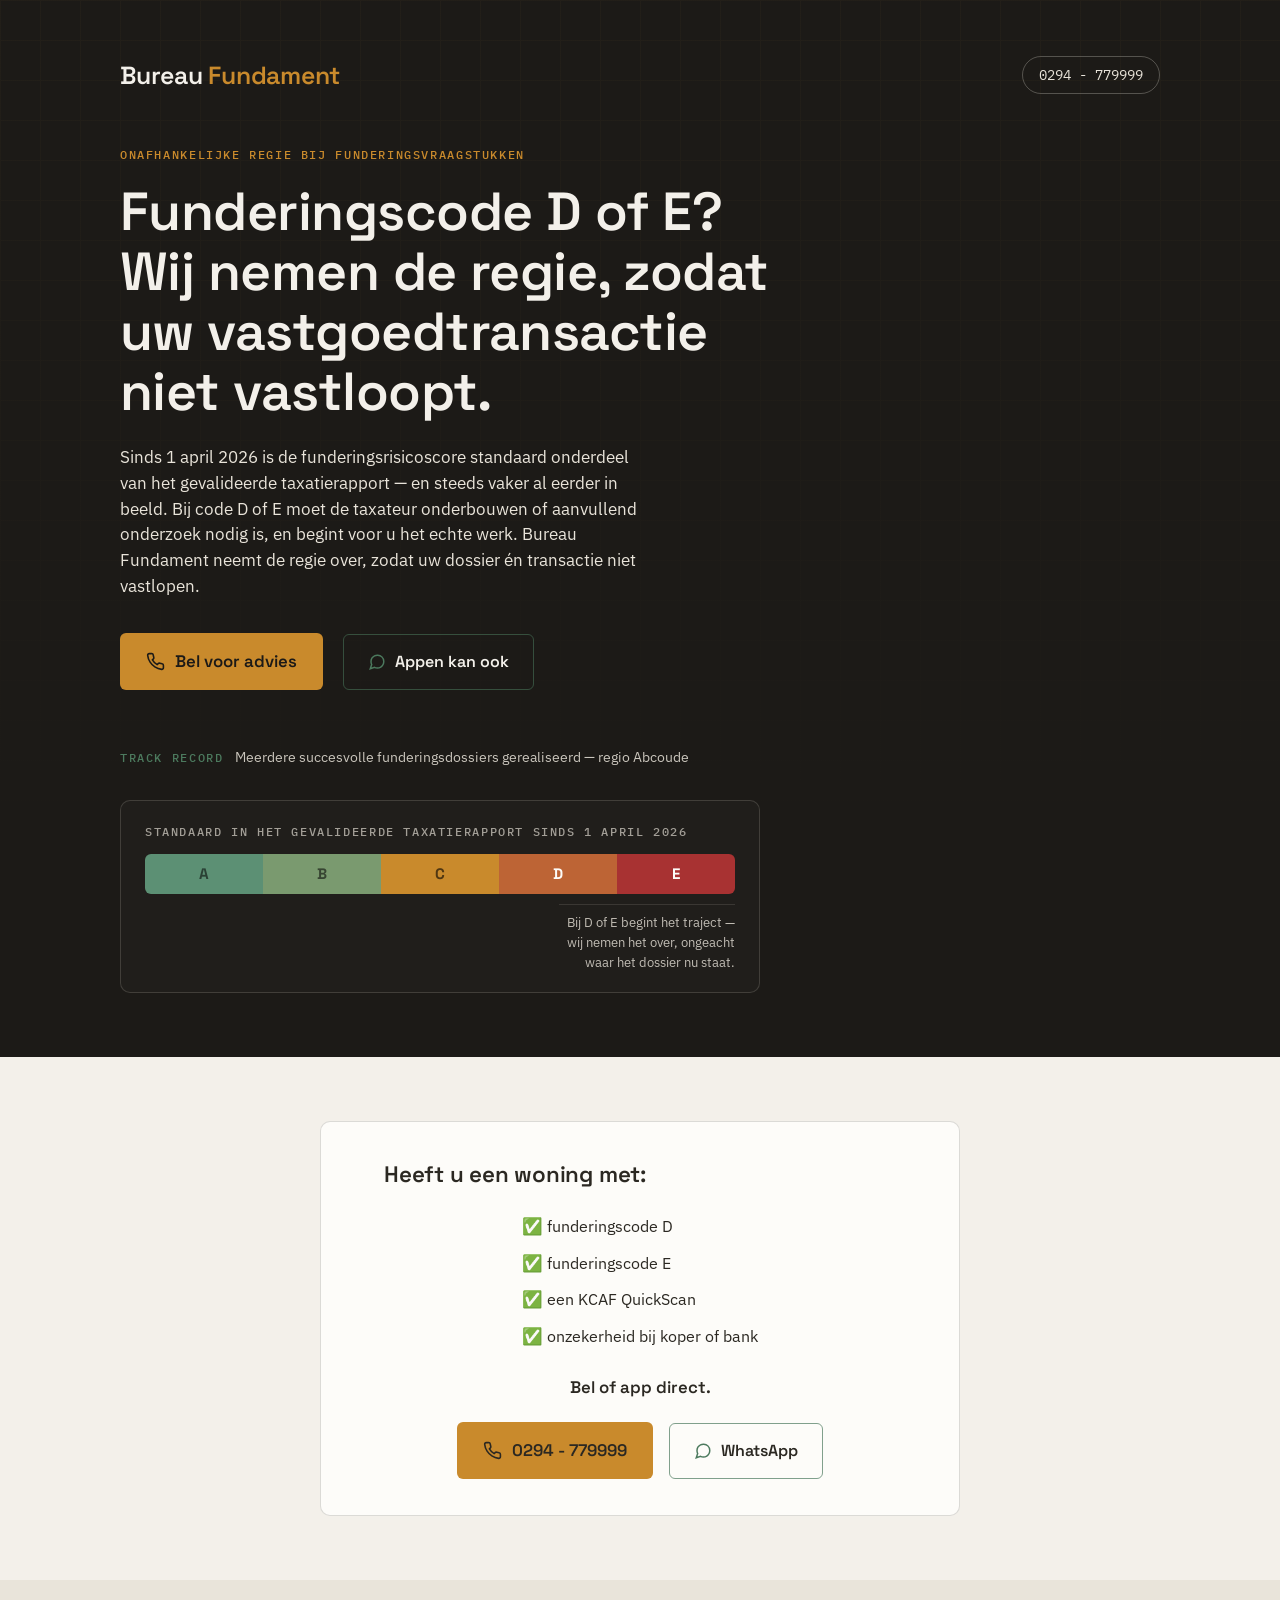
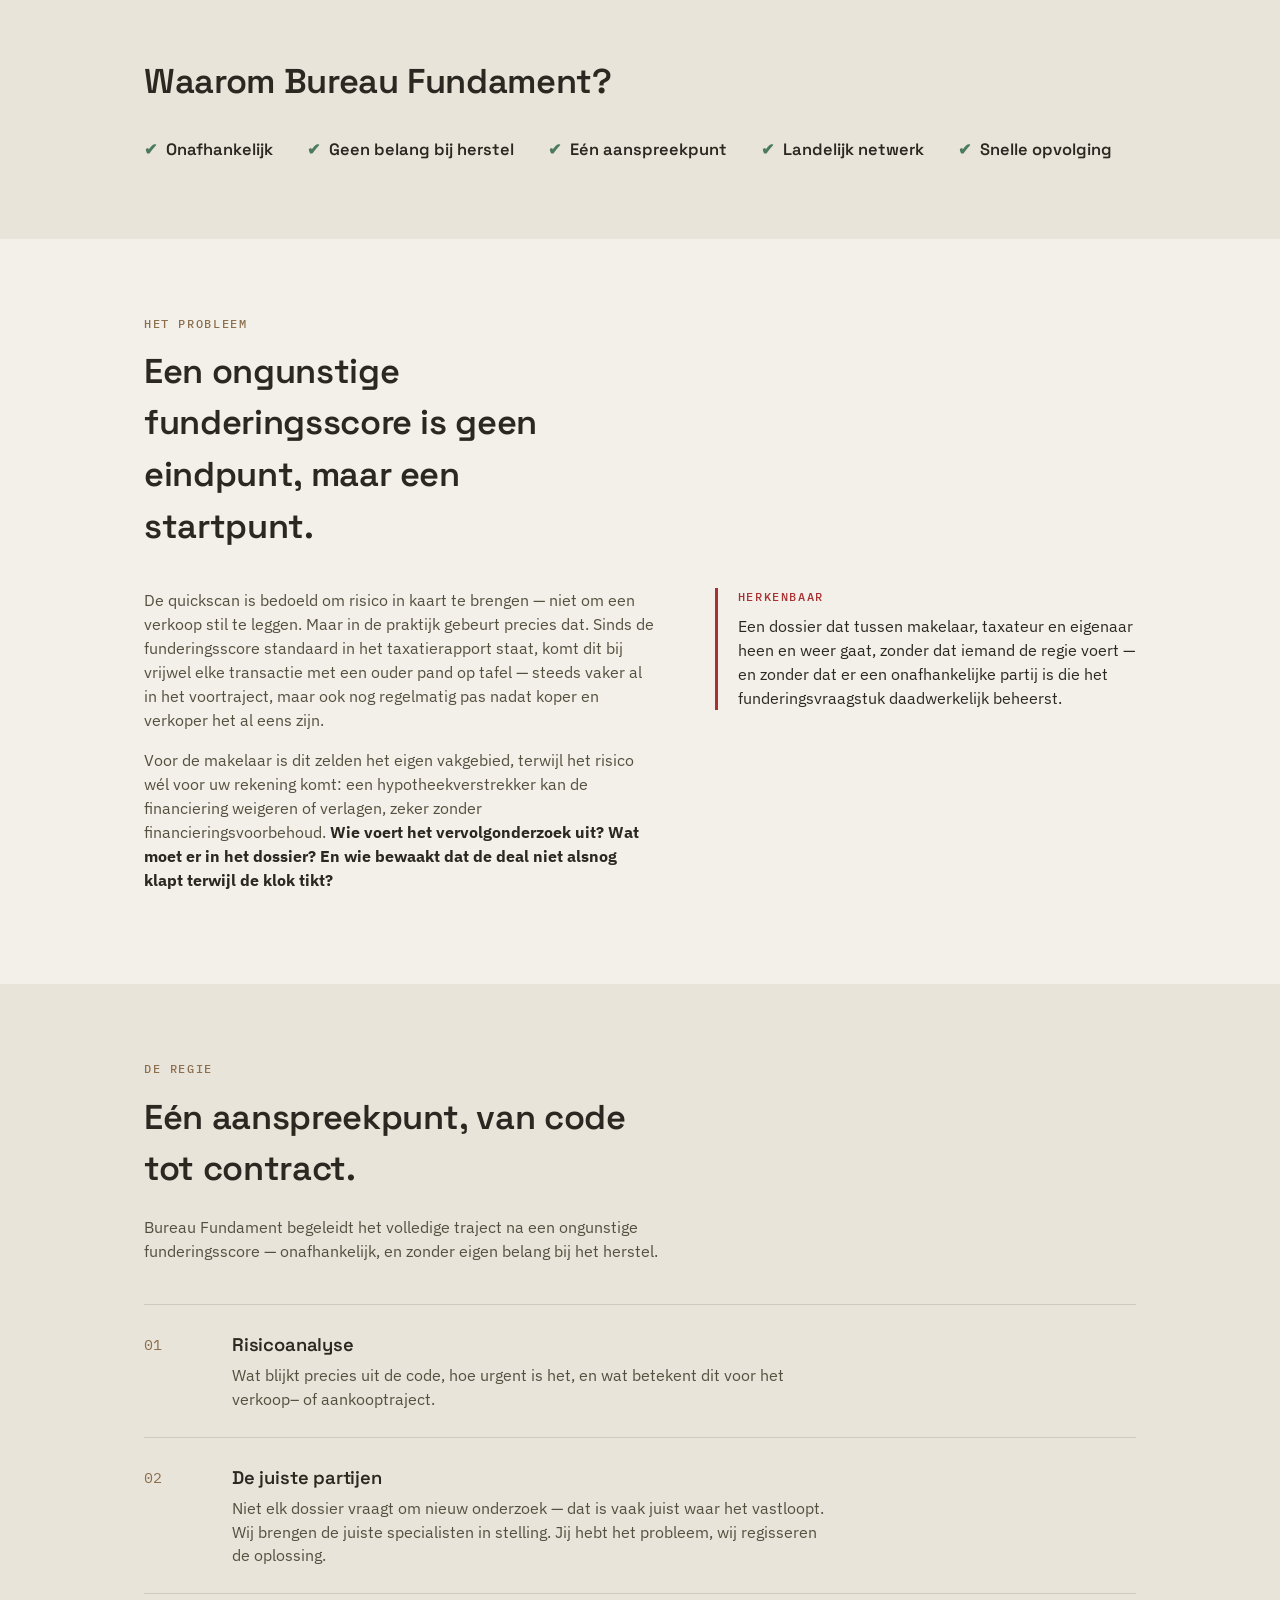
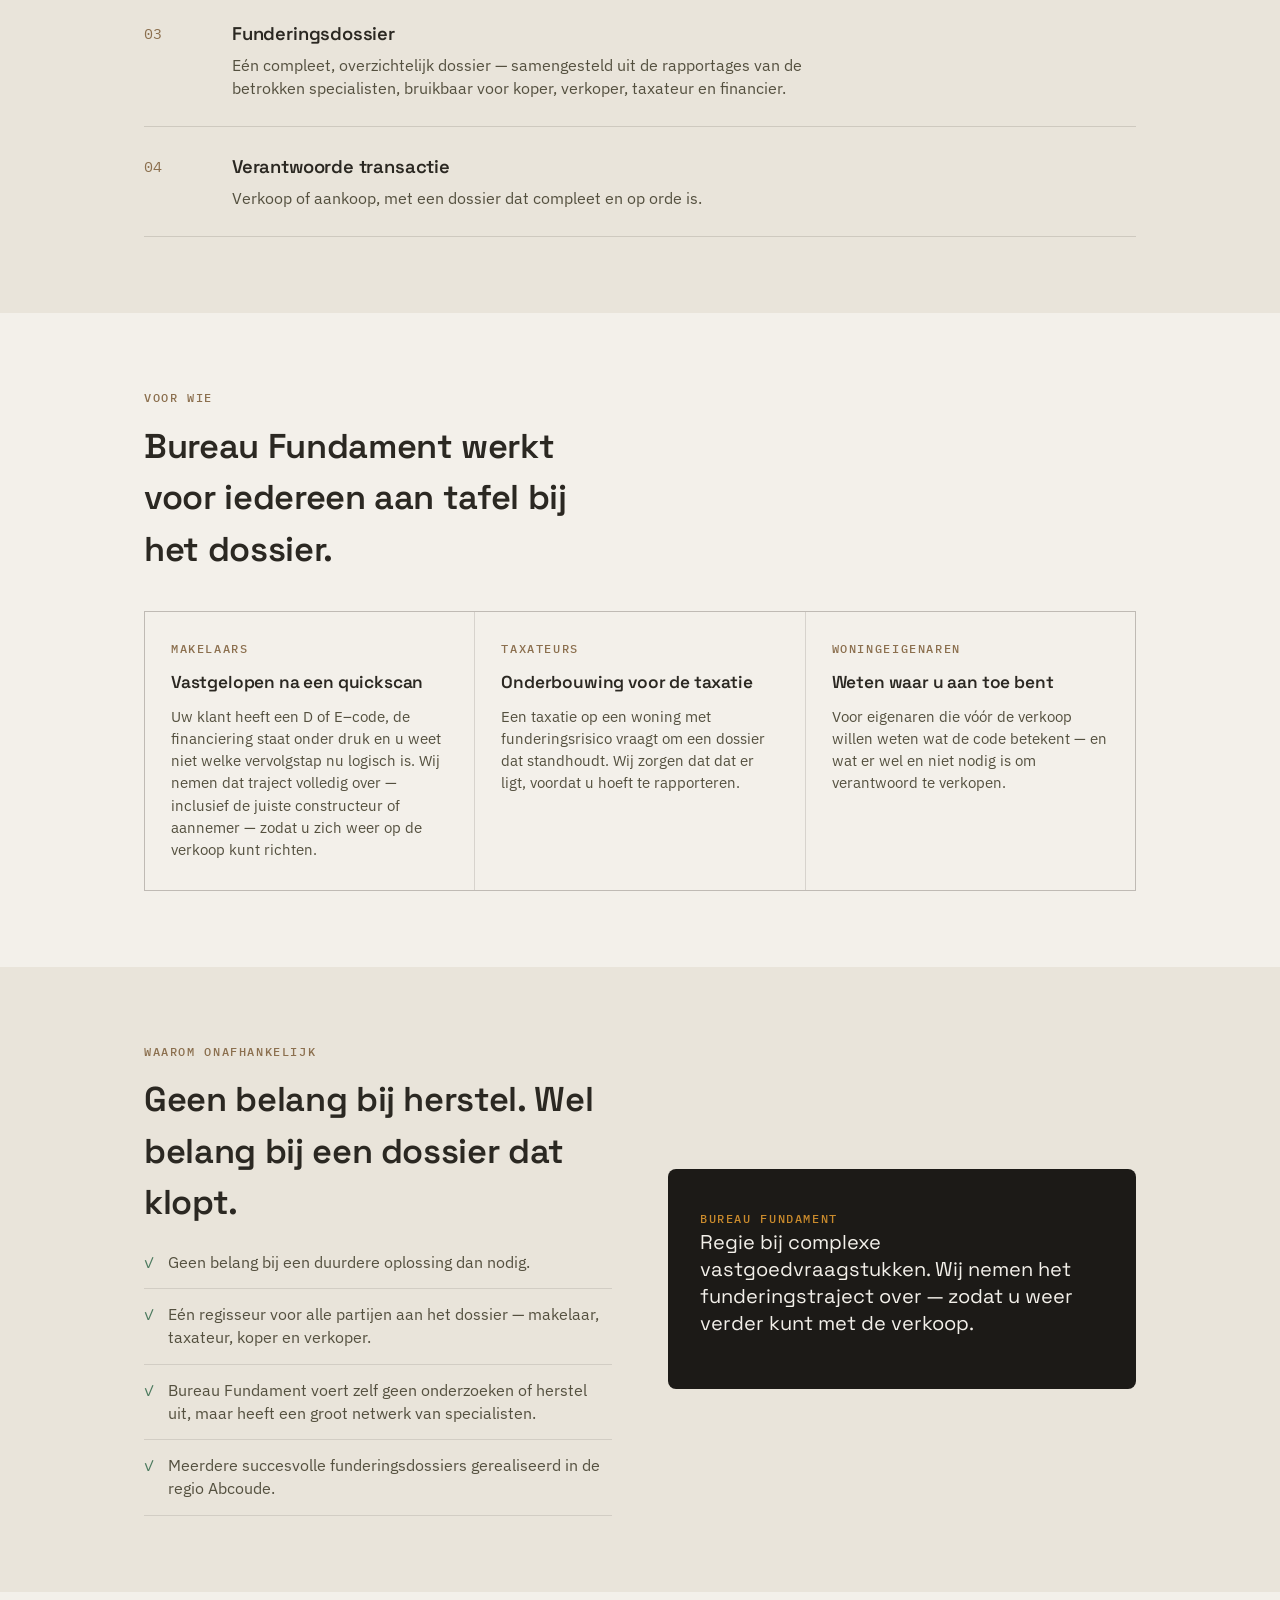
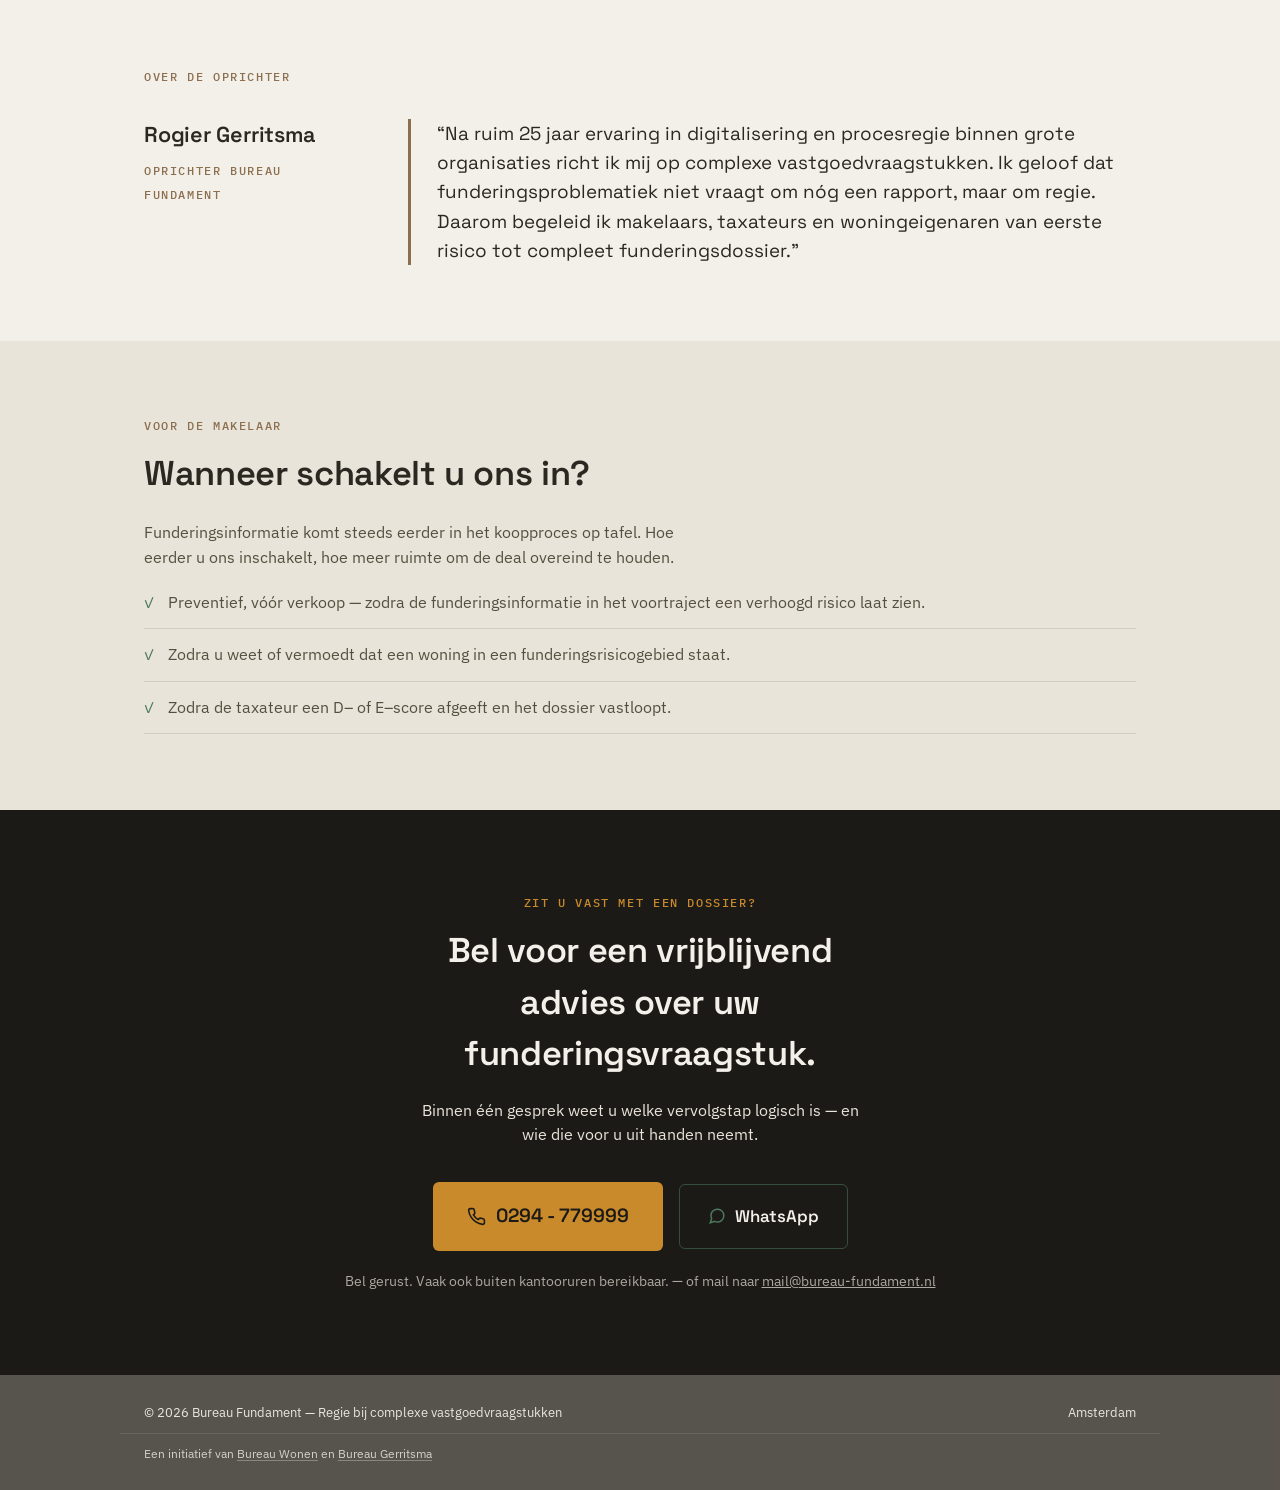
==== index.html @ a4606a80 "Add files via upload Aanpassingen in tekst en titel" ====
<!DOCTYPE html>
<html lang="nl">
<head>
<meta charset="UTF-8">
<meta name="viewport" content="width=device-width, initial-scale=1.0">
<title>Bureau Fundament — Regie bij funderingsvraagstukken</title>
<link rel="preconnect" href="https://fonts.googleapis.com">
<link rel="preconnect" href="https://fonts.gstatic.com" crossorigin>
<link href="https://fonts.googleapis.com/css2?family=Space+Grotesk:wght@400;500;600;700&family=IBM+Plex+Sans:wght@400;500;600&family=IBM+Plex+Mono:wght@500&display=swap" rel="stylesheet">
<style>
  :root{
    --grond-donker:#1c1a17;
    --grond-donker-2:#242019;
    --beton:#e9e4da;
    --beton-licht:#f3f0ea;
    --klei:#8b6f4e;
    --code-groen:#4c7a5e;
    --code-amber:#c98a2c;
    --code-rood:#a83232;
    --inkt:#2b2822;
    --inkt-zacht:#54503f;
    --wit:#fdfcf9;
  }

  *{box-sizing:border-box;margin:0;padding:0;}

  html{scroll-behavior:smooth;}

  body{
    font-family:'IBM Plex Sans', sans-serif;
    color:var(--inkt);
    background:var(--beton-licht);
    line-height:1.5;
    -webkit-font-smoothing:antialiased;
  }

  h1,h2,h3{
    font-family:'Space Grotesk', sans-serif;
    font-weight:600;
    letter-spacing:-0.01em;
    color:inherit;
  }

  .label{
    font-family:'IBM Plex Mono', monospace;
    font-size:0.72rem;
    letter-spacing:0.14em;
    text-transform:uppercase;
    font-weight:500;
  }

  a{color:inherit;text-decoration:none;}

  img,svg{display:block;max-width:100%;}

  .wrap{
    max-width:1040px;
    margin:0 auto;
    padding-left:24px;
    padding-right:24px;
  }

  /* ---------- HERO ---------- */

  .hero{
    background:var(--grond-donker);
    color:var(--beton-licht);
    background-image:
      linear-gradient(var(--grond-donker-2) 1px, transparent 1px),
      linear-gradient(90deg, var(--grond-donker-2) 1px, transparent 1px);
    background-size:40px 40px;
    position:relative;
    overflow:hidden;
  }

  .hero::before{
    content:"";
    position:absolute;
    inset:0;
    background:linear-gradient(180deg, rgba(28,26,23,0.2) 0%, var(--grond-donker) 78%);
    pointer-events:none;
  }

  .hero-inner{
    position:relative;
    padding:56px 0 64px;
  }

  .brandbar{
    display:flex;
    align-items:center;
    justify-content:space-between;
    padding-bottom:52px;
  }

  .brand{
    font-family:'Space Grotesk', sans-serif;
    font-weight:600;
    font-size:1.55rem;
    letter-spacing:-0.01em;
  }

  .brand span{color:var(--code-amber);}

  .brandbar .tel-mini{
    font-family:'IBM Plex Mono', monospace;
    font-size:0.85rem;
    color:var(--beton);
    border:1px solid rgba(233,228,218,0.28);
    border-radius:100px;
    padding:8px 16px;
    white-space:nowrap;
  }

  .eyebrow{
    color:var(--code-amber);
    margin-bottom:18px;
  }

  h1{
    font-size:clamp(2.1rem, 5vw, 3.35rem);
    line-height:1.12;
    max-width:19ch;
    margin-bottom:22px;
  }

  .hero p.lede{
    font-size:1.08rem;
    max-width:52ch;
    color:var(--beton);
    margin-bottom:34px;
  }

  .cta-row{
    display:flex;
    align-items:center;
    gap:20px;
    flex-wrap:wrap;
    margin-bottom:56px;
  }

  .btn-call{
    display:inline-flex;
    align-items:center;
    gap:10px;
    background:var(--code-amber);
    color:var(--grond-donker);
    font-family:'Space Grotesk', sans-serif;
    font-weight:600;
    font-size:1.05rem;
    padding:16px 26px;
    border-radius:6px;
    transition:transform 0.15s ease, background 0.15s ease;
  }

  .btn-call:hover{background:#dd9a36; transform:translateY(-1px);}

  .btn-call svg{width:19px;height:19px;flex-shrink:0;}

  .btn-whatsapp{
    display:inline-flex;
    align-items:center;
    gap:9px;
    border:1px solid rgba(76,122,94,0.55);
    color:var(--beton-licht);
    font-family:'Space Grotesk', sans-serif;
    font-weight:600;
    font-size:1rem;
    padding:15px 24px;
    border-radius:6px;
    transition:background 0.15s ease, border-color 0.15s ease;
  }

  .btn-whatsapp:hover{background:rgba(76,122,94,0.14); border-color:var(--code-groen);}

  .btn-whatsapp svg{width:18px;height:18px;flex-shrink:0;color:var(--code-groen);}

  .cta-sub{
    font-size:0.88rem;
    color:var(--beton);
    opacity:0.75;
  }

  .proof-strip{
    display:flex;
    align-items:baseline;
    gap:12px;
    margin-bottom:32px;
    flex-wrap:wrap;
  }

  .proof-strip .label{color:var(--code-groen); flex-shrink:0;}

  .proof-strip span.tekst{
    font-size:0.9rem;
    color:var(--beton);
    opacity:0.85;
  }

  /* ---------- SCHAAL (signature element) ---------- */

  .schaal{
    border:1px solid rgba(233,228,218,0.16);
    border-radius:10px;
    padding:22px 24px 20px;
    background:rgba(255,255,255,0.02);
    max-width:640px;
  }

  .schaal-top{
    display:flex;
    justify-content:space-between;
    align-items:baseline;
    margin-bottom:14px;
  }

  .schaal-top .label{color:var(--beton);opacity:0.65;}

  .schaal-bar{
    display:flex;
    height:40px;
    border-radius:6px;
    overflow:hidden;
    margin-bottom:10px;
  }

  .schaal-seg{
    flex:1;
    display:flex;
    align-items:center;
    justify-content:center;
    font-family:'Space Grotesk', sans-serif;
    font-weight:700;
    font-size:0.95rem;
    color:rgba(0,0,0,0.55);
  }

  .seg-a{background:#5c9074;}
  .seg-b{background:#7a9a6f;}
  .seg-c{background:var(--code-amber); color:rgba(0,0,0,0.6);}
  .seg-d{background:#bd6435; color:var(--wit);}
  .seg-e{background:var(--code-rood); color:var(--wit);}

  .schaal-note{
    display:flex;
    justify-content:flex-end;
  }

  .schaal-note span{
    font-size:0.82rem;
    color:var(--beton);
    opacity:0.8;
    max-width:22ch;
    text-align:right;
    border-top:1px solid rgba(233,228,218,0.16);
    padding-top:8px;
  }

  /* ---------- SECTIES ---------- */

  section{padding:76px 0;}

  .sectie-licht{background:var(--beton-licht);}
  .sectie-beton{background:var(--beton);}

  .kop-eyebrow{
    color:var(--klei);
    margin-bottom:14px;
  }

  h2{
    font-size:clamp(1.55rem, 3.2vw, 2.15rem);
    max-width:22ch;
    margin-bottom:20px;
  }

  .intro-tekst{
    font-size:1.02rem;
    color:var(--inkt-zacht);
    max-width:58ch;
    margin-bottom:8px;
  }

  /* probleem */

  .probleem-grid{
    display:grid;
    grid-template-columns:1.1fr 0.9fr;
    gap:56px;
    align-items:start;
    margin-top:36px;
  }

  .probleem-tekst p{
    color:var(--inkt-zacht);
    margin-bottom:16px;
    font-size:1rem;
  }

  .probleem-tekst strong{color:var(--inkt);}

  .vastgelopen{
    border-left:3px solid var(--code-rood);
    padding-left:20px;
  }

  .vastgelopen .label{color:var(--code-rood); margin-bottom:8px; display:block;}

  .vastgelopen p{font-size:1rem; color:var(--inkt);}

  /* proces */

  .proces-lijst{
    margin-top:40px;
    border-top:1px solid rgba(43,40,34,0.14);
  }

  .stap{
    display:grid;
    grid-template-columns:64px 1fr;
    gap:24px;
    padding:26px 0;
    border-bottom:1px solid rgba(43,40,34,0.14);
  }

  .stap-nr{
    font-family:'IBM Plex Mono', monospace;
    font-size:0.95rem;
    color:var(--klei);
    padding-top:2px;
  }

  .stap h3{
    font-size:1.15rem;
    margin-bottom:6px;
  }

  .stap p{
    color:var(--inkt-zacht);
    font-size:0.97rem;
    max-width:60ch;
  }

  /* voor wie */

  .doelgroep-grid{
    display:grid;
    grid-template-columns:repeat(3, 1fr);
    gap:1px;
    background:rgba(43,40,34,0.14);
    border:1px solid rgba(43,40,34,0.14);
    margin-top:36px;
  }

  .doelgroep-card{
    background:var(--beton-licht);
    padding:28px 26px;
  }

  .doelgroep-card .label{color:var(--klei); margin-bottom:12px; display:block;}

  .doelgroep-card h3{font-size:1.08rem; margin-bottom:10px;}

  .doelgroep-card p{color:var(--inkt-zacht); font-size:0.93rem;}

  /* onafhankelijk */

  .onafhankelijk{
    display:grid;
    grid-template-columns:1fr 1fr;
    gap:56px;
    align-items:center;
  }

  .puntenlijst{list-style:none;margin-top:22px;}

  .puntenlijst li{
    display:flex;
    gap:14px;
    padding:14px 0;
    border-bottom:1px solid rgba(43,40,34,0.12);
    font-size:0.97rem;
    color:var(--inkt-zacht);
  }

  .puntenlijst li:first-child{padding-top:0;}

  .puntenlijst .vinkje{
    color:var(--code-groen);
    font-family:'IBM Plex Mono', monospace;
    flex-shrink:0;
  }

  .citaatblok{
    background:var(--grond-donker);
    color:var(--beton-licht);
    padding:36px 32px;
    border-radius:8px;
  }

  .citaatblok p{
    font-family:'Space Grotesk', sans-serif;
    font-size:1.25rem;
    line-height:1.35;
    margin-bottom:16px;
  }

  .citaatblok .label{color:var(--code-amber);}

  /* checklist (kwalificatie) */

  .sectie-check{padding-top:64px; padding-bottom:64px;}

  .check-kaart{
    border:1px solid rgba(43,40,34,0.16);
    border-radius:10px;
    padding:36px 40px;
    max-width:640px;
    margin:0 auto;
    text-align:center;
    background:var(--wit);
  }

  .check-kop{
    font-size:1.4rem;
    margin-bottom:22px;
  }

  .check-lijst{
    list-style:none;
    display:inline-flex;
    flex-direction:column;
    align-items:flex-start;
    gap:12px;
    margin-bottom:26px;
    text-align:left;
  }

  .check-lijst li{
    font-size:1.03rem;
    display:flex;
    align-items:center;
    gap:10px;
  }

  .check-actie{
    font-family:'Space Grotesk', sans-serif;
    font-weight:600;
    font-size:1.05rem;
    margin-bottom:22px;
    color:var(--inkt);
  }

  .check-kaart .cta-knoppen a{color:var(--inkt);}
  .check-kaart .btn-call{color:var(--grond-donker);}
  .check-kaart .btn-whatsapp{color:var(--inkt); border-color:rgba(76,122,94,0.7);}

  /* korte waarom-rij */

  .kort-lijst{
    display:flex;
    flex-wrap:wrap;
    gap:16px 34px;
    margin-top:30px;
  }

  .kort-item{
    display:flex;
    align-items:center;
    gap:9px;
    font-family:'Space Grotesk', sans-serif;
    font-weight:600;
    font-size:1.03rem;
  }

  .kort-item .vink{color:var(--code-groen); flex-shrink:0;}

  /* bio */

  .bio-blok{
    display:grid;
    grid-template-columns:220px 1fr;
    gap:44px;
    align-items:start;
    margin-top:34px;
  }

  .bio-naam h3{
    font-size:1.35rem;
    margin-bottom:6px;
  }

  .bio-naam .label{color:var(--klei);}

  .bio-quote{
    font-family:'Space Grotesk', sans-serif;
    font-size:1.18rem;
    line-height:1.55;
    color:var(--inkt);
    border-left:3px solid var(--klei);
    padding-left:26px;
  }

  @media (max-width: 780px){
    .bio-blok{grid-template-columns:1fr; gap:18px;}
    .check-kaart{padding:30px 24px;}
  }

  /* cta finaal */

  .cta-finaal{
    background:var(--grond-donker);
    color:var(--beton-licht);
    text-align:center;
    padding:84px 0;
  }

  .cta-finaal .kop-eyebrow{color:var(--code-amber);}

  .cta-finaal h2{
    max-width:20ch;
    margin:0 auto 18px;
    color:var(--beton-licht);
  }

  .cta-finaal p.lede{
    color:var(--beton);
    max-width:46ch;
    margin:0 auto 36px;
  }

  .cta-finaal .btn-call{
    font-size:1.2rem;
    padding:20px 34px;
  }

  .cta-finaal .btn-whatsapp{
    font-size:1.05rem;
    padding:19px 28px;
  }

  .cta-knoppen{
    display:flex;
    align-items:center;
    justify-content:center;
    gap:16px;
    flex-wrap:wrap;
  }

  .bereikbaar{
    margin-top:20px;
    font-size:0.85rem;
    color:var(--beton);
    opacity:0.7;
  }

  /* footer */

  footer{
    background:var(--grond-donker-2);
    color:var(--beton);
    padding:28px 0;
    font-size:0.82rem;
    opacity:0.75;
  }

  footer .wrap{
    display:flex;
    justify-content:space-between;
    flex-wrap:wrap;
    gap:8px;
  }

  footer .wrap + .wrap{
    margin-top:10px;
    padding-top:10px;
    border-top:1px solid rgba(233,228,218,0.12);
  }

  .footer-initiatief{
    font-size:0.78rem;
    opacity:0.85;
  }

  .footer-initiatief a{
    color:inherit;
    text-decoration:underline;
    text-decoration-color:rgba(233,228,218,0.4);
    text-underline-offset:2px;
  }

  .footer-initiatief a:hover{
    text-decoration-color:var(--code-amber);
  }

  /* sticky mobiele call bar */

  .sticky-call{
    position:fixed;
    left:0;right:0;bottom:0;
    background:var(--grond-donker);
    padding:10px 14px;
    display:none;
    align-items:stretch;
    gap:8px;
    font-family:'Space Grotesk', sans-serif;
    font-weight:600;
    z-index:50;
    transform:translateY(100%);
    transition:transform 0.25s ease;
  }

  .sticky-call.tonen{transform:translateY(0);}

  .sticky-call a{
    flex:1;
    display:flex;
    align-items:center;
    justify-content:center;
    gap:8px;
    padding:12px 10px;
    border-radius:6px;
    font-size:0.92rem;
  }

  .sticky-call .sticky-bel{background:var(--code-amber); color:var(--grond-donker);}

  .sticky-call .sticky-wa{border:1px solid rgba(76,122,94,0.6); color:var(--beton-licht);}

  .sticky-call svg{width:17px;height:17px;flex-shrink:0;}

  @media (max-width: 780px){
    .probleem-grid{grid-template-columns:1fr; gap:32px;}
    .doelgroep-grid{grid-template-columns:1fr;}
    .onafhankelijk{grid-template-columns:1fr; gap:32px;}
    .schaal-seg{font-size:0.8rem;}
    section{padding:56px 0;}
    .sticky-call{display:flex;}
    body{padding-bottom:64px;}
  }
</style>
</head>
<body>

<header class="hero">
  <div class="wrap hero-inner">
    <div class="brandbar">
      <div class="brand">Bureau <span>Fundament</span></div>
      <a class="tel-mini" href="tel:+31294779999">0294 - 779999</a>
    </div>

    <div class="eyebrow label">Onafhankelijke regie bij funderingsvraagstukken</div>
    <h1>Funderingscode D of E?<br>Wij nemen de regie, zodat uw vastgoedtransactie niet vastloopt.</h1>
    <p class="lede">Sinds 1 april 2026 is de funderingsrisicoscore standaard onderdeel van het gevalideerde taxatierapport &#8212; en steeds vaker al eerder in beeld. Bij code D of E moet de taxateur onderbouwen of aanvullend onderzoek nodig is, en begint voor u het echte werk. Bureau Fundament neemt de regie over, zodat uw dossier én transactie niet vastlopen.</p>

    <div class="cta-row">
      <a class="btn-call" href="tel:+31294779999">
        <svg viewBox="0 0 24 24" fill="none" stroke="currentColor" stroke-width="2"><path d="M22 16.92v3a2 2 0 0 1-2.18 2 19.79 19.79 0 0 1-8.63-3.07 19.5 19.5 0 0 1-6-6 19.79 19.79 0 0 1-3.07-8.67A2 2 0 0 1 4.11 2h3a2 2 0 0 1 2 1.72c.127.96.361 1.903.7 2.81a2 2 0 0 1-.45 2.11L8.09 9.91a16 16 0 0 0 6 6l1.27-1.27a2 2 0 0 1 2.11-.45c.907.339 1.85.573 2.81.7A2 2 0 0 1 22 16.92z"/></svg>
        Bel voor advies
      </a>
      <a class="btn-whatsapp" href="https://wa.me/31611668880?text=Hallo%2C%20ik%20heb%20een%20vraag%20over%20een%20funderingsdossier" target="_blank" rel="noopener">
        <svg viewBox="0 0 24 24" fill="none" stroke="currentColor" stroke-width="2"><path d="M21 11.5a8.38 8.38 0 0 1-.9 3.8 8.5 8.5 0 0 1-7.6 4.7 8.38 8.38 0 0 1-3.8-.9L3 21l1.9-5.7a8.38 8.38 0 0 1-.9-3.8 8.5 8.5 0 0 1 4.7-7.6 8.38 8.38 0 0 1 3.8-.9h.5a8.48 8.48 0 0 1 8 8v.5z"/></svg>
        Appen kan ook
      </a>
    </div>

    <div class="proof-strip">
      <span class="label">Track record</span>
      <span class="tekst">Meerdere succesvolle funderingsdossiers gerealiseerd &#8212; regio Abcoude</span>
    </div>

    <div class="schaal">
      <div class="schaal-top">
        <span class="label">Standaard in het gevalideerde taxatierapport sinds 1 april 2026</span>
      </div>
      <div class="schaal-bar">
        <div class="schaal-seg seg-a">A</div>
        <div class="schaal-seg seg-b">B</div>
        <div class="schaal-seg seg-c">C</div>
        <div class="schaal-seg seg-d">D</div>
        <div class="schaal-seg seg-e">E</div>
      </div>
      <div class="schaal-note">
        <span>Bij D of E begint het traject &#8212; wij nemen het over, ongeacht waar het dossier nu staat.</span>
      </div>
    </div>
  </div>
</header>

<section class="sectie-check sectie-licht">
  <div class="wrap">
    <div class="check-kaart">
      <h2 class="check-kop">Heeft u een woning met:</h2>
      <ul class="check-lijst">
        <li>&#9989; funderingscode D</li>
        <li>&#9989; funderingscode E</li>
        <li>&#9989; een KCAF QuickScan</li>
        <li>&#9989; onzekerheid bij koper of bank</li>
      </ul>
      <p class="check-actie">Bel of app direct.</p>
      <div class="cta-knoppen">
        <a class="btn-call" href="tel:+31294779999">
          <svg viewBox="0 0 24 24" fill="none" stroke="currentColor" stroke-width="2"><path d="M22 16.92v3a2 2 0 0 1-2.18 2 19.79 19.79 0 0 1-8.63-3.07 19.5 19.5 0 0 1-6-6 19.79 19.79 0 0 1-3.07-8.67A2 2 0 0 1 4.11 2h3a2 2 0 0 1 2 1.72c.127.96.361 1.903.7 2.81a2 2 0 0 1-.45 2.11L8.09 9.91a16 16 0 0 0 6 6l1.27-1.27a2 2 0 0 1 2.11-.45c.907.339 1.85.573 2.81.7A2 2 0 0 1 22 16.92z"/></svg>
          0294 - 779999
        </a>
        <a class="btn-whatsapp" href="https://wa.me/31611668880?text=Hallo%2C%20ik%20heb%20een%20vraag%20over%20een%20funderingsdossier" target="_blank" rel="noopener">
          <svg viewBox="0 0 24 24" fill="none" stroke="currentColor" stroke-width="2"><path d="M21 11.5a8.38 8.38 0 0 1-.9 3.8 8.5 8.5 0 0 1-7.6 4.7 8.38 8.38 0 0 1-3.8-.9L3 21l1.9-5.7a8.38 8.38 0 0 1-.9-3.8 8.5 8.5 0 0 1 4.7-7.6 8.38 8.38 0 0 1 3.8-.9h.5a8.48 8.48 0 0 1 8 8v.5z"/></svg>
          WhatsApp
        </a>
      </div>
    </div>
  </div>
</section>

<section class="sectie-beton">
  <div class="wrap">
    <h2>Waarom Bureau Fundament?</h2>
    <div class="kort-lijst">
      <div class="kort-item"><span class="vink">&#10004;</span> Onafhankelijk</div>
      <div class="kort-item"><span class="vink">&#10004;</span> Geen belang bij herstel</div>
      <div class="kort-item"><span class="vink">&#10004;</span> Eén aanspreekpunt</div>
      <div class="kort-item"><span class="vink">&#10004;</span> Landelijk netwerk</div>
      <div class="kort-item"><span class="vink">&#10004;</span> Snelle opvolging</div>
    </div>
  </div>
</section>

<section class="sectie-licht">
  <div class="wrap">
    <div class="kop-eyebrow label">Het probleem</div>
    <h2>Een ongunstige funderingsscore is geen eindpunt, maar een startpunt.</h2>

    <div class="probleem-grid">
      <div class="probleem-tekst">
        <p>De quickscan is bedoeld om risico in kaart te brengen &#8212; niet om een verkoop stil te leggen. Maar in de praktijk gebeurt precies dat. Sinds de funderingsscore standaard in het taxatierapport staat, komt dit bij vrijwel elke transactie met een ouder pand op tafel &#8212; steeds vaker al in het voortraject, maar ook nog regelmatig pas nadat koper en verkoper het al eens zijn.</p>
        <p>Voor de makelaar is dit zelden het eigen vakgebied, terwijl het risico wél voor uw rekening komt: een hypotheekverstrekker kan de financiering weigeren of verlagen, zeker zonder financieringsvoorbehoud. <strong>Wie voert het vervolgonderzoek uit? Wat moet er in het dossier? En wie bewaakt dat de deal niet alsnog klapt terwijl de klok tikt?</strong></p>
      </div>
      <div class="vastgelopen">
        <span class="label">Herkenbaar</span>
        <p>Een dossier dat tussen makelaar, taxateur en eigenaar heen en weer gaat, zonder dat iemand de regie voert &#8212; en zonder dat er een onafhankelijke partij is die het funderingsvraagstuk daadwerkelijk beheerst.</p>
      </div>
    </div>
  </div>
</section>

<section class="sectie-beton">
  <div class="wrap">
    <div class="kop-eyebrow label">De regie</div>
    <h2>Eén aanspreekpunt, van code tot contract.</h2>
    <p class="intro-tekst">Bureau Fundament begeleidt het volledige traject na een ongunstige funderingsscore &#8212; onafhankelijk, en zonder eigen belang bij het herstel.</p>

    <div class="proces-lijst">
      <div class="stap">
        <div class="stap-nr">01</div>
        <div>
          <h3>Risicoanalyse</h3>
          <p>Wat blijkt precies uit de code, hoe urgent is het, en wat betekent dit voor het verkoop&#8211; of aankooptraject.</p>
        </div>
      </div>
      <div class="stap">
        <div class="stap-nr">02</div>
        <div>
          <h3>De juiste partijen</h3>
          <p>Niet elk dossier vraagt om nieuw onderzoek &#8212; dat is vaak juist waar het vastloopt. Wij brengen de juiste specialisten in stelling. Jij hebt het probleem, wij regisseren de oplossing.</p>
        </div>
      </div>
      <div class="stap">
        <div class="stap-nr">03</div>
        <div>
          <h3>Funderingsdossier</h3>
          <p>Eén compleet, overzichtelijk dossier &#8212; samengesteld uit de rapportages van de betrokken specialisten, bruikbaar voor koper, verkoper, taxateur en financier.</p>
        </div>
      </div>
      <div class="stap">
        <div class="stap-nr">04</div>
        <div>
          <h3>Verantwoorde transactie</h3>
          <p>Verkoop of aankoop, met een dossier dat compleet en op orde is.</p>
        </div>
      </div>
    </div>
  </div>
</section>

<section class="sectie-licht">
  <div class="wrap">
    <div class="kop-eyebrow label">Voor wie</div>
    <h2>Bureau Fundament werkt voor iedereen aan tafel bij het dossier.</h2>

    <div class="doelgroep-grid">
      <div class="doelgroep-card">
        <span class="label">Makelaars</span>
        <h3>Vastgelopen na een quickscan</h3>
        <p>Uw klant heeft een D of E&#8211;code, de financiering staat onder druk en u weet niet welke vervolgstap nu logisch is. Wij nemen dat traject volledig over &#8212; inclusief de juiste constructeur of aannemer &#8212; zodat u zich weer op de verkoop kunt richten.</p>
      </div>
      <div class="doelgroep-card">
        <span class="label">Taxateurs</span>
        <h3>Onderbouwing voor de taxatie</h3>
        <p>Een taxatie op een woning met funderingsrisico vraagt om een dossier dat standhoudt. Wij zorgen dat dat er ligt, voordat u hoeft te rapporteren.</p>
      </div>
      <div class="doelgroep-card">
        <span class="label">Woningeigenaren</span>
        <h3>Weten waar u aan toe bent</h3>
        <p>Voor eigenaren die vóór de verkoop willen weten wat de code betekent &#8212; en wat er wel en niet nodig is om verantwoord te verkopen.</p>
      </div>
    </div>
  </div>
</section>

<section class="sectie-beton">
  <div class="wrap">
    <div class="onafhankelijk">
      <div>
        <div class="kop-eyebrow label">Waarom onafhankelijk</div>
        <h2>Geen belang bij herstel. Wel belang bij een dossier dat klopt.</h2>
        <ul class="puntenlijst">
          <li><span class="vinkje">&#10003;</span> Geen belang bij een duurdere oplossing dan nodig.</li>
          <li><span class="vinkje">&#10003;</span> Eén regisseur voor alle partijen aan het dossier &#8212; makelaar, taxateur, koper en verkoper.</li>
          <li><span class="vinkje">&#10003;</span> Bureau Fundament voert zelf geen onderzoeken of herstel uit, maar heeft een groot netwerk van specialisten.</li>
          <li><span class="vinkje">&#10003;</span> Meerdere succesvolle funderingsdossiers gerealiseerd in de regio Abcoude.</li>
        </ul>
      </div>
      <div class="citaatblok">
        <span class="label">Bureau Fundament</span>
        <p>Regie bij complexe vastgoedvraagstukken. Wij nemen het funderingstraject over &#8212; zodat u weer verder kunt met de verkoop.</p>
      </div>
    </div>
  </div>
</section>

<section class="sectie-licht">
  <div class="wrap">
    <div class="kop-eyebrow label">Over de oprichter</div>
    <div class="bio-blok">
      <div class="bio-naam">
        <h3>Rogier Gerritsma</h3>
        <span class="label">Oprichter Bureau Fundament</span>
      </div>
      <blockquote class="bio-quote">
        &#8220;Na ruim 25 jaar ervaring in digitalisering en procesregie binnen grote organisaties richt ik mij op complexe vastgoedvraagstukken. Ik geloof dat funderingsproblematiek niet vraagt om nóg een rapport, maar om regie. Daarom begeleid ik makelaars, taxateurs en woningeigenaren van eerste risico tot compleet funderingsdossier.&#8221;
      </blockquote>
    </div>
  </div>
</section>

<section class="sectie-beton">
  <div class="wrap">
    <div class="kop-eyebrow label">Voor de makelaar</div>
    <h2>Wanneer schakelt u ons in?</h2>
    <p class="intro-tekst">Funderingsinformatie komt steeds eerder in het koopproces op tafel. Hoe eerder u ons inschakelt, hoe meer ruimte om de deal overeind te houden.</p>
    <ul class="puntenlijst">
      <li><span class="vinkje">&#10003;</span> Preventief, vóór verkoop &#8212; zodra de funderingsinformatie in het voortraject een verhoogd risico laat zien.</li>
      <li><span class="vinkje">&#10003;</span> Zodra u weet of vermoedt dat een woning in een funderingsrisicogebied staat.</li>
      <li><span class="vinkje">&#10003;</span> Zodra de taxateur een D&#8211; of E&#8211;score afgeeft en het dossier vastloopt.</li>
    </ul>
  </div>
</section>

<section class="cta-finaal">
  <div class="wrap">
    <div class="kop-eyebrow label">Zit u vast met een dossier?</div>
    <h2>Bel voor een vrijblijvend advies over uw funderingsvraagstuk.</h2>
    <p class="lede">Binnen één gesprek weet u welke vervolgstap logisch is &#8212; en wie die voor u uit handen neemt.</p>
    <div class="cta-knoppen">
      <a class="btn-call" href="tel:+31294779999">
        <svg viewBox="0 0 24 24" fill="none" stroke="currentColor" stroke-width="2"><path d="M22 16.92v3a2 2 0 0 1-2.18 2 19.79 19.79 0 0 1-8.63-3.07 19.5 19.5 0 0 1-6-6 19.79 19.79 0 0 1-3.07-8.67A2 2 0 0 1 4.11 2h3a2 2 0 0 1 2 1.72c.127.96.361 1.903.7 2.81a2 2 0 0 1-.45 2.11L8.09 9.91a16 16 0 0 0 6 6l1.27-1.27a2 2 0 0 1 2.11-.45c.907.339 1.85.573 2.81.7A2 2 0 0 1 22 16.92z"/></svg>
        0294 - 779999
      </a>
      <a class="btn-whatsapp" href="https://wa.me/31611668880?text=Hallo%2C%20ik%20heb%20een%20vraag%20over%20een%20funderingsdossier" target="_blank" rel="noopener">
        <svg viewBox="0 0 24 24" fill="none" stroke="currentColor" stroke-width="2"><path d="M21 11.5a8.38 8.38 0 0 1-.9 3.8 8.5 8.5 0 0 1-7.6 4.7 8.38 8.38 0 0 1-3.8-.9L3 21l1.9-5.7a8.38 8.38 0 0 1-.9-3.8 8.5 8.5 0 0 1 4.7-7.6 8.38 8.38 0 0 1 3.8-.9h.5a8.48 8.48 0 0 1 8 8v.5z"/></svg>
        WhatsApp
      </a>
    </div>
    <div class="bereikbaar">Bel gerust. Vaak ook buiten kantooruren bereikbaar. &#8212; of mail naar <a href="mailto:mail@bureau-fundament.nl" style="text-decoration:underline;">mail@bureau-fundament.nl</a></div>
  </div>
</section>

<footer>
  <div class="wrap">
    <span>&copy; 2026 Bureau Fundament &#8212; Regie bij complexe vastgoedvraagstukken</span>
    <span>Amsterdam</span>
  </div>
  <div class="wrap">
    <span class="footer-initiatief">Een initiatief van <a href="https://bureau-wonen.nl" target="_blank" rel="noopener">Bureau Wonen</a> en <a href="https://bureaugerritsma.nl" target="_blank" rel="noopener">Bureau Gerritsma</a></span>
  </div>
</footer>

<div class="sticky-call" id="stickyCall">
  <a class="sticky-bel" href="tel:+31294779999">
    <svg viewBox="0 0 24 24" fill="none" stroke="currentColor" stroke-width="2"><path d="M22 16.92v3a2 2 0 0 1-2.18 2 19.79 19.79 0 0 1-8.63-3.07 19.5 19.5 0 0 1-6-6 19.79 19.79 0 0 1-3.07-8.67A2 2 0 0 1 4.11 2h3a2 2 0 0 1 2 1.72c.127.96.361 1.903.7 2.81a2 2 0 0 1-.45 2.11L8.09 9.91a16 16 0 0 0 6 6l1.27-1.27a2 2 0 0 1 2.11-.45c.907.339 1.85.573 2.81.7A2 2 0 0 1 22 16.92z"/></svg>
    Bel nu
  </a>
  <a class="sticky-wa" href="https://wa.me/31611668880?text=Hallo%2C%20ik%20heb%20een%20vraag%20over%20een%20funderingsdossier" target="_blank" rel="noopener">
    <svg viewBox="0 0 24 24" fill="none" stroke="currentColor" stroke-width="2"><path d="M21 11.5a8.38 8.38 0 0 1-.9 3.8 8.5 8.5 0 0 1-7.6 4.7 8.38 8.38 0 0 1-3.8-.9L3 21l1.9-5.7a8.38 8.38 0 0 1-.9-3.8 8.5 8.5 0 0 1 4.7-7.6 8.38 8.38 0 0 1 3.8-.9h.5a8.48 8.48 0 0 1 8 8v.5z"/></svg>
    WhatsApp
  </a>
</div>

<script>
  var hero = document.querySelector('.hero');
  var sticky = document.getElementById('stickyCall');
  window.addEventListener('scroll', function(){
    var heroBottom = hero.getBoundingClientRect().bottom;
    if (heroBottom < 0) {
      sticky.classList.add('tonen');
    } else {
      sticky.classList.remove('tonen');
    }
  }, { passive: true });
</script>

</body>
</html>
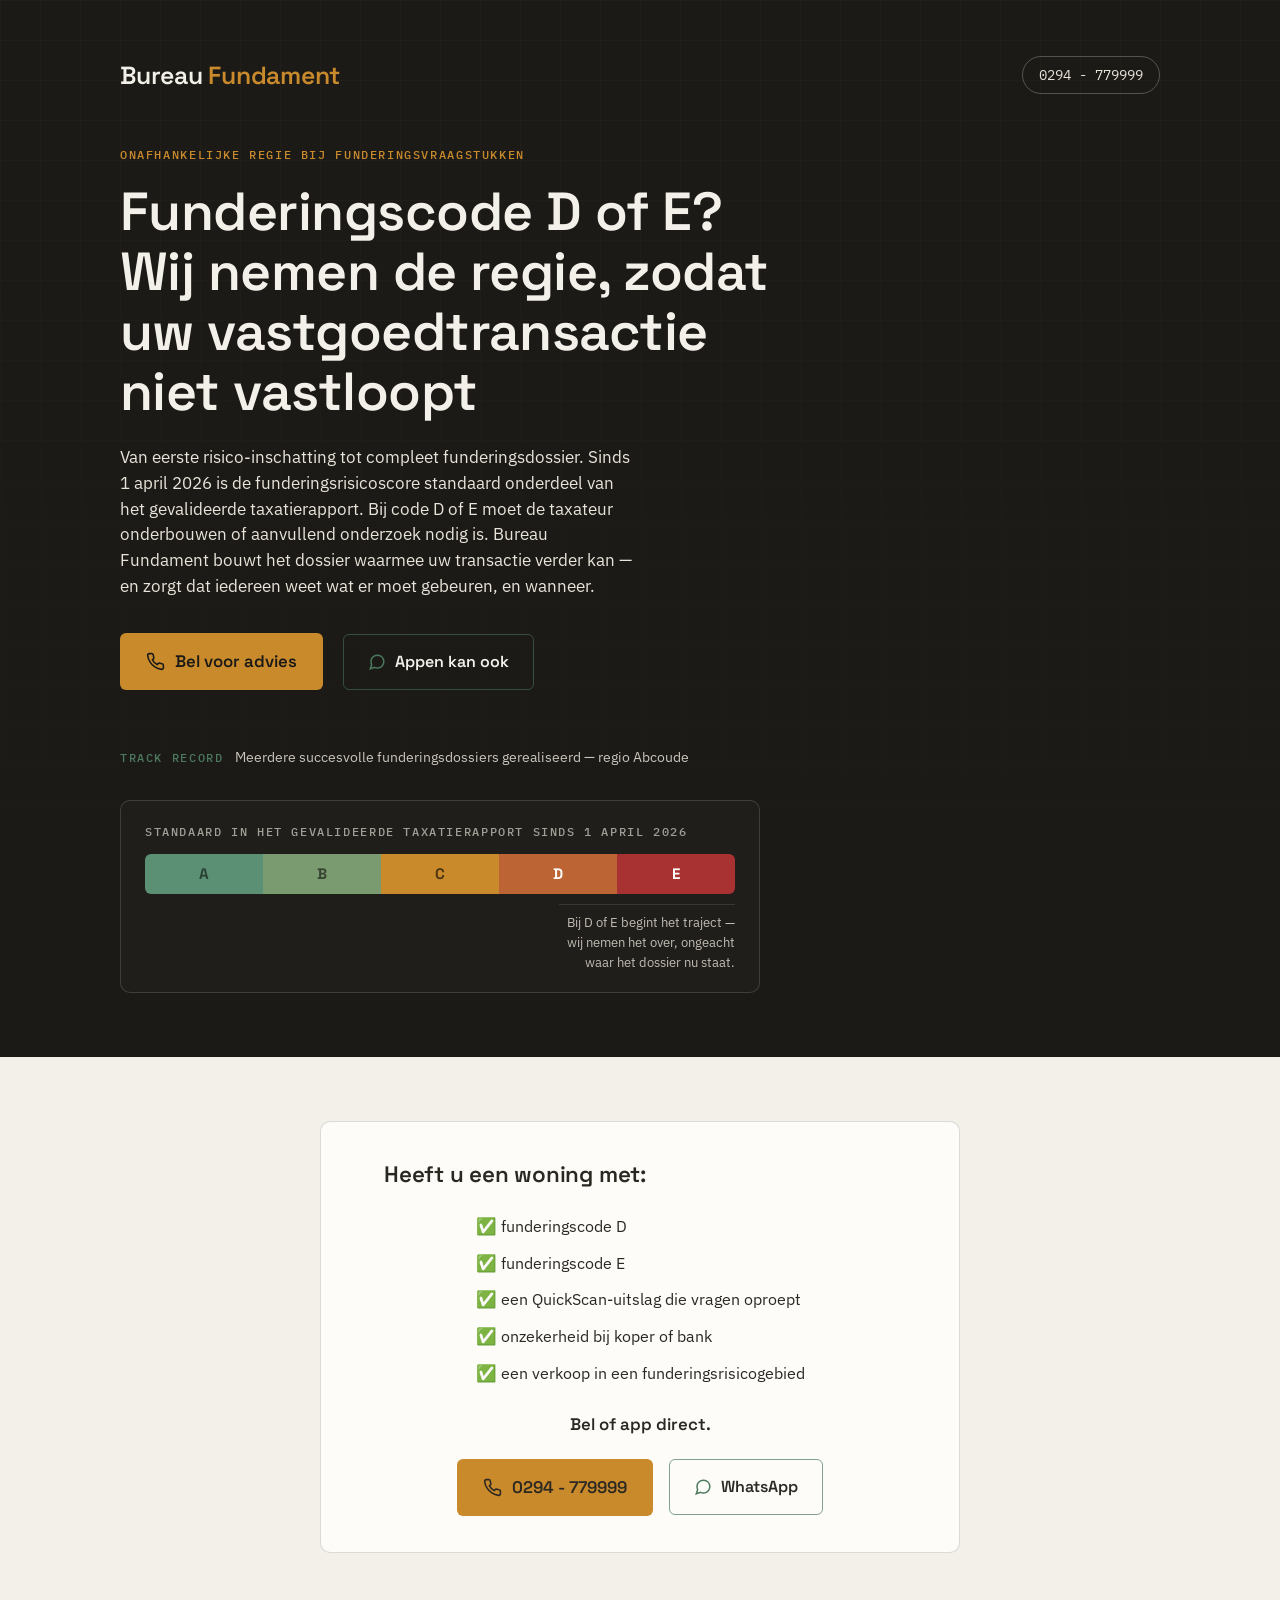
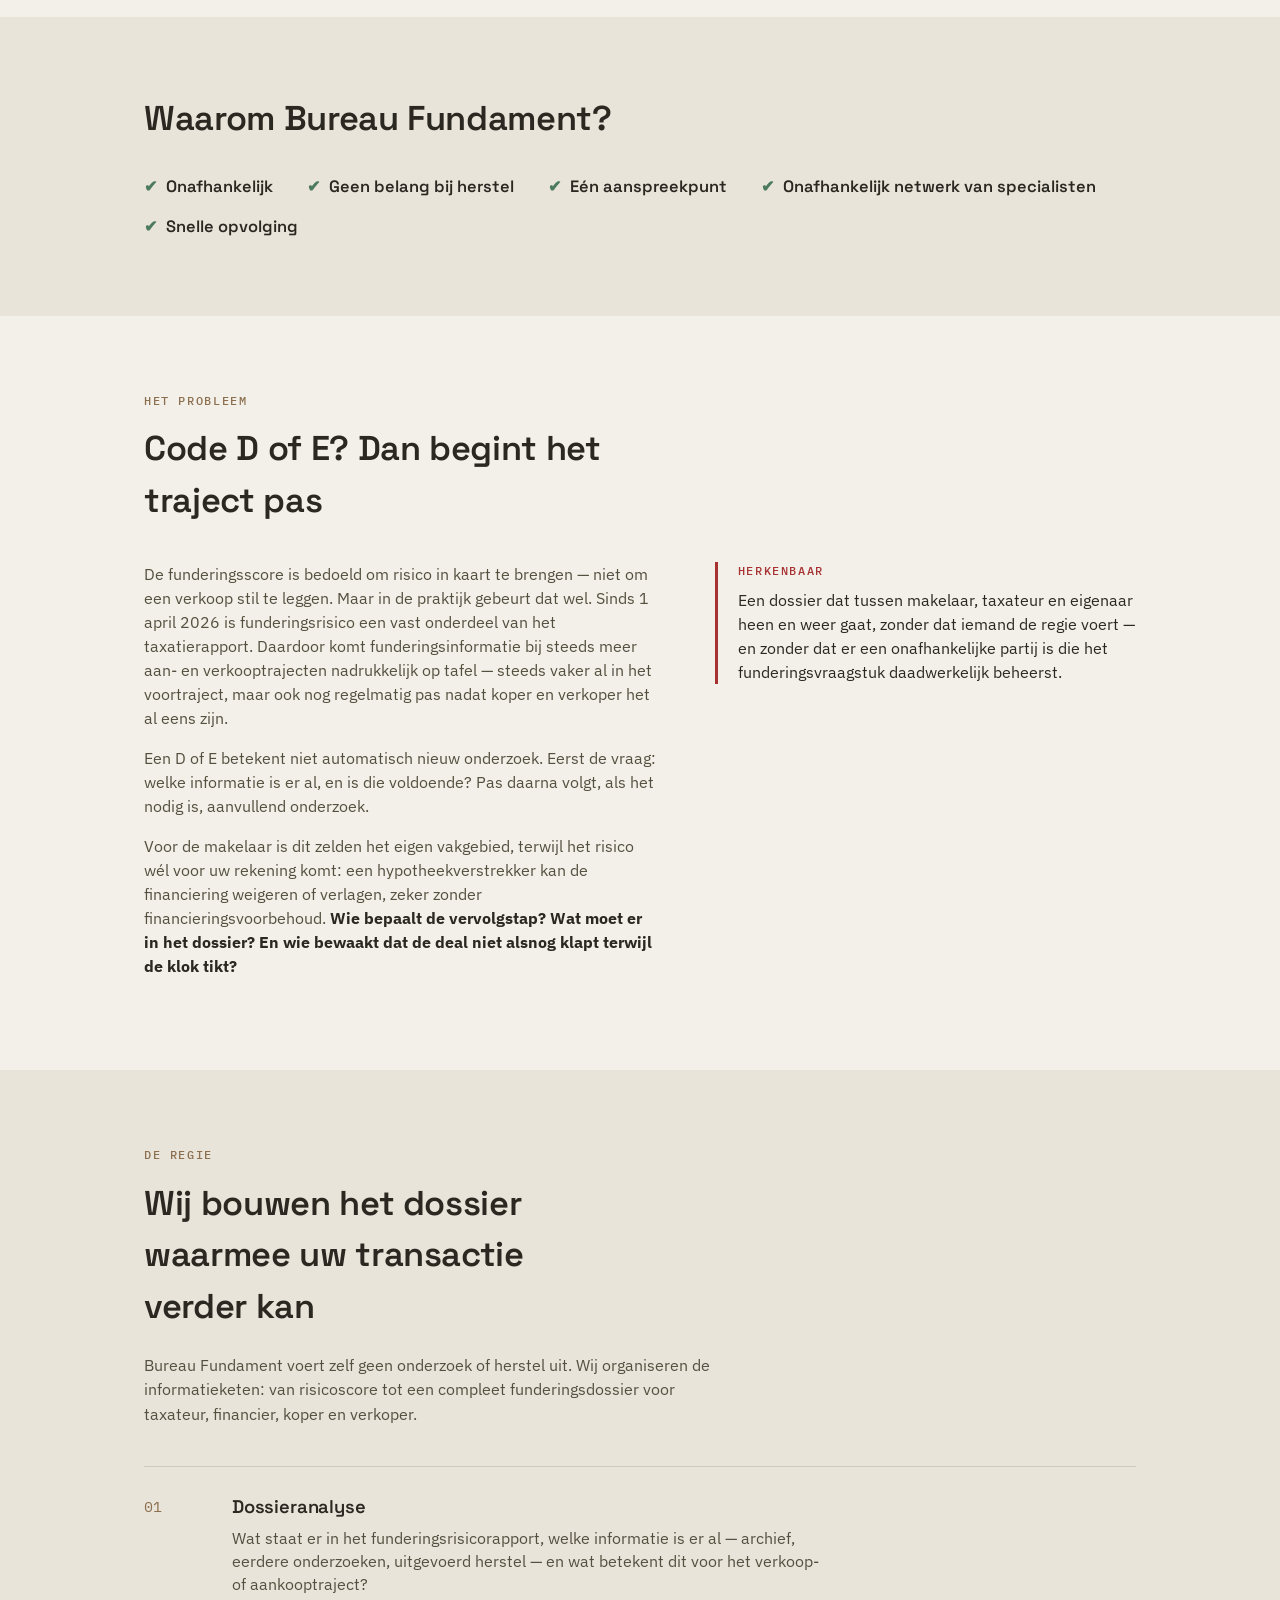
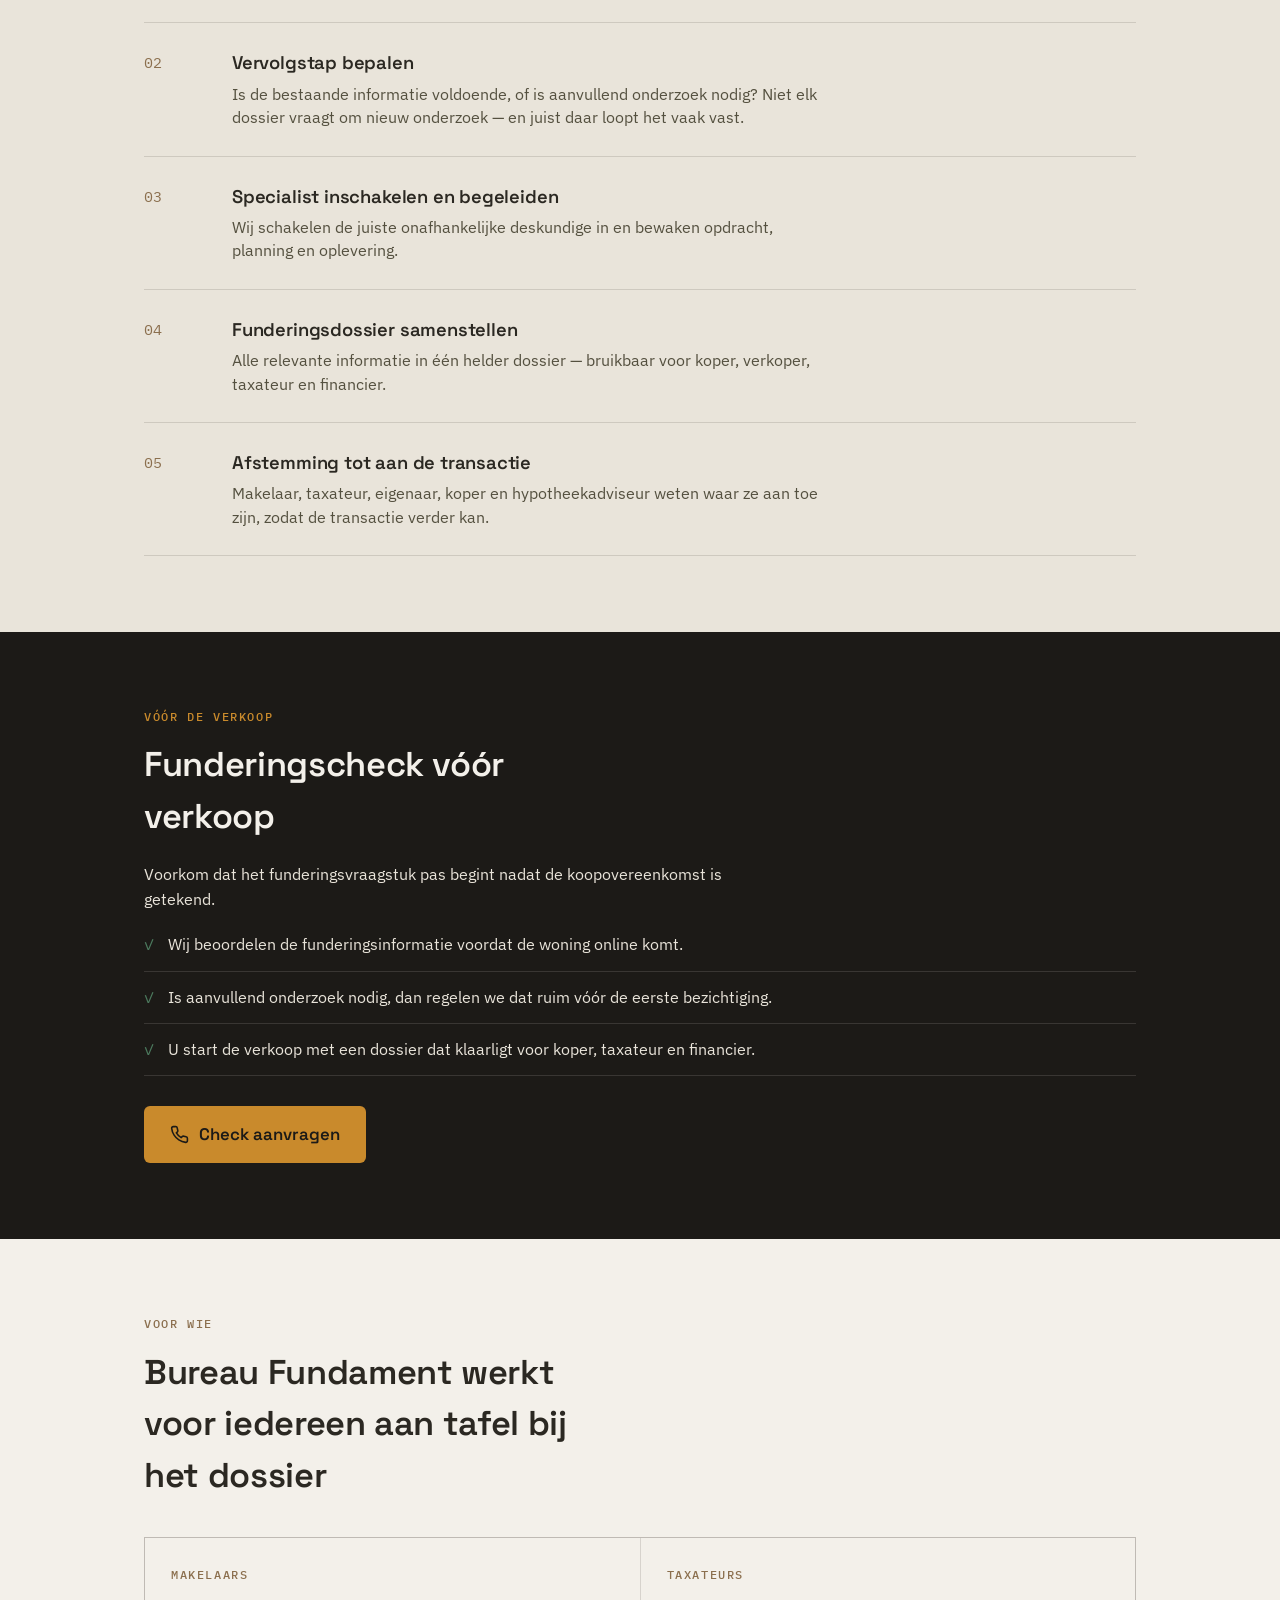
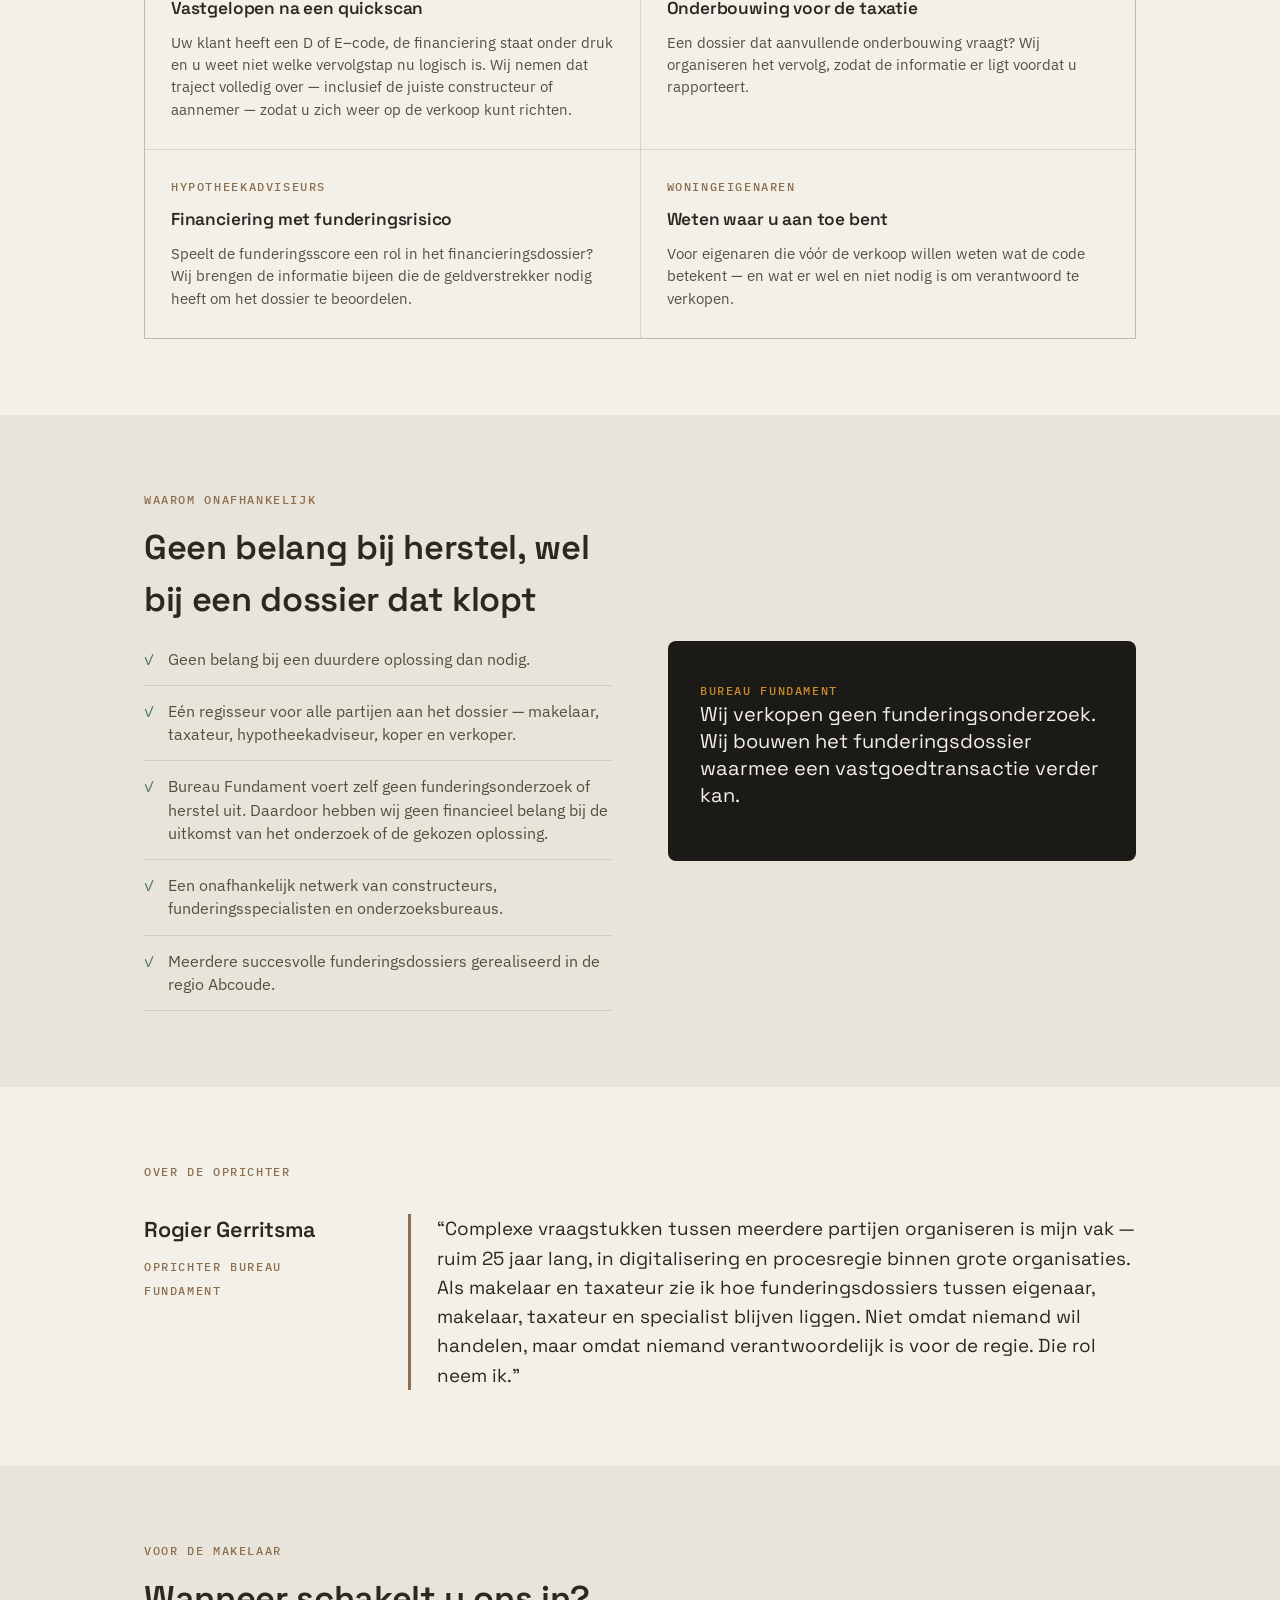
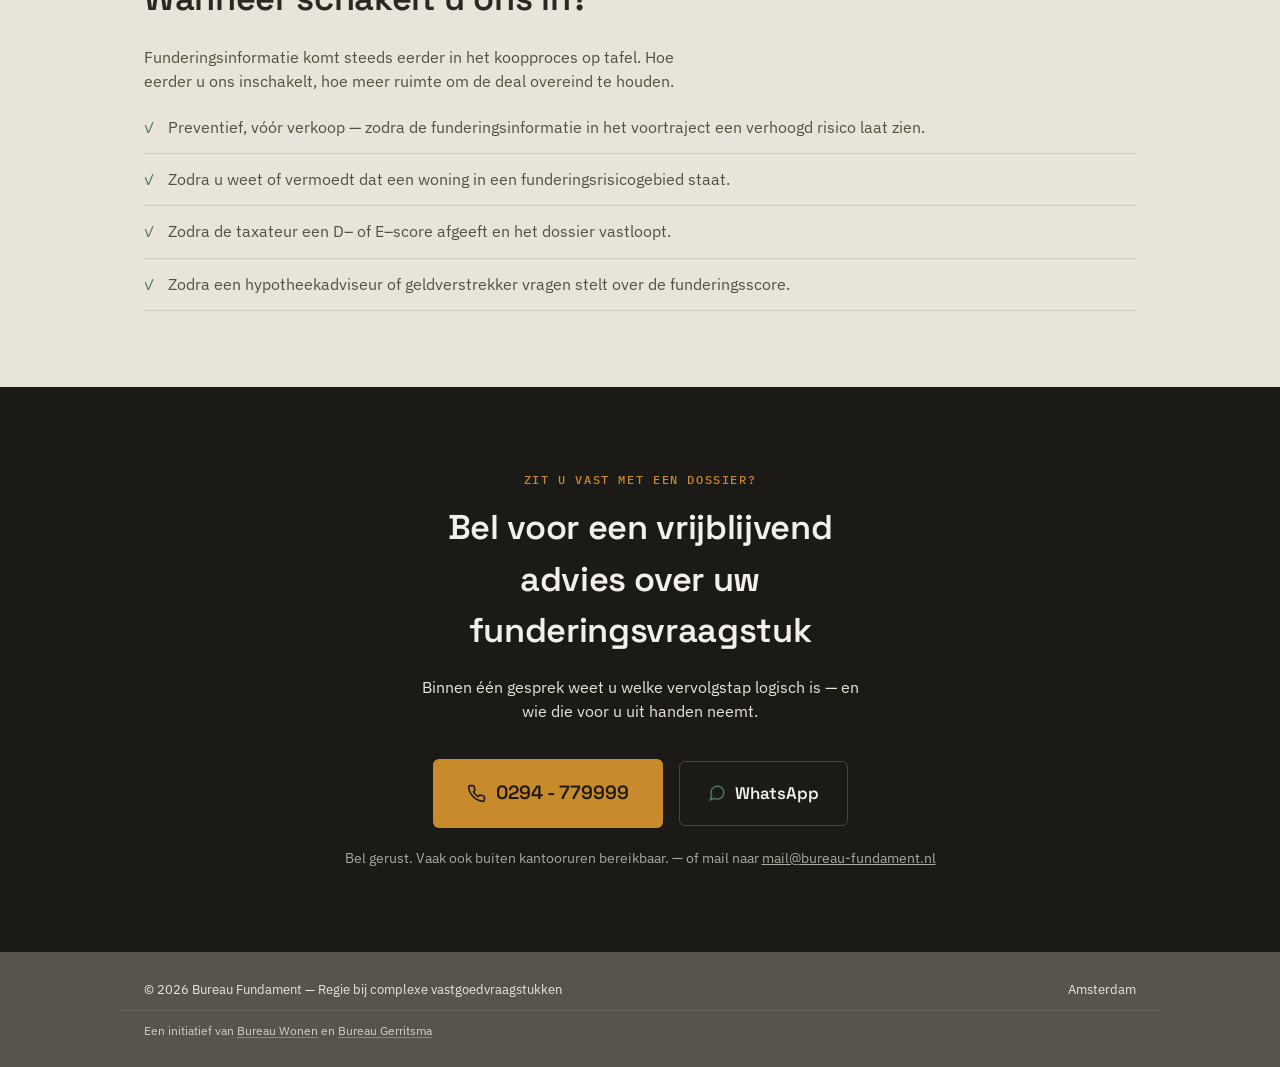
==== commit ecff6557: "Add files via upload Wat aanpassingen" ====
--- a/index.html
+++ b/index.html
@@ -345,7 +345,7 @@
 
   .doelgroep-grid{
     display:grid;
-    grid-template-columns:repeat(3, 1fr);
+    grid-template-columns:repeat(2, 1fr);
     gap:1px;
     background:rgba(43,40,34,0.14);
     border:1px solid rgba(43,40,34,0.14);
@@ -362,6 +362,14 @@
   .doelgroep-card h3{font-size:1.08rem; margin-bottom:10px;}
 
   .doelgroep-card p{color:var(--inkt-zacht); font-size:0.93rem;}
+
+  /* preventief */
+
+  .sectie-preventief{background:var(--grond-donker); color:var(--beton-licht);}
+  .sectie-preventief .kop-eyebrow{color:var(--code-amber);}
+  .sectie-preventief .intro-tekst{color:var(--beton);}
+  .sectie-preventief .puntenlijst li{color:var(--beton); border-bottom-color:rgba(233,228,218,0.14);}
+  .sectie-preventief .cta-knoppen{justify-content:flex-start; margin-top:30px;}
 
   /* onafhankelijk */
 
@@ -650,8 +658,8 @@
     </div>
 
     <div class="eyebrow label">Onafhankelijke regie bij funderingsvraagstukken</div>
-    <h1>Funderingscode D of E?<br>Wij nemen de regie, zodat uw vastgoedtransactie niet vastloopt.</h1>
-    <p class="lede">Sinds 1 april 2026 is de funderingsrisicoscore standaard onderdeel van het gevalideerde taxatierapport &#8212; en steeds vaker al eerder in beeld. Bij code D of E moet de taxateur onderbouwen of aanvullend onderzoek nodig is, en begint voor u het echte werk. Bureau Fundament neemt de regie over, zodat uw dossier én transactie niet vastlopen.</p>
+    <h1>Funderingscode D of E?<br>Wij nemen de regie, zodat uw vastgoedtransactie niet vastloopt</h1>
+    <p class="lede">Van eerste risico-inschatting tot compleet funderingsdossier. Sinds 1 april 2026 is de funderingsrisicoscore standaard onderdeel van het gevalideerde taxatierapport. Bij code D of E moet de taxateur onderbouwen of aanvullend onderzoek nodig is. Bureau Fundament bouwt het dossier waarmee uw transactie verder kan &#8212; en zorgt dat iedereen weet wat er moet gebeuren, en wanneer.</p>
 
     <div class="cta-row">
       <a class="btn-call" href="tel:+31294779999">
@@ -694,8 +702,9 @@
       <ul class="check-lijst">
         <li>&#9989; funderingscode D</li>
         <li>&#9989; funderingscode E</li>
-        <li>&#9989; een KCAF QuickScan</li>
+        <li>&#9989; een QuickScan-uitslag die vragen oproept</li>
         <li>&#9989; onzekerheid bij koper of bank</li>
+        <li>&#9989; een verkoop in een funderingsrisicogebied</li>
       </ul>
       <p class="check-actie">Bel of app direct.</p>
       <div class="cta-knoppen">
@@ -719,7 +728,7 @@
       <div class="kort-item"><span class="vink">&#10004;</span> Onafhankelijk</div>
       <div class="kort-item"><span class="vink">&#10004;</span> Geen belang bij herstel</div>
       <div class="kort-item"><span class="vink">&#10004;</span> Eén aanspreekpunt</div>
-      <div class="kort-item"><span class="vink">&#10004;</span> Landelijk netwerk</div>
+      <div class="kort-item"><span class="vink">&#10004;</span> Onafhankelijk netwerk van specialisten</div>
       <div class="kort-item"><span class="vink">&#10004;</span> Snelle opvolging</div>
     </div>
   </div>
@@ -728,12 +737,13 @@
 <section class="sectie-licht">
   <div class="wrap">
     <div class="kop-eyebrow label">Het probleem</div>
-    <h2>Een ongunstige funderingsscore is geen eindpunt, maar een startpunt.</h2>
+    <h2>Code D of E? Dan begint het traject pas</h2>
 
     <div class="probleem-grid">
       <div class="probleem-tekst">
-        <p>De quickscan is bedoeld om risico in kaart te brengen &#8212; niet om een verkoop stil te leggen. Maar in de praktijk gebeurt precies dat. Sinds de funderingsscore standaard in het taxatierapport staat, komt dit bij vrijwel elke transactie met een ouder pand op tafel &#8212; steeds vaker al in het voortraject, maar ook nog regelmatig pas nadat koper en verkoper het al eens zijn.</p>
-        <p>Voor de makelaar is dit zelden het eigen vakgebied, terwijl het risico wél voor uw rekening komt: een hypotheekverstrekker kan de financiering weigeren of verlagen, zeker zonder financieringsvoorbehoud. <strong>Wie voert het vervolgonderzoek uit? Wat moet er in het dossier? En wie bewaakt dat de deal niet alsnog klapt terwijl de klok tikt?</strong></p>
+        <p>De funderingsscore is bedoeld om risico in kaart te brengen &#8212; niet om een verkoop stil te leggen. Maar in de praktijk gebeurt dat wel. Sinds 1 april 2026 is funderingsrisico een vast onderdeel van het taxatierapport. Daardoor komt funderingsinformatie bij steeds meer aan- en verkooptrajecten nadrukkelijk op tafel &#8212; steeds vaker al in het voortraject, maar ook nog regelmatig pas nadat koper en verkoper het al eens zijn.</p>
+        <p>Een D of E betekent niet automatisch nieuw onderzoek. Eerst de vraag: welke informatie is er al, en is die voldoende? Pas daarna volgt, als het nodig is, aanvullend onderzoek.</p>
+        <p>Voor de makelaar is dit zelden het eigen vakgebied, terwijl het risico wél voor uw rekening komt: een hypotheekverstrekker kan de financiering weigeren of verlagen, zeker zonder financieringsvoorbehoud. <strong>Wie bepaalt de vervolgstap? Wat moet er in het dossier? En wie bewaakt dat de deal niet alsnog klapt terwijl de klok tikt?</strong></p>
       </div>
       <div class="vastgelopen">
         <span class="label">Herkenbaar</span>
@@ -746,46 +756,72 @@
 <section class="sectie-beton">
   <div class="wrap">
     <div class="kop-eyebrow label">De regie</div>
-    <h2>Eén aanspreekpunt, van code tot contract.</h2>
-    <p class="intro-tekst">Bureau Fundament begeleidt het volledige traject na een ongunstige funderingsscore &#8212; onafhankelijk, en zonder eigen belang bij het herstel.</p>
+    <h2>Wij bouwen het dossier waarmee uw transactie verder kan</h2>
+    <p class="intro-tekst">Bureau Fundament voert zelf geen onderzoek of herstel uit. Wij organiseren de informatieketen: van risicoscore tot een compleet funderingsdossier voor taxateur, financier, koper en verkoper.</p>
 
     <div class="proces-lijst">
       <div class="stap">
         <div class="stap-nr">01</div>
         <div>
-          <h3>Risicoanalyse</h3>
-          <p>Wat blijkt precies uit de code, hoe urgent is het, en wat betekent dit voor het verkoop&#8211; of aankooptraject.</p>
+          <h3>Dossieranalyse</h3>
+          <p>Wat staat er in het funderingsrisicorapport, welke informatie is er al &#8212; archief, eerdere onderzoeken, uitgevoerd herstel &#8212; en wat betekent dit voor het verkoop- of aankooptraject?</p>
         </div>
       </div>
       <div class="stap">
         <div class="stap-nr">02</div>
         <div>
-          <h3>De juiste partijen</h3>
-          <p>Niet elk dossier vraagt om nieuw onderzoek &#8212; dat is vaak juist waar het vastloopt. Wij brengen de juiste specialisten in stelling. Jij hebt het probleem, wij regisseren de oplossing.</p>
+          <h3>Vervolgstap bepalen</h3>
+          <p>Is de bestaande informatie voldoende, of is aanvullend onderzoek nodig? Niet elk dossier vraagt om nieuw onderzoek &#8212; en juist daar loopt het vaak vast.</p>
         </div>
       </div>
       <div class="stap">
         <div class="stap-nr">03</div>
         <div>
-          <h3>Funderingsdossier</h3>
-          <p>Eén compleet, overzichtelijk dossier &#8212; samengesteld uit de rapportages van de betrokken specialisten, bruikbaar voor koper, verkoper, taxateur en financier.</p>
+          <h3>Specialist inschakelen en begeleiden</h3>
+          <p>Wij schakelen de juiste onafhankelijke deskundige in en bewaken opdracht, planning en oplevering.</p>
         </div>
       </div>
       <div class="stap">
         <div class="stap-nr">04</div>
         <div>
-          <h3>Verantwoorde transactie</h3>
-          <p>Verkoop of aankoop, met een dossier dat compleet en op orde is.</p>
+          <h3>Funderingsdossier samenstellen</h3>
+          <p>Alle relevante informatie in één helder dossier &#8212; bruikbaar voor koper, verkoper, taxateur en financier.</p>
         </div>
       </div>
+      <div class="stap">
+        <div class="stap-nr">05</div>
+        <div>
+          <h3>Afstemming tot aan de transactie</h3>
+          <p>Makelaar, taxateur, eigenaar, koper en hypotheekadviseur weten waar ze aan toe zijn, zodat de transactie verder kan.</p>
+        </div>
+      </div>
     </div>
   </div>
 </section>
 
+<section class="sectie-preventief">
+  <div class="wrap">
+    <div class="kop-eyebrow label">Vóór de verkoop</div>
+    <h2>Funderingscheck vóór verkoop</h2>
+    <p class="intro-tekst">Voorkom dat het funderingsvraagstuk pas begint nadat de koopovereenkomst is getekend.</p>
+    <ul class="puntenlijst">
+      <li><span class="vinkje">&#10003;</span> Wij beoordelen de funderingsinformatie voordat de woning online komt.</li>
+      <li><span class="vinkje">&#10003;</span> Is aanvullend onderzoek nodig, dan regelen we dat ruim vóór de eerste bezichtiging.</li>
+      <li><span class="vinkje">&#10003;</span> U start de verkoop met een dossier dat klaarligt voor koper, taxateur en financier.</li>
+    </ul>
+    <div class="cta-knoppen">
+      <a class="btn-call" href="tel:+31294779999">
+        <svg viewBox="0 0 24 24" fill="none" stroke="currentColor" stroke-width="2"><path d="M22 16.92v3a2 2 0 0 1-2.18 2 19.79 19.79 0 0 1-8.63-3.07 19.5 19.5 0 0 1-6-6 19.79 19.79 0 0 1-3.07-8.67A2 2 0 0 1 4.11 2h3a2 2 0 0 1 2 1.72c.127.96.361 1.903.7 2.81a2 2 0 0 1-.45 2.11L8.09 9.91a16 16 0 0 0 6 6l1.27-1.27a2 2 0 0 1 2.11-.45c.907.339 1.85.573 2.81.7A2 2 0 0 1 22 16.92z"/></svg>
+        Check aanvragen
+      </a>
+    </div>
+  </div>
+</section>
+
 <section class="sectie-licht">
   <div class="wrap">
     <div class="kop-eyebrow label">Voor wie</div>
-    <h2>Bureau Fundament werkt voor iedereen aan tafel bij het dossier.</h2>
+    <h2>Bureau Fundament werkt voor iedereen aan tafel bij het dossier</h2>
 
     <div class="doelgroep-grid">
       <div class="doelgroep-card">
@@ -796,7 +832,12 @@
       <div class="doelgroep-card">
         <span class="label">Taxateurs</span>
         <h3>Onderbouwing voor de taxatie</h3>
-        <p>Een taxatie op een woning met funderingsrisico vraagt om een dossier dat standhoudt. Wij zorgen dat dat er ligt, voordat u hoeft te rapporteren.</p>
+        <p>Een dossier dat aanvullende onderbouwing vraagt? Wij organiseren het vervolg, zodat de informatie er ligt voordat u rapporteert.</p>
+      </div>
+      <div class="doelgroep-card">
+        <span class="label">Hypotheekadviseurs</span>
+        <h3>Financiering met funderingsrisico</h3>
+        <p>Speelt de funderingsscore een rol in het financieringsdossier? Wij brengen de informatie bijeen die de geldverstrekker nodig heeft om het dossier te beoordelen.</p>
       </div>
       <div class="doelgroep-card">
         <span class="label">Woningeigenaren</span>
@@ -812,17 +853,18 @@
     <div class="onafhankelijk">
       <div>
         <div class="kop-eyebrow label">Waarom onafhankelijk</div>
-        <h2>Geen belang bij herstel. Wel belang bij een dossier dat klopt.</h2>
+        <h2>Geen belang bij herstel, wel bij een dossier dat klopt</h2>
         <ul class="puntenlijst">
           <li><span class="vinkje">&#10003;</span> Geen belang bij een duurdere oplossing dan nodig.</li>
-          <li><span class="vinkje">&#10003;</span> Eén regisseur voor alle partijen aan het dossier &#8212; makelaar, taxateur, koper en verkoper.</li>
-          <li><span class="vinkje">&#10003;</span> Bureau Fundament voert zelf geen onderzoeken of herstel uit, maar heeft een groot netwerk van specialisten.</li>
+          <li><span class="vinkje">&#10003;</span> Eén regisseur voor alle partijen aan het dossier &#8212; makelaar, taxateur, hypotheekadviseur, koper en verkoper.</li>
+          <li><span class="vinkje">&#10003;</span> Bureau Fundament voert zelf geen funderingsonderzoek of herstel uit. Daardoor hebben wij geen financieel belang bij de uitkomst van het onderzoek of de gekozen oplossing.</li>
+          <li><span class="vinkje">&#10003;</span> Een onafhankelijk netwerk van constructeurs, funderingsspecialisten en onderzoeksbureaus.</li>
           <li><span class="vinkje">&#10003;</span> Meerdere succesvolle funderingsdossiers gerealiseerd in de regio Abcoude.</li>
         </ul>
       </div>
       <div class="citaatblok">
         <span class="label">Bureau Fundament</span>
-        <p>Regie bij complexe vastgoedvraagstukken. Wij nemen het funderingstraject over &#8212; zodat u weer verder kunt met de verkoop.</p>
+        <p>Wij verkopen geen funderingsonderzoek. Wij bouwen het funderingsdossier waarmee een vastgoedtransactie verder kan.</p>
       </div>
     </div>
   </div>
@@ -837,7 +879,7 @@
         <span class="label">Oprichter Bureau Fundament</span>
       </div>
       <blockquote class="bio-quote">
-        &#8220;Na ruim 25 jaar ervaring in digitalisering en procesregie binnen grote organisaties richt ik mij op complexe vastgoedvraagstukken. Ik geloof dat funderingsproblematiek niet vraagt om nóg een rapport, maar om regie. Daarom begeleid ik makelaars, taxateurs en woningeigenaren van eerste risico tot compleet funderingsdossier.&#8221;
+        &#8220;Complexe vraagstukken tussen meerdere partijen organiseren is mijn vak &#8212; ruim 25 jaar lang, in digitalisering en procesregie binnen grote organisaties. Als makelaar en taxateur zie ik hoe funderingsdossiers tussen eigenaar, makelaar, taxateur en specialist blijven liggen. Niet omdat niemand wil handelen, maar omdat niemand verantwoordelijk is voor de regie. Die rol neem ik.&#8221;
       </blockquote>
     </div>
   </div>
@@ -852,6 +894,7 @@
       <li><span class="vinkje">&#10003;</span> Preventief, vóór verkoop &#8212; zodra de funderingsinformatie in het voortraject een verhoogd risico laat zien.</li>
       <li><span class="vinkje">&#10003;</span> Zodra u weet of vermoedt dat een woning in een funderingsrisicogebied staat.</li>
       <li><span class="vinkje">&#10003;</span> Zodra de taxateur een D&#8211; of E&#8211;score afgeeft en het dossier vastloopt.</li>
+      <li><span class="vinkje">&#10003;</span> Zodra een hypotheekadviseur of geldverstrekker vragen stelt over de funderingsscore.</li>
     </ul>
   </div>
 </section>
@@ -859,7 +902,7 @@
 <section class="cta-finaal">
   <div class="wrap">
     <div class="kop-eyebrow label">Zit u vast met een dossier?</div>
-    <h2>Bel voor een vrijblijvend advies over uw funderingsvraagstuk.</h2>
+    <h2>Bel voor een vrijblijvend advies over uw funderingsvraagstuk</h2>
     <p class="lede">Binnen één gesprek weet u welke vervolgstap logisch is &#8212; en wie die voor u uit handen neemt.</p>
     <div class="cta-knoppen">
       <a class="btn-call" href="tel:+31294779999">
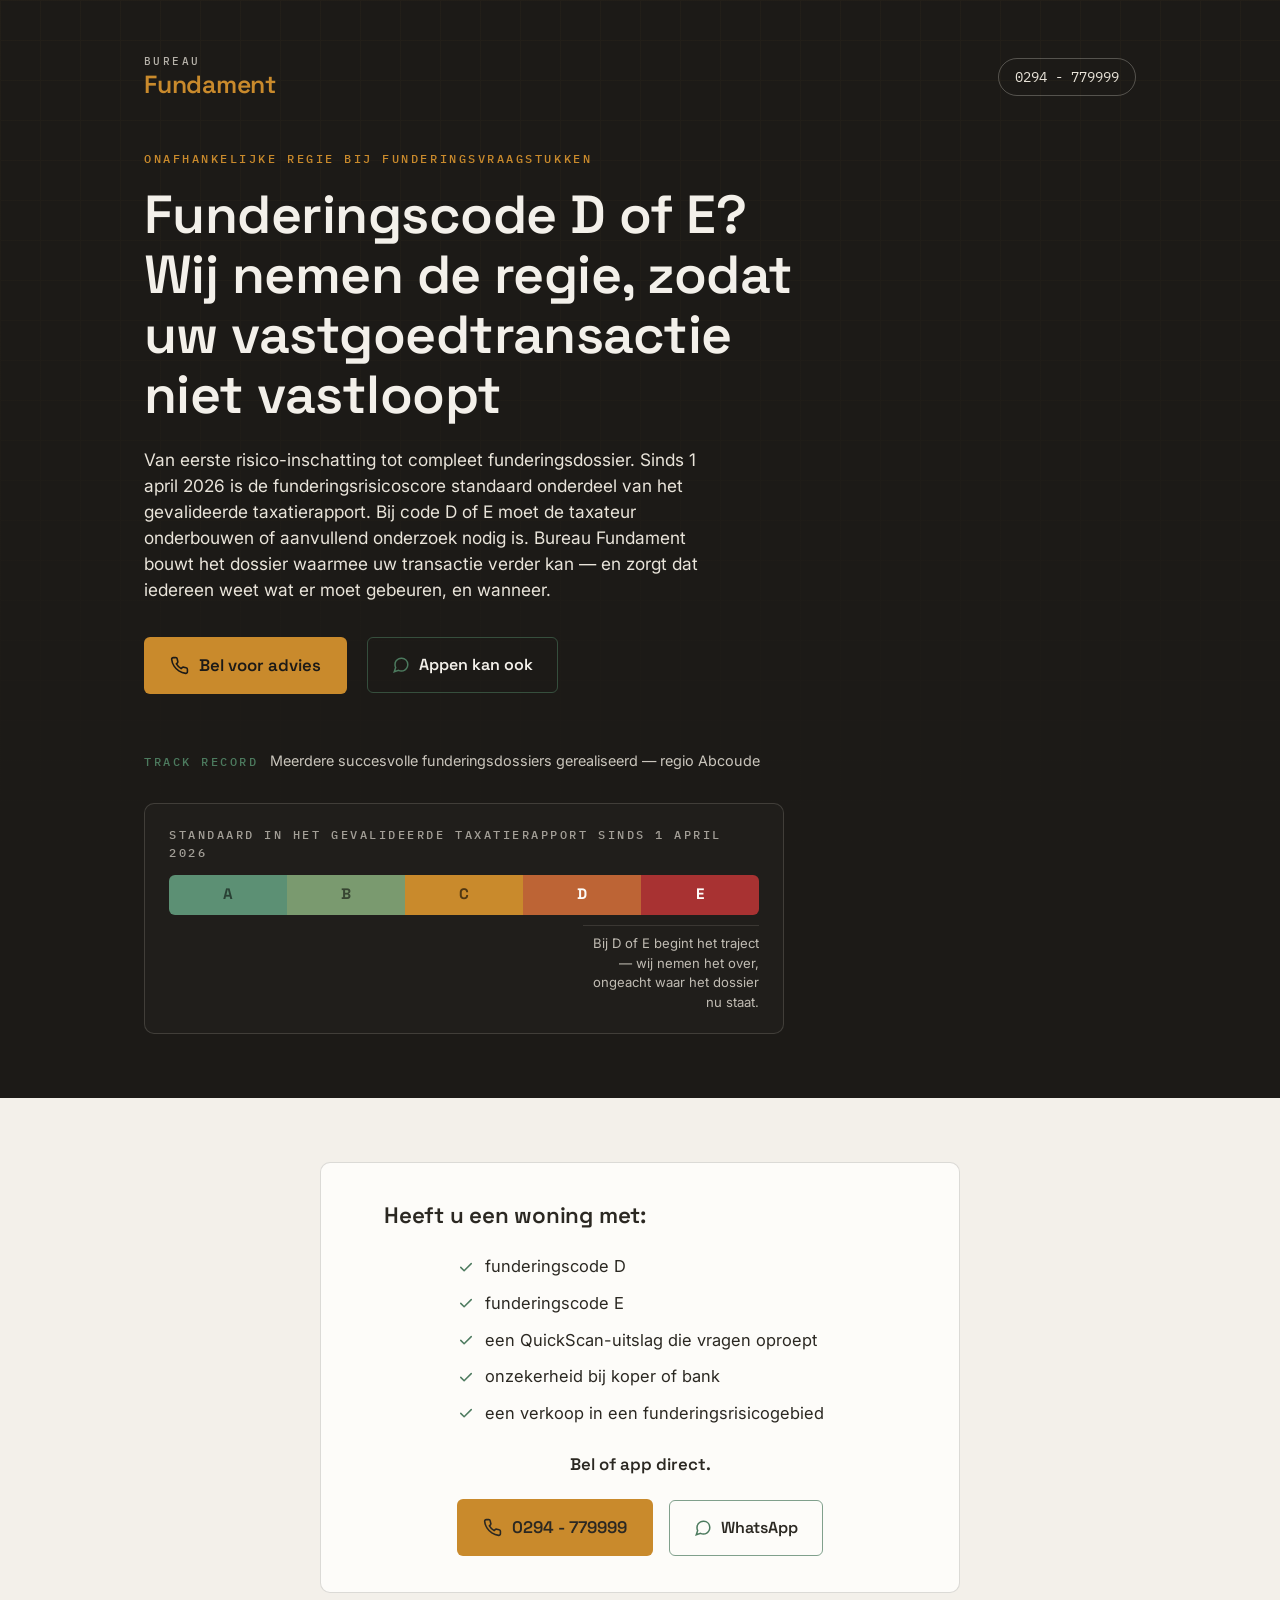
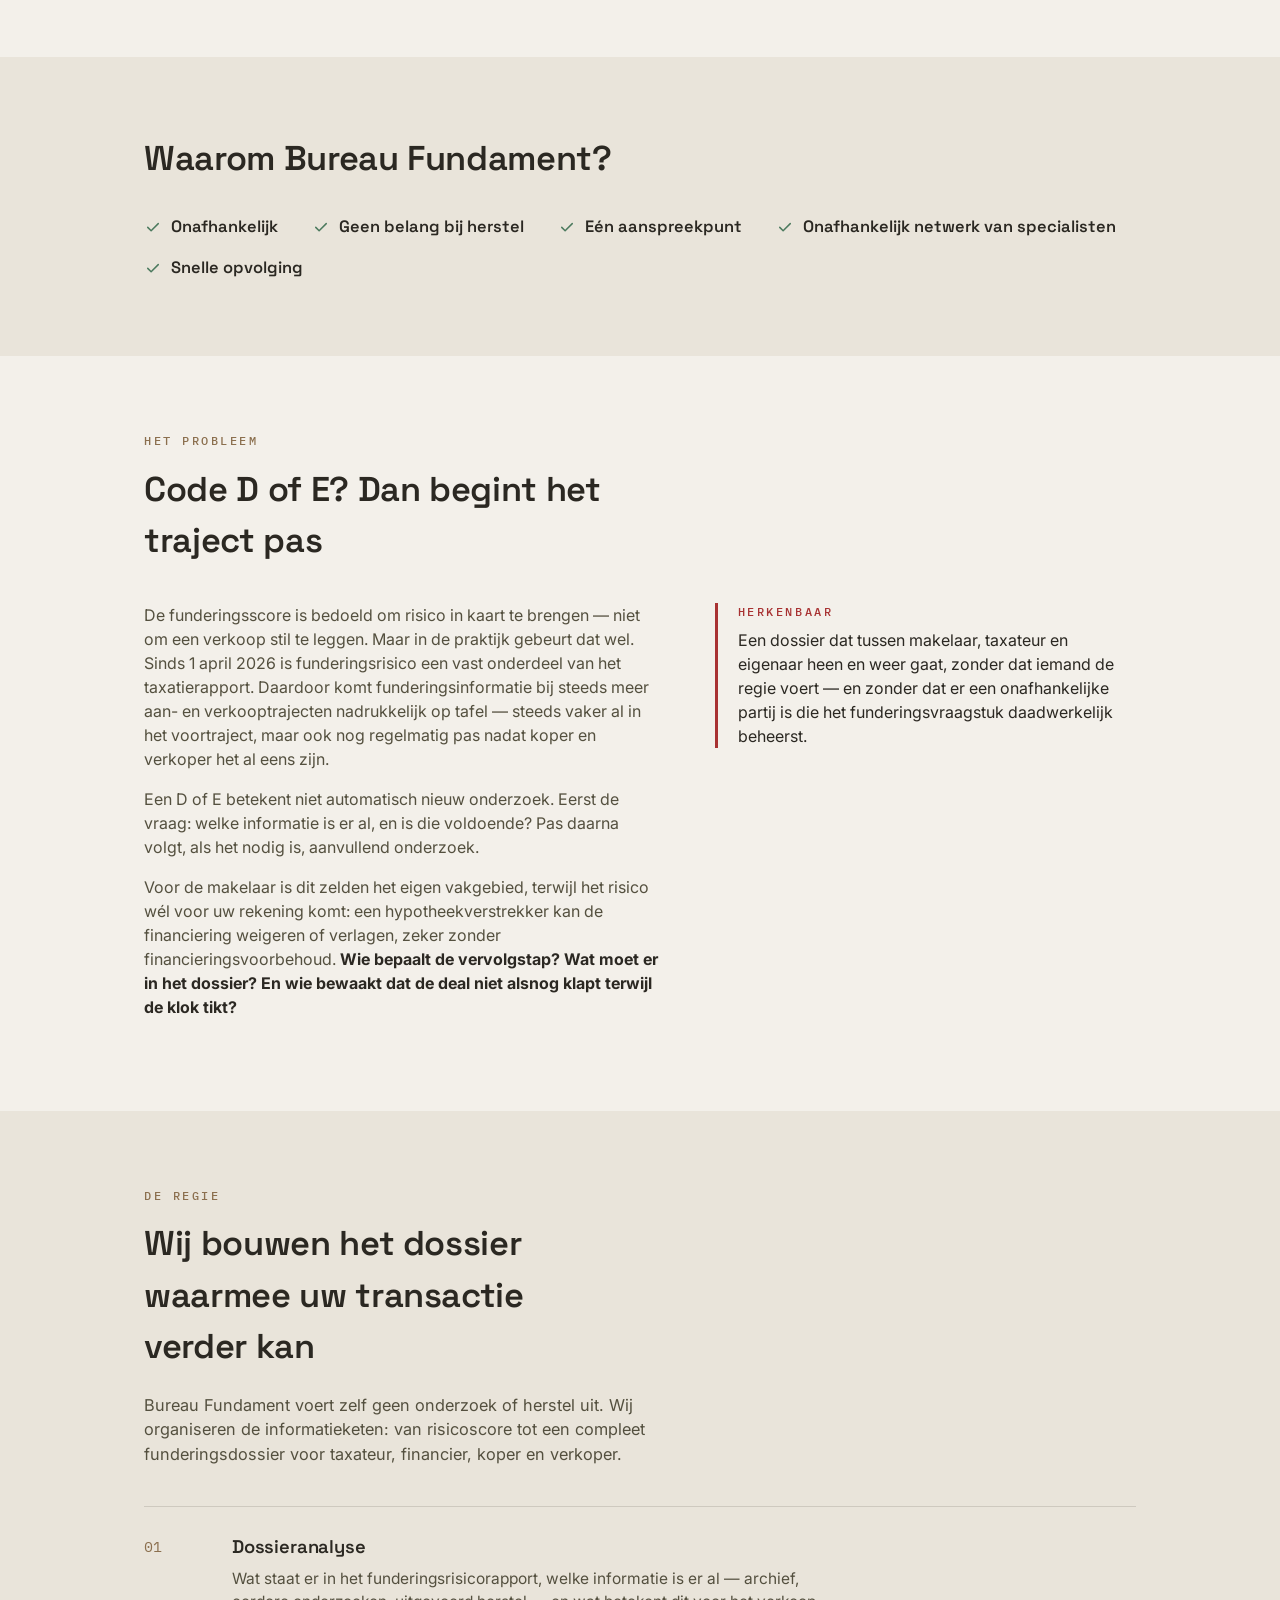
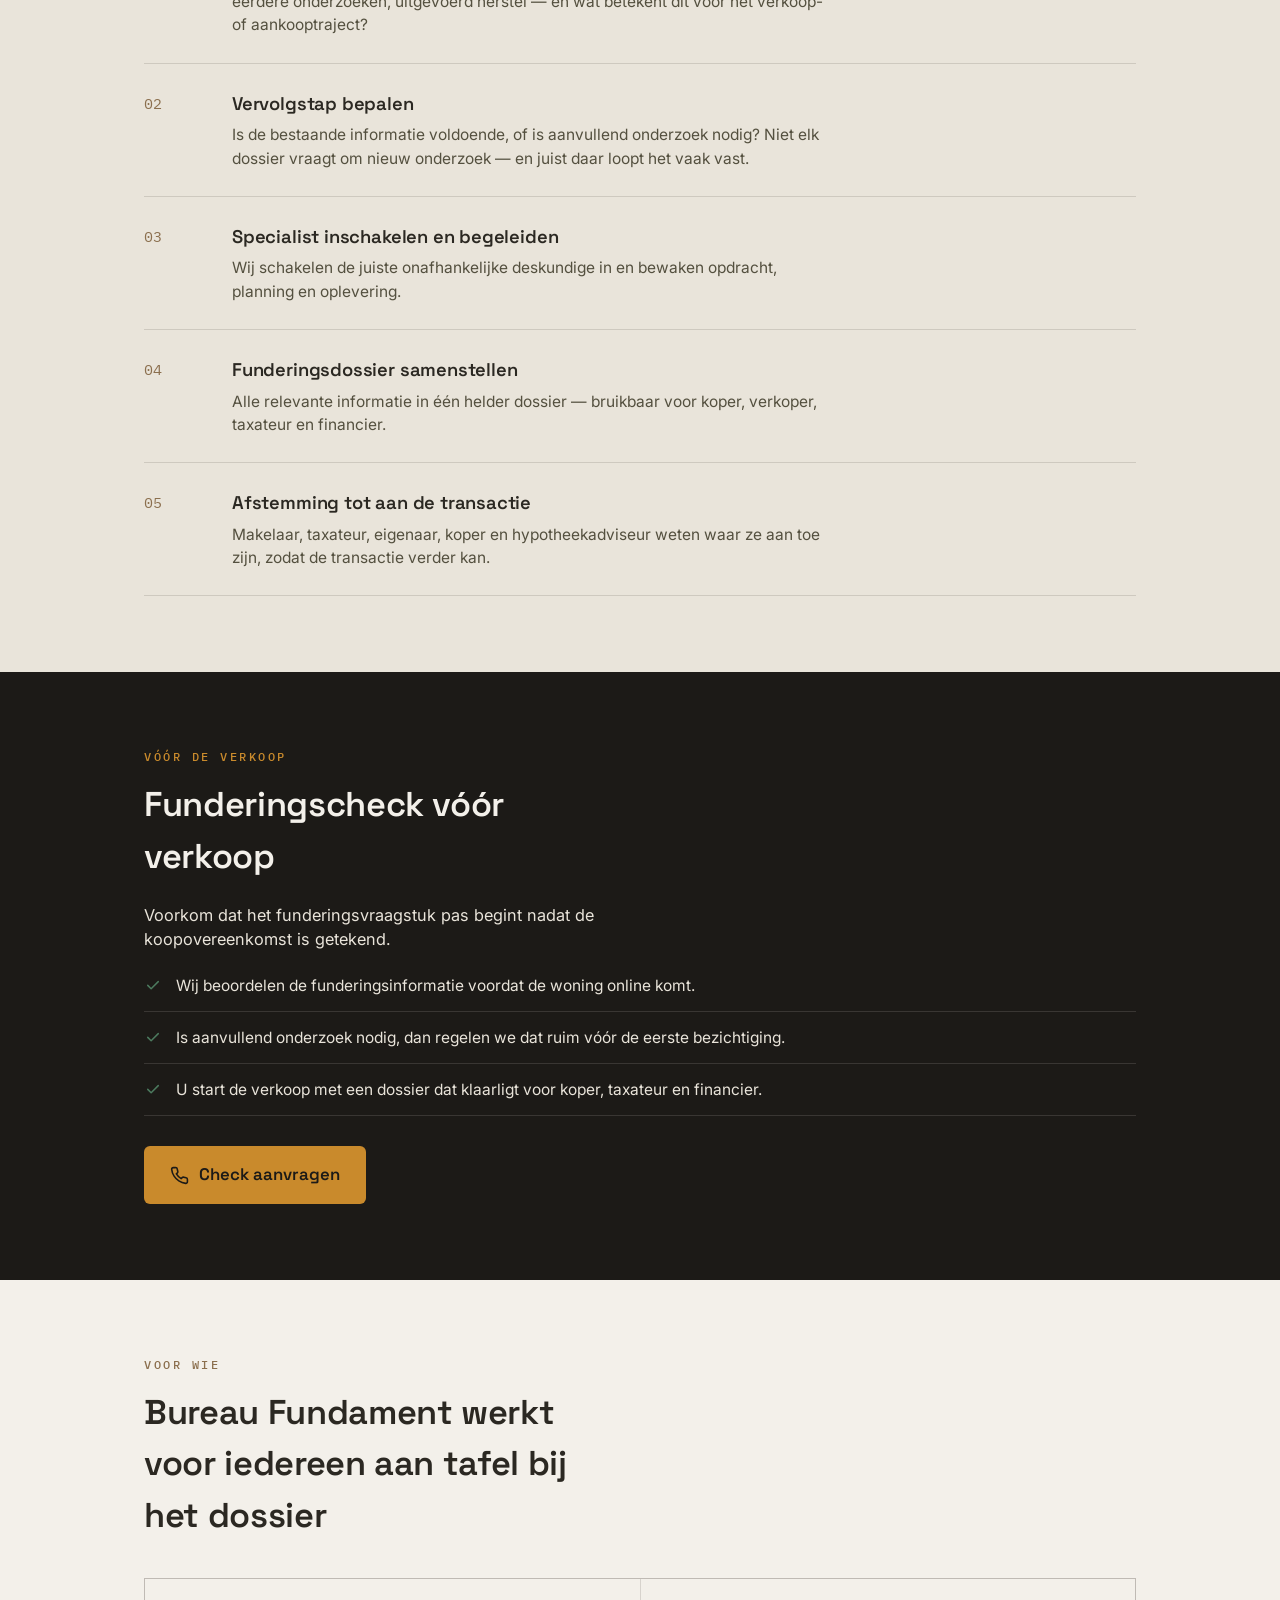
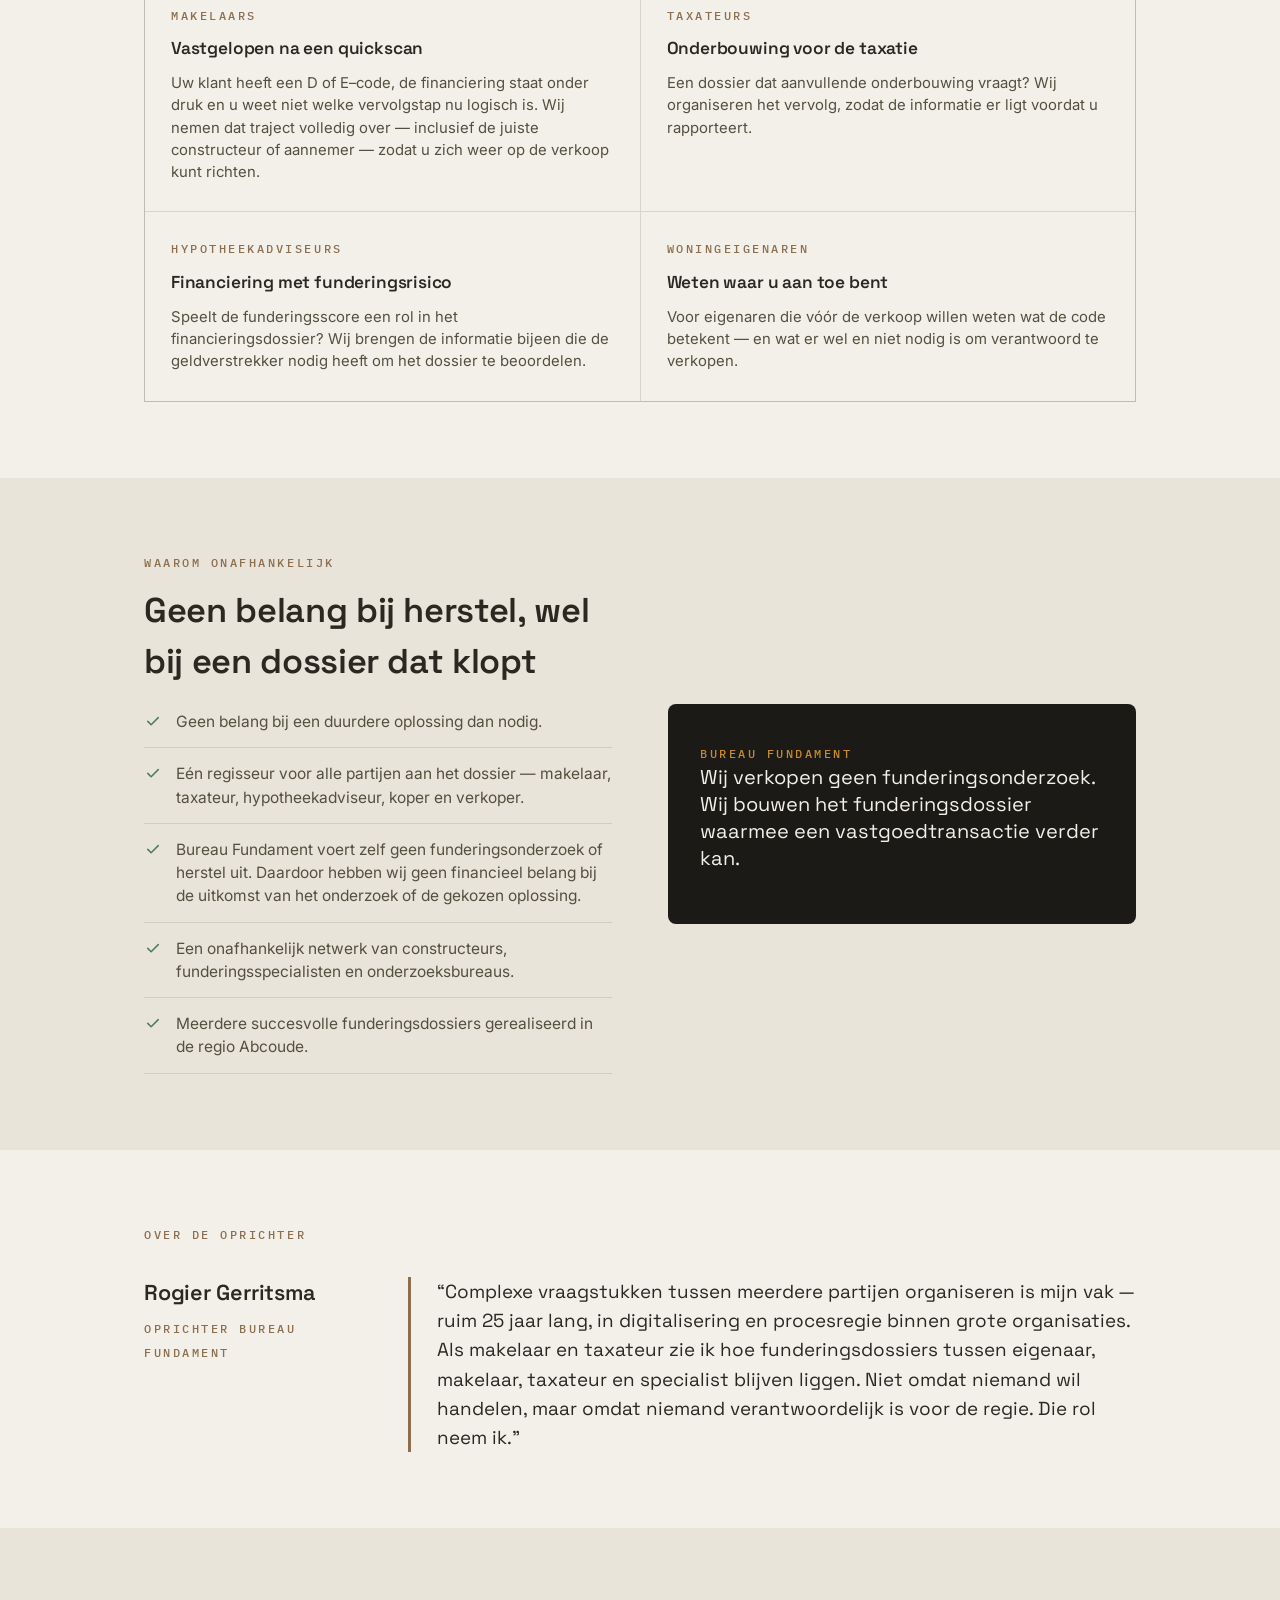
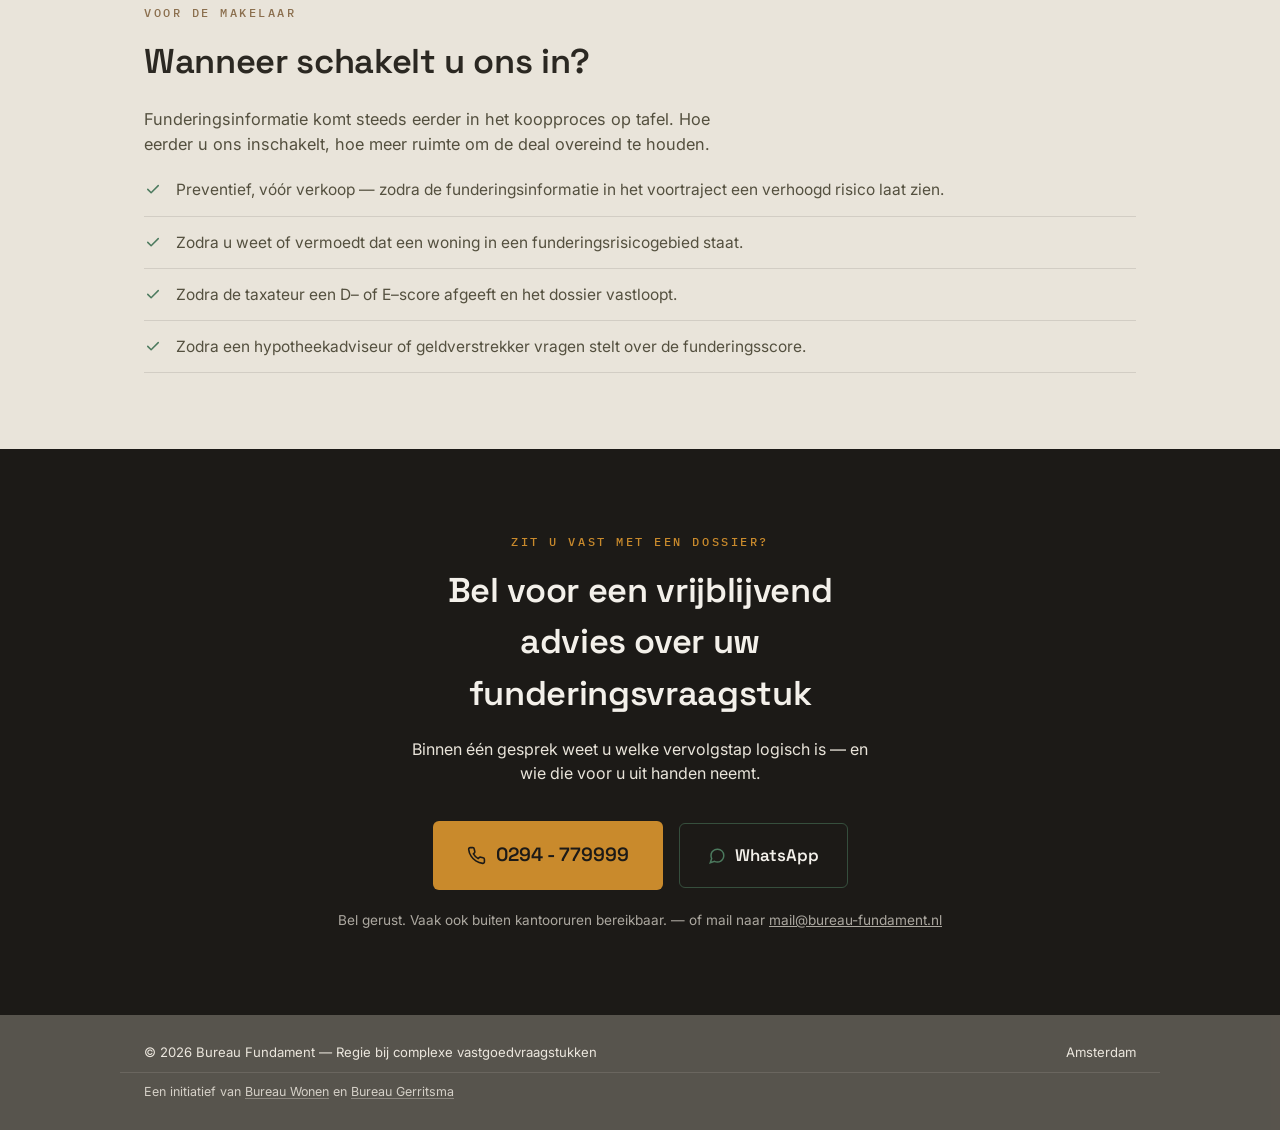
==== commit 36cdf36f: "Add files via upload Meer eenheid met huisstijl Gerritsma netwerk" ====
--- a/index.html
+++ b/index.html
@@ -6,7 +6,7 @@
 <title>Bureau Fundament — Regie bij funderingsvraagstukken</title>
 <link rel="preconnect" href="https://fonts.googleapis.com">
 <link rel="preconnect" href="https://fonts.gstatic.com" crossorigin>
-<link href="https://fonts.googleapis.com/css2?family=Space+Grotesk:wght@400;500;600;700&family=IBM+Plex+Sans:wght@400;500;600&family=IBM+Plex+Mono:wght@500&display=swap" rel="stylesheet">
+<link href="https://fonts.googleapis.com/css2?family=Space+Grotesk:wght@400;500;600;700&family=Inter:wght@400;500;600&family=IBM+Plex+Mono:wght@500&display=swap" rel="stylesheet">
 <style>
   :root{
     --grond-donker:#1c1a17;
@@ -27,7 +27,7 @@
   html{scroll-behavior:smooth;}
 
   body{
-    font-family:'IBM Plex Sans', sans-serif;
+    font-family:'Inter', sans-serif;
     color:var(--inkt);
     background:var(--beton-licht);
     line-height:1.5;
@@ -44,7 +44,7 @@
   .label{
     font-family:'IBM Plex Mono', monospace;
     font-size:0.72rem;
-    letter-spacing:0.14em;
+    letter-spacing:0.22em;
     text-transform:uppercase;
     font-weight:500;
   }
@@ -83,7 +83,8 @@
 
   .hero-inner{
     position:relative;
-    padding:56px 0 64px;
+    padding-top:56px;
+    padding-bottom:64px;
   }
 
   .brandbar{
@@ -100,7 +101,22 @@
     letter-spacing:-0.01em;
   }
 
-  .brand span{color:var(--code-amber);}
+  .brand{display:flex; flex-direction:column; line-height:1;}
+  .brand-bureau{
+    font-family:'IBM Plex Mono', monospace;
+    font-size:0.68rem;
+    font-weight:500;
+    letter-spacing:0.22em;
+    text-transform:uppercase;
+    color:var(--beton);
+    opacity:0.75;
+    margin-bottom:6px;
+  }
+  .brand-naam{color:var(--code-amber);}
+
+  .vinkje svg, .vink svg{width:18px; height:18px; display:block;}
+  .check-lijst .vinkje{color:var(--code-groen); flex-shrink:0;}
+  .puntenlijst .vinkje{padding-top:2px;}
 
   .brandbar .tel-mini{
     font-family:'IBM Plex Mono', monospace;
@@ -653,7 +669,7 @@
 <header class="hero">
   <div class="wrap hero-inner">
     <div class="brandbar">
-      <div class="brand">Bureau <span>Fundament</span></div>
+      <div class="brand" aria-label="Bureau Fundament"><span class="brand-bureau">Bureau</span><span class="brand-naam">Fundament</span></div>
       <a class="tel-mini" href="tel:+31294779999">0294 - 779999</a>
     </div>
 
@@ -700,11 +716,11 @@
     <div class="check-kaart">
       <h2 class="check-kop">Heeft u een woning met:</h2>
       <ul class="check-lijst">
-        <li>&#9989; funderingscode D</li>
-        <li>&#9989; funderingscode E</li>
-        <li>&#9989; een QuickScan-uitslag die vragen oproept</li>
-        <li>&#9989; onzekerheid bij koper of bank</li>
-        <li>&#9989; een verkoop in een funderingsrisicogebied</li>
+        <li><span class="vinkje"><svg viewBox="0 0 24 24" fill="none" stroke="currentColor" stroke-width="2" stroke-linecap="round" stroke-linejoin="round" aria-hidden="true"><path d="M5 12.5l4.5 4.5L19 7.5"/></svg></span>funderingscode D</li>
+        <li><span class="vinkje"><svg viewBox="0 0 24 24" fill="none" stroke="currentColor" stroke-width="2" stroke-linecap="round" stroke-linejoin="round" aria-hidden="true"><path d="M5 12.5l4.5 4.5L19 7.5"/></svg></span>funderingscode E</li>
+        <li><span class="vinkje"><svg viewBox="0 0 24 24" fill="none" stroke="currentColor" stroke-width="2" stroke-linecap="round" stroke-linejoin="round" aria-hidden="true"><path d="M5 12.5l4.5 4.5L19 7.5"/></svg></span>een QuickScan-uitslag die vragen oproept</li>
+        <li><span class="vinkje"><svg viewBox="0 0 24 24" fill="none" stroke="currentColor" stroke-width="2" stroke-linecap="round" stroke-linejoin="round" aria-hidden="true"><path d="M5 12.5l4.5 4.5L19 7.5"/></svg></span>onzekerheid bij koper of bank</li>
+        <li><span class="vinkje"><svg viewBox="0 0 24 24" fill="none" stroke="currentColor" stroke-width="2" stroke-linecap="round" stroke-linejoin="round" aria-hidden="true"><path d="M5 12.5l4.5 4.5L19 7.5"/></svg></span>een verkoop in een funderingsrisicogebied</li>
       </ul>
       <p class="check-actie">Bel of app direct.</p>
       <div class="cta-knoppen">
@@ -725,11 +741,11 @@
   <div class="wrap">
     <h2>Waarom Bureau Fundament?</h2>
     <div class="kort-lijst">
-      <div class="kort-item"><span class="vink">&#10004;</span> Onafhankelijk</div>
-      <div class="kort-item"><span class="vink">&#10004;</span> Geen belang bij herstel</div>
-      <div class="kort-item"><span class="vink">&#10004;</span> Eén aanspreekpunt</div>
-      <div class="kort-item"><span class="vink">&#10004;</span> Onafhankelijk netwerk van specialisten</div>
-      <div class="kort-item"><span class="vink">&#10004;</span> Snelle opvolging</div>
+      <div class="kort-item"><span class="vink"><svg viewBox="0 0 24 24" fill="none" stroke="currentColor" stroke-width="2" stroke-linecap="round" stroke-linejoin="round" aria-hidden="true"><path d="M5 12.5l4.5 4.5L19 7.5"/></svg></span> Onafhankelijk</div>
+      <div class="kort-item"><span class="vink"><svg viewBox="0 0 24 24" fill="none" stroke="currentColor" stroke-width="2" stroke-linecap="round" stroke-linejoin="round" aria-hidden="true"><path d="M5 12.5l4.5 4.5L19 7.5"/></svg></span> Geen belang bij herstel</div>
+      <div class="kort-item"><span class="vink"><svg viewBox="0 0 24 24" fill="none" stroke="currentColor" stroke-width="2" stroke-linecap="round" stroke-linejoin="round" aria-hidden="true"><path d="M5 12.5l4.5 4.5L19 7.5"/></svg></span> Eén aanspreekpunt</div>
+      <div class="kort-item"><span class="vink"><svg viewBox="0 0 24 24" fill="none" stroke="currentColor" stroke-width="2" stroke-linecap="round" stroke-linejoin="round" aria-hidden="true"><path d="M5 12.5l4.5 4.5L19 7.5"/></svg></span> Onafhankelijk netwerk van specialisten</div>
+      <div class="kort-item"><span class="vink"><svg viewBox="0 0 24 24" fill="none" stroke="currentColor" stroke-width="2" stroke-linecap="round" stroke-linejoin="round" aria-hidden="true"><path d="M5 12.5l4.5 4.5L19 7.5"/></svg></span> Snelle opvolging</div>
     </div>
   </div>
 </section>
@@ -805,9 +821,9 @@
     <h2>Funderingscheck vóór verkoop</h2>
     <p class="intro-tekst">Voorkom dat het funderingsvraagstuk pas begint nadat de koopovereenkomst is getekend.</p>
     <ul class="puntenlijst">
-      <li><span class="vinkje">&#10003;</span> Wij beoordelen de funderingsinformatie voordat de woning online komt.</li>
-      <li><span class="vinkje">&#10003;</span> Is aanvullend onderzoek nodig, dan regelen we dat ruim vóór de eerste bezichtiging.</li>
-      <li><span class="vinkje">&#10003;</span> U start de verkoop met een dossier dat klaarligt voor koper, taxateur en financier.</li>
+      <li><span class="vinkje"><svg viewBox="0 0 24 24" fill="none" stroke="currentColor" stroke-width="2" stroke-linecap="round" stroke-linejoin="round" aria-hidden="true"><path d="M5 12.5l4.5 4.5L19 7.5"/></svg></span> Wij beoordelen de funderingsinformatie voordat de woning online komt.</li>
+      <li><span class="vinkje"><svg viewBox="0 0 24 24" fill="none" stroke="currentColor" stroke-width="2" stroke-linecap="round" stroke-linejoin="round" aria-hidden="true"><path d="M5 12.5l4.5 4.5L19 7.5"/></svg></span> Is aanvullend onderzoek nodig, dan regelen we dat ruim vóór de eerste bezichtiging.</li>
+      <li><span class="vinkje"><svg viewBox="0 0 24 24" fill="none" stroke="currentColor" stroke-width="2" stroke-linecap="round" stroke-linejoin="round" aria-hidden="true"><path d="M5 12.5l4.5 4.5L19 7.5"/></svg></span> U start de verkoop met een dossier dat klaarligt voor koper, taxateur en financier.</li>
     </ul>
     <div class="cta-knoppen">
       <a class="btn-call" href="tel:+31294779999">
@@ -855,11 +871,11 @@
         <div class="kop-eyebrow label">Waarom onafhankelijk</div>
         <h2>Geen belang bij herstel, wel bij een dossier dat klopt</h2>
         <ul class="puntenlijst">
-          <li><span class="vinkje">&#10003;</span> Geen belang bij een duurdere oplossing dan nodig.</li>
-          <li><span class="vinkje">&#10003;</span> Eén regisseur voor alle partijen aan het dossier &#8212; makelaar, taxateur, hypotheekadviseur, koper en verkoper.</li>
-          <li><span class="vinkje">&#10003;</span> Bureau Fundament voert zelf geen funderingsonderzoek of herstel uit. Daardoor hebben wij geen financieel belang bij de uitkomst van het onderzoek of de gekozen oplossing.</li>
-          <li><span class="vinkje">&#10003;</span> Een onafhankelijk netwerk van constructeurs, funderingsspecialisten en onderzoeksbureaus.</li>
-          <li><span class="vinkje">&#10003;</span> Meerdere succesvolle funderingsdossiers gerealiseerd in de regio Abcoude.</li>
+          <li><span class="vinkje"><svg viewBox="0 0 24 24" fill="none" stroke="currentColor" stroke-width="2" stroke-linecap="round" stroke-linejoin="round" aria-hidden="true"><path d="M5 12.5l4.5 4.5L19 7.5"/></svg></span> Geen belang bij een duurdere oplossing dan nodig.</li>
+          <li><span class="vinkje"><svg viewBox="0 0 24 24" fill="none" stroke="currentColor" stroke-width="2" stroke-linecap="round" stroke-linejoin="round" aria-hidden="true"><path d="M5 12.5l4.5 4.5L19 7.5"/></svg></span> Eén regisseur voor alle partijen aan het dossier &#8212; makelaar, taxateur, hypotheekadviseur, koper en verkoper.</li>
+          <li><span class="vinkje"><svg viewBox="0 0 24 24" fill="none" stroke="currentColor" stroke-width="2" stroke-linecap="round" stroke-linejoin="round" aria-hidden="true"><path d="M5 12.5l4.5 4.5L19 7.5"/></svg></span> Bureau Fundament voert zelf geen funderingsonderzoek of herstel uit. Daardoor hebben wij geen financieel belang bij de uitkomst van het onderzoek of de gekozen oplossing.</li>
+          <li><span class="vinkje"><svg viewBox="0 0 24 24" fill="none" stroke="currentColor" stroke-width="2" stroke-linecap="round" stroke-linejoin="round" aria-hidden="true"><path d="M5 12.5l4.5 4.5L19 7.5"/></svg></span> Een onafhankelijk netwerk van constructeurs, funderingsspecialisten en onderzoeksbureaus.</li>
+          <li><span class="vinkje"><svg viewBox="0 0 24 24" fill="none" stroke="currentColor" stroke-width="2" stroke-linecap="round" stroke-linejoin="round" aria-hidden="true"><path d="M5 12.5l4.5 4.5L19 7.5"/></svg></span> Meerdere succesvolle funderingsdossiers gerealiseerd in de regio Abcoude.</li>
         </ul>
       </div>
       <div class="citaatblok">
@@ -891,10 +907,10 @@
     <h2>Wanneer schakelt u ons in?</h2>
     <p class="intro-tekst">Funderingsinformatie komt steeds eerder in het koopproces op tafel. Hoe eerder u ons inschakelt, hoe meer ruimte om de deal overeind te houden.</p>
     <ul class="puntenlijst">
-      <li><span class="vinkje">&#10003;</span> Preventief, vóór verkoop &#8212; zodra de funderingsinformatie in het voortraject een verhoogd risico laat zien.</li>
-      <li><span class="vinkje">&#10003;</span> Zodra u weet of vermoedt dat een woning in een funderingsrisicogebied staat.</li>
-      <li><span class="vinkje">&#10003;</span> Zodra de taxateur een D&#8211; of E&#8211;score afgeeft en het dossier vastloopt.</li>
-      <li><span class="vinkje">&#10003;</span> Zodra een hypotheekadviseur of geldverstrekker vragen stelt over de funderingsscore.</li>
+      <li><span class="vinkje"><svg viewBox="0 0 24 24" fill="none" stroke="currentColor" stroke-width="2" stroke-linecap="round" stroke-linejoin="round" aria-hidden="true"><path d="M5 12.5l4.5 4.5L19 7.5"/></svg></span> Preventief, vóór verkoop &#8212; zodra de funderingsinformatie in het voortraject een verhoogd risico laat zien.</li>
+      <li><span class="vinkje"><svg viewBox="0 0 24 24" fill="none" stroke="currentColor" stroke-width="2" stroke-linecap="round" stroke-linejoin="round" aria-hidden="true"><path d="M5 12.5l4.5 4.5L19 7.5"/></svg></span> Zodra u weet of vermoedt dat een woning in een funderingsrisicogebied staat.</li>
+      <li><span class="vinkje"><svg viewBox="0 0 24 24" fill="none" stroke="currentColor" stroke-width="2" stroke-linecap="round" stroke-linejoin="round" aria-hidden="true"><path d="M5 12.5l4.5 4.5L19 7.5"/></svg></span> Zodra de taxateur een D&#8211; of E&#8211;score afgeeft en het dossier vastloopt.</li>
+      <li><span class="vinkje"><svg viewBox="0 0 24 24" fill="none" stroke="currentColor" stroke-width="2" stroke-linecap="round" stroke-linejoin="round" aria-hidden="true"><path d="M5 12.5l4.5 4.5L19 7.5"/></svg></span> Zodra een hypotheekadviseur of geldverstrekker vragen stelt over de funderingsscore.</li>
     </ul>
   </div>
 </section>
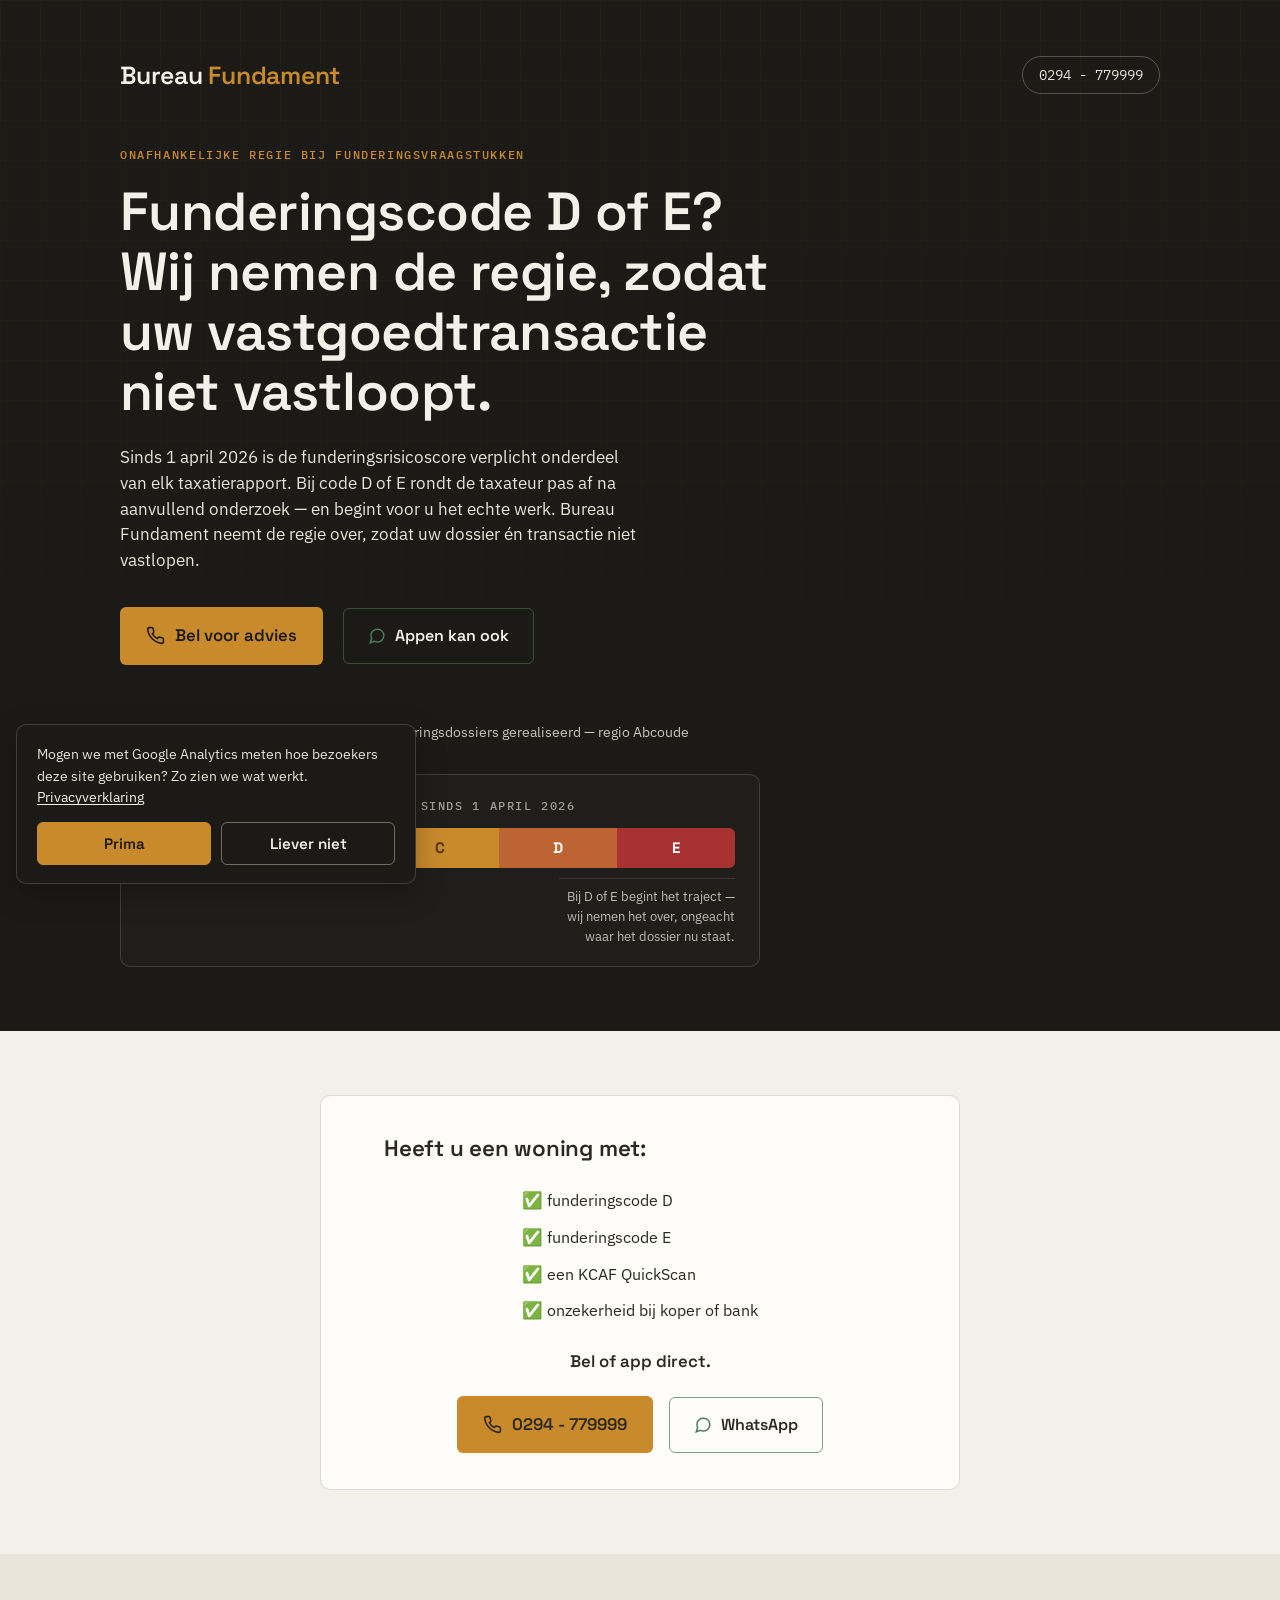
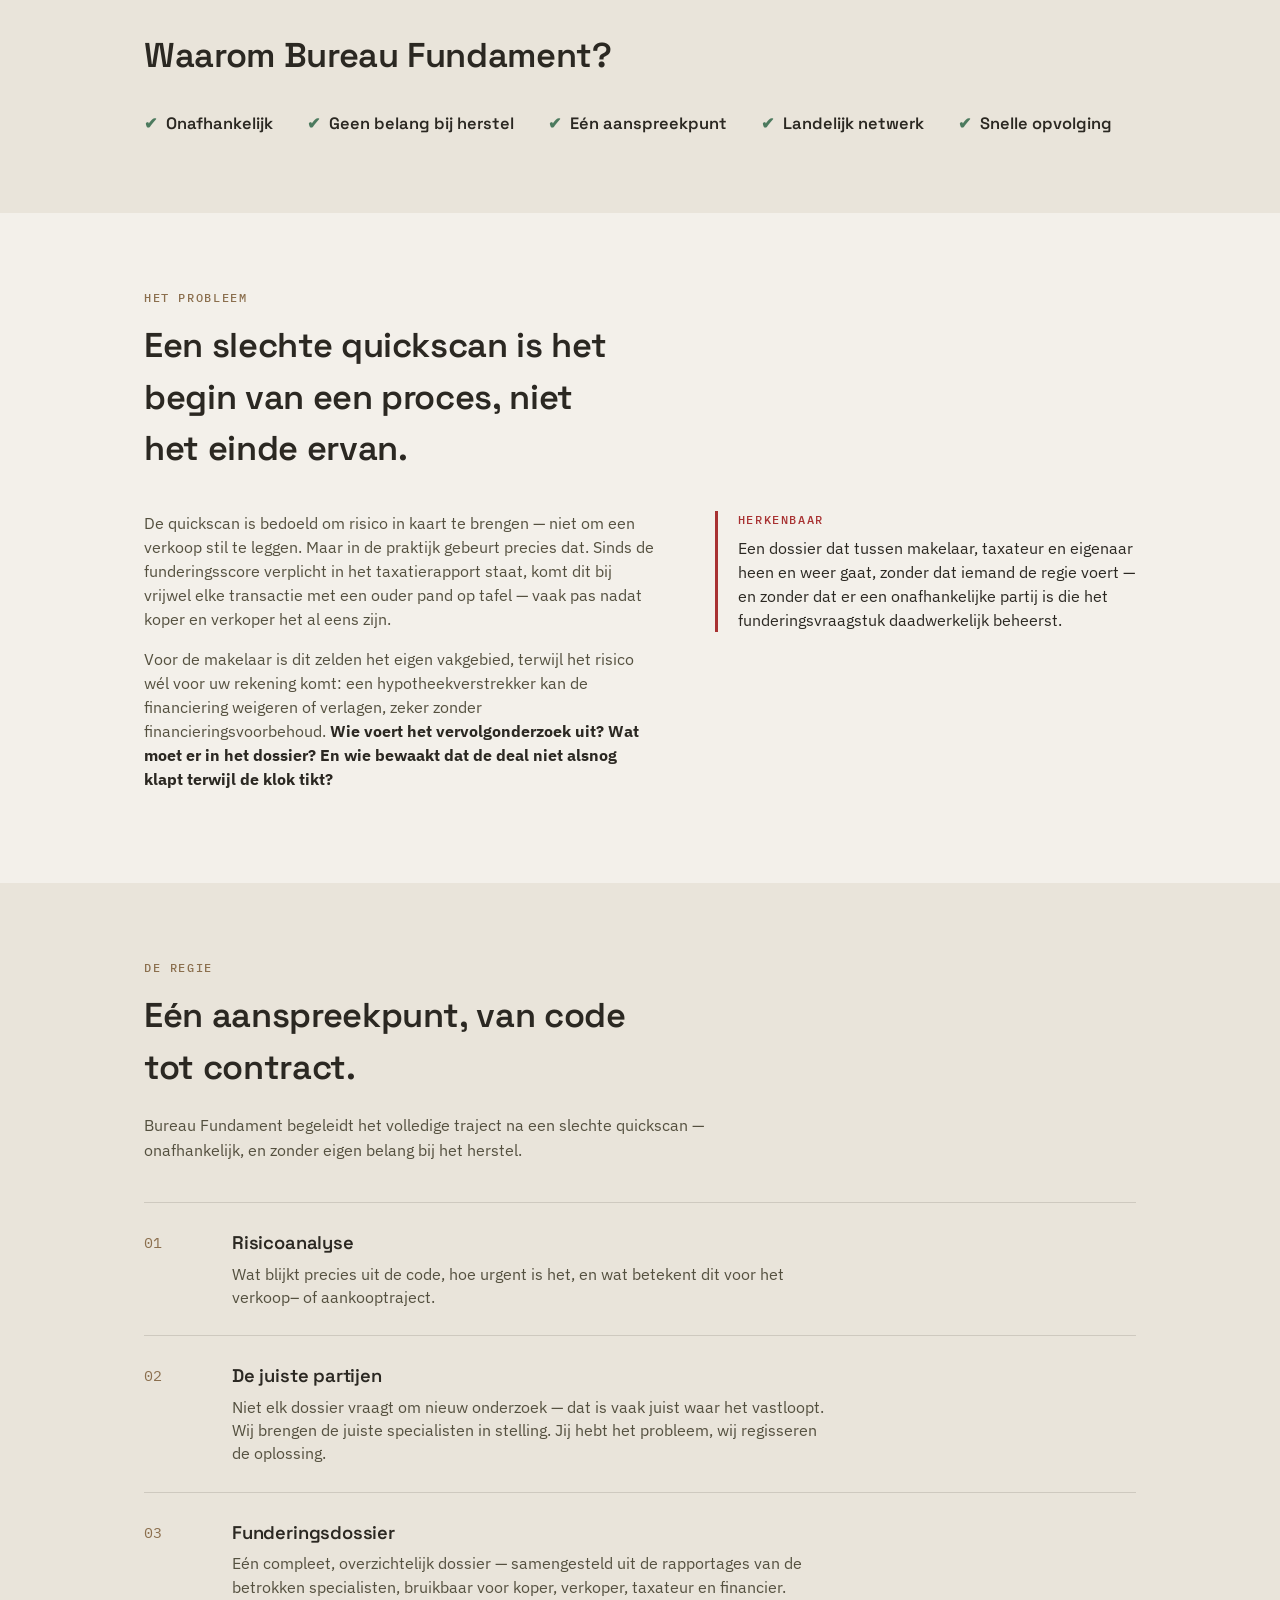
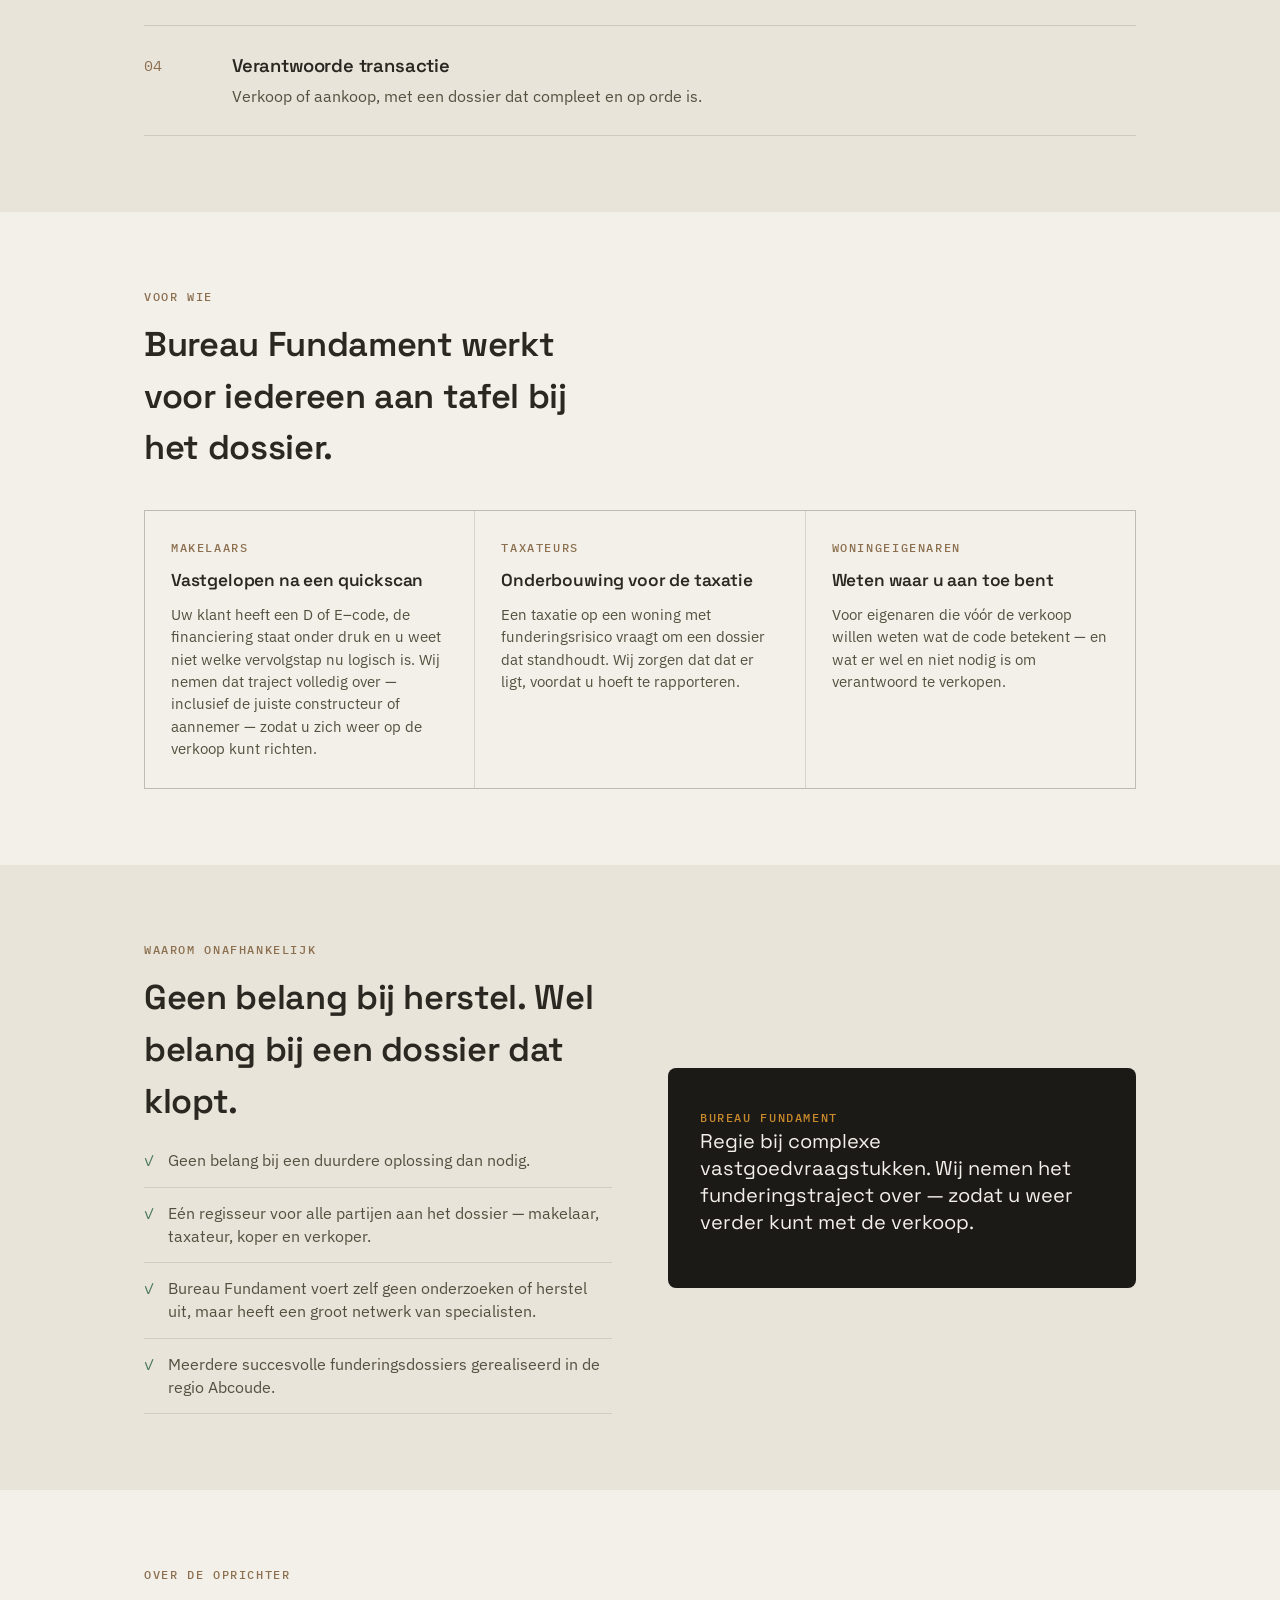
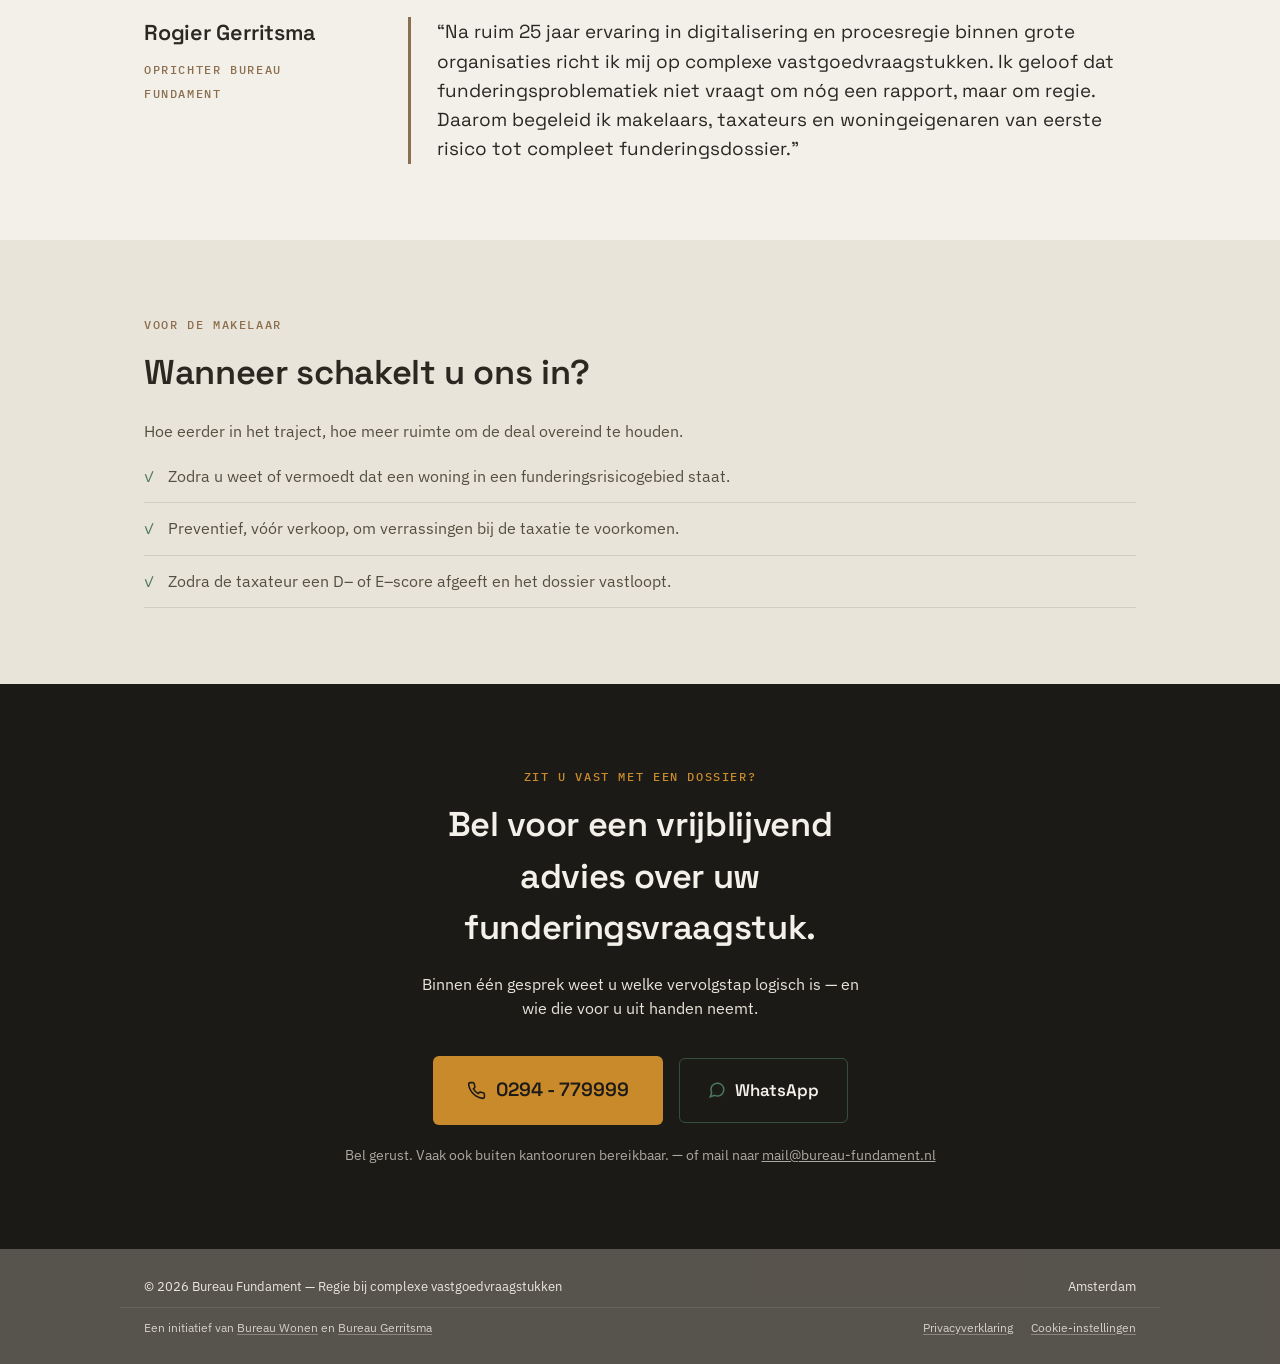
==== commit fc294bc4: "Add files via upload Google Tag en Privacy Statement en Cookie" ====
--- a/index.html
+++ b/index.html
@@ -1,12 +1,33 @@
 <!DOCTYPE html>
 <html lang="nl">
 <head>
+<!-- Google tag (gtag.js) — wordt pas geladen na toestemming via de cookiebalk -->
+<script>
+  window.dataLayer = window.dataLayer || [];
+  function gtag(){dataLayer.push(arguments);}
+  var GA_ID = 'G-FLDM7SHN79';
+  window.gaGeladen = false;
+  function laadAnalytics(){
+    if (window.gaGeladen) return;
+    window.gaGeladen = true;
+    var s = document.createElement('script');
+    s.async = true;
+    s.src = 'https://www.googletagmanager.com/gtag/js?id=' + GA_ID;
+    document.head.appendChild(s);
+    gtag('js', new Date());
+    gtag('config', GA_ID, {
+      allow_google_signals: false,
+      allow_ad_personalization_signals: false
+    });
+  }
+  try { if (localStorage.getItem('bf_cookiekeuze') === 'ja') laadAnalytics(); } catch (e) {}
+</script>
 <meta charset="UTF-8">
 <meta name="viewport" content="width=device-width, initial-scale=1.0">
 <title>Bureau Fundament — Regie bij funderingsvraagstukken</title>
 <link rel="preconnect" href="https://fonts.googleapis.com">
 <link rel="preconnect" href="https://fonts.gstatic.com" crossorigin>
-<link href="https://fonts.googleapis.com/css2?family=Space+Grotesk:wght@400;500;600;700&family=Inter:wght@400;500;600&family=IBM+Plex+Mono:wght@500&display=swap" rel="stylesheet">
+<link href="https://fonts.googleapis.com/css2?family=Space+Grotesk:wght@400;500;600;700&family=IBM+Plex+Sans:wght@400;500;600&family=IBM+Plex+Mono:wght@500&display=swap" rel="stylesheet">
 <style>
   :root{
     --grond-donker:#1c1a17;
@@ -27,7 +48,7 @@
   html{scroll-behavior:smooth;}
 
   body{
-    font-family:'Inter', sans-serif;
+    font-family:'IBM Plex Sans', sans-serif;
     color:var(--inkt);
     background:var(--beton-licht);
     line-height:1.5;
@@ -44,7 +65,7 @@
   .label{
     font-family:'IBM Plex Mono', monospace;
     font-size:0.72rem;
-    letter-spacing:0.22em;
+    letter-spacing:0.14em;
     text-transform:uppercase;
     font-weight:500;
   }
@@ -83,8 +104,7 @@
 
   .hero-inner{
     position:relative;
-    padding-top:56px;
-    padding-bottom:64px;
+    padding:56px 0 64px;
   }
 
   .brandbar{
@@ -101,22 +121,7 @@
     letter-spacing:-0.01em;
   }
 
-  .brand{display:flex; flex-direction:column; line-height:1;}
-  .brand-bureau{
-    font-family:'IBM Plex Mono', monospace;
-    font-size:0.68rem;
-    font-weight:500;
-    letter-spacing:0.22em;
-    text-transform:uppercase;
-    color:var(--beton);
-    opacity:0.75;
-    margin-bottom:6px;
-  }
-  .brand-naam{color:var(--code-amber);}
-
-  .vinkje svg, .vink svg{width:18px; height:18px; display:block;}
-  .check-lijst .vinkje{color:var(--code-groen); flex-shrink:0;}
-  .puntenlijst .vinkje{padding-top:2px;}
+  .brand span{color:var(--code-amber);}
 
   .brandbar .tel-mini{
     font-family:'IBM Plex Mono', monospace;
@@ -361,7 +366,7 @@
 
   .doelgroep-grid{
     display:grid;
-    grid-template-columns:repeat(2, 1fr);
+    grid-template-columns:repeat(3, 1fr);
     gap:1px;
     background:rgba(43,40,34,0.14);
     border:1px solid rgba(43,40,34,0.14);
@@ -378,14 +383,6 @@
   .doelgroep-card h3{font-size:1.08rem; margin-bottom:10px;}
 
   .doelgroep-card p{color:var(--inkt-zacht); font-size:0.93rem;}
-
-  /* preventief */
-
-  .sectie-preventief{background:var(--grond-donker); color:var(--beton-licht);}
-  .sectie-preventief .kop-eyebrow{color:var(--code-amber);}
-  .sectie-preventief .intro-tekst{color:var(--beton);}
-  .sectie-preventief .puntenlijst li{color:var(--beton); border-bottom-color:rgba(233,228,218,0.14);}
-  .sectie-preventief .cta-knoppen{justify-content:flex-start; margin-top:30px;}
 
   /* onafhankelijk */
 
@@ -653,6 +650,60 @@
 
   .sticky-call svg{width:17px;height:17px;flex-shrink:0;}
 
+  /* cookiebalk (geen muur: pagina blijft gewoon bruikbaar) */
+
+  .cookiebalk{
+    position:fixed;
+    left:16px;
+    bottom:16px;
+    max-width:400px;
+    background:var(--grond-donker);
+    color:var(--beton-licht);
+    border:1px solid rgba(233,228,218,0.18);
+    border-radius:10px;
+    padding:18px 20px;
+    z-index:60;
+    box-shadow:0 10px 30px rgba(0,0,0,0.25);
+    font-size:0.9rem;
+    transition:bottom 0.25s ease;
+  }
+
+  .cookiebalk[hidden]{display:none;}
+
+  .cookiebalk p{margin-bottom:14px; color:var(--beton);}
+
+  .cookiebalk p a{text-decoration:underline; text-underline-offset:2px; color:var(--beton-licht);}
+
+  .cookiebalk-knoppen{display:flex; gap:10px;}
+
+  .cookiebalk button{
+    flex:1;
+    font-family:'Space Grotesk', sans-serif;
+    font-weight:600;
+    font-size:0.95rem;
+    padding:11px 14px;
+    border-radius:6px;
+    cursor:pointer;
+  }
+
+  .cookiebalk .ck-ja{background:var(--code-amber); color:var(--grond-donker); border:1px solid var(--code-amber);}
+
+  .cookiebalk .ck-nee{background:transparent; color:var(--beton-licht); border:1px solid rgba(233,228,218,0.4);}
+
+  .footer-links{display:flex; gap:18px; flex-wrap:wrap;}
+
+  .footer-links a, .footer-links button{
+    color:inherit;
+    font:inherit;
+    background:none;
+    border:0;
+    padding:0;
+    cursor:pointer;
+    text-decoration:underline;
+    text-decoration-color:rgba(233,228,218,0.4);
+    text-underline-offset:2px;
+  }
+
   @media (max-width: 780px){
     .probleem-grid{grid-template-columns:1fr; gap:32px;}
     .doelgroep-grid{grid-template-columns:1fr;}
@@ -661,6 +712,8 @@
     section{padding:56px 0;}
     .sticky-call{display:flex;}
     body{padding-bottom:64px;}
+    .cookiebalk{left:10px; right:10px; bottom:10px; max-width:none;}
+    .sticky-call.tonen ~ .cookiebalk{bottom:74px;}
   }
 </style>
 </head>
@@ -668,16 +721,16 @@
 
 <header class="hero">
   <div class="wrap hero-inner">
-    <div class="brandbar">
-      <div class="brand" aria-label="Bureau Fundament"><span class="brand-bureau">Bureau</span><span class="brand-naam">Fundament</span></div>
+    <div class="brandbar" data-locatie="header">
+      <div class="brand">Bureau <span>Fundament</span></div>
       <a class="tel-mini" href="tel:+31294779999">0294 - 779999</a>
     </div>
 
     <div class="eyebrow label">Onafhankelijke regie bij funderingsvraagstukken</div>
-    <h1>Funderingscode D of E?<br>Wij nemen de regie, zodat uw vastgoedtransactie niet vastloopt</h1>
-    <p class="lede">Van eerste risico-inschatting tot compleet funderingsdossier. Sinds 1 april 2026 is de funderingsrisicoscore standaard onderdeel van het gevalideerde taxatierapport. Bij code D of E moet de taxateur onderbouwen of aanvullend onderzoek nodig is. Bureau Fundament bouwt het dossier waarmee uw transactie verder kan &#8212; en zorgt dat iedereen weet wat er moet gebeuren, en wanneer.</p>
-
-    <div class="cta-row">
+    <h1>Funderingscode D of E?<br>Wij nemen de regie, zodat uw vastgoedtransactie niet vastloopt.</h1>
+    <p class="lede">Sinds 1 april 2026 is de funderingsrisicoscore verplicht onderdeel van elk taxatierapport. Bij code D of E rondt de taxateur pas af na aanvullend onderzoek &#8212; en begint voor u het echte werk. Bureau Fundament neemt de regie over, zodat uw dossier én transactie niet vastlopen.</p>
+
+    <div class="cta-row" data-locatie="hero">
       <a class="btn-call" href="tel:+31294779999">
         <svg viewBox="0 0 24 24" fill="none" stroke="currentColor" stroke-width="2"><path d="M22 16.92v3a2 2 0 0 1-2.18 2 19.79 19.79 0 0 1-8.63-3.07 19.5 19.5 0 0 1-6-6 19.79 19.79 0 0 1-3.07-8.67A2 2 0 0 1 4.11 2h3a2 2 0 0 1 2 1.72c.127.96.361 1.903.7 2.81a2 2 0 0 1-.45 2.11L8.09 9.91a16 16 0 0 0 6 6l1.27-1.27a2 2 0 0 1 2.11-.45c.907.339 1.85.573 2.81.7A2 2 0 0 1 22 16.92z"/></svg>
         Bel voor advies
@@ -695,7 +748,7 @@
 
     <div class="schaal">
       <div class="schaal-top">
-        <span class="label">Standaard in het gevalideerde taxatierapport sinds 1 april 2026</span>
+        <span class="label">Verplicht in het taxatierapport sinds 1 april 2026</span>
       </div>
       <div class="schaal-bar">
         <div class="schaal-seg seg-a">A</div>
@@ -713,14 +766,13 @@
 
 <section class="sectie-check sectie-licht">
   <div class="wrap">
-    <div class="check-kaart">
+    <div class="check-kaart" data-locatie="checklist">
       <h2 class="check-kop">Heeft u een woning met:</h2>
       <ul class="check-lijst">
-        <li><span class="vinkje"><svg viewBox="0 0 24 24" fill="none" stroke="currentColor" stroke-width="2" stroke-linecap="round" stroke-linejoin="round" aria-hidden="true"><path d="M5 12.5l4.5 4.5L19 7.5"/></svg></span>funderingscode D</li>
-        <li><span class="vinkje"><svg viewBox="0 0 24 24" fill="none" stroke="currentColor" stroke-width="2" stroke-linecap="round" stroke-linejoin="round" aria-hidden="true"><path d="M5 12.5l4.5 4.5L19 7.5"/></svg></span>funderingscode E</li>
-        <li><span class="vinkje"><svg viewBox="0 0 24 24" fill="none" stroke="currentColor" stroke-width="2" stroke-linecap="round" stroke-linejoin="round" aria-hidden="true"><path d="M5 12.5l4.5 4.5L19 7.5"/></svg></span>een QuickScan-uitslag die vragen oproept</li>
-        <li><span class="vinkje"><svg viewBox="0 0 24 24" fill="none" stroke="currentColor" stroke-width="2" stroke-linecap="round" stroke-linejoin="round" aria-hidden="true"><path d="M5 12.5l4.5 4.5L19 7.5"/></svg></span>onzekerheid bij koper of bank</li>
-        <li><span class="vinkje"><svg viewBox="0 0 24 24" fill="none" stroke="currentColor" stroke-width="2" stroke-linecap="round" stroke-linejoin="round" aria-hidden="true"><path d="M5 12.5l4.5 4.5L19 7.5"/></svg></span>een verkoop in een funderingsrisicogebied</li>
+        <li>&#9989; funderingscode D</li>
+        <li>&#9989; funderingscode E</li>
+        <li>&#9989; een KCAF QuickScan</li>
+        <li>&#9989; onzekerheid bij koper of bank</li>
       </ul>
       <p class="check-actie">Bel of app direct.</p>
       <div class="cta-knoppen">
@@ -741,11 +793,11 @@
   <div class="wrap">
     <h2>Waarom Bureau Fundament?</h2>
     <div class="kort-lijst">
-      <div class="kort-item"><span class="vink"><svg viewBox="0 0 24 24" fill="none" stroke="currentColor" stroke-width="2" stroke-linecap="round" stroke-linejoin="round" aria-hidden="true"><path d="M5 12.5l4.5 4.5L19 7.5"/></svg></span> Onafhankelijk</div>
-      <div class="kort-item"><span class="vink"><svg viewBox="0 0 24 24" fill="none" stroke="currentColor" stroke-width="2" stroke-linecap="round" stroke-linejoin="round" aria-hidden="true"><path d="M5 12.5l4.5 4.5L19 7.5"/></svg></span> Geen belang bij herstel</div>
-      <div class="kort-item"><span class="vink"><svg viewBox="0 0 24 24" fill="none" stroke="currentColor" stroke-width="2" stroke-linecap="round" stroke-linejoin="round" aria-hidden="true"><path d="M5 12.5l4.5 4.5L19 7.5"/></svg></span> Eén aanspreekpunt</div>
-      <div class="kort-item"><span class="vink"><svg viewBox="0 0 24 24" fill="none" stroke="currentColor" stroke-width="2" stroke-linecap="round" stroke-linejoin="round" aria-hidden="true"><path d="M5 12.5l4.5 4.5L19 7.5"/></svg></span> Onafhankelijk netwerk van specialisten</div>
-      <div class="kort-item"><span class="vink"><svg viewBox="0 0 24 24" fill="none" stroke="currentColor" stroke-width="2" stroke-linecap="round" stroke-linejoin="round" aria-hidden="true"><path d="M5 12.5l4.5 4.5L19 7.5"/></svg></span> Snelle opvolging</div>
+      <div class="kort-item"><span class="vink">&#10004;</span> Onafhankelijk</div>
+      <div class="kort-item"><span class="vink">&#10004;</span> Geen belang bij herstel</div>
+      <div class="kort-item"><span class="vink">&#10004;</span> Eén aanspreekpunt</div>
+      <div class="kort-item"><span class="vink">&#10004;</span> Landelijk netwerk</div>
+      <div class="kort-item"><span class="vink">&#10004;</span> Snelle opvolging</div>
     </div>
   </div>
 </section>
@@ -753,13 +805,12 @@
 <section class="sectie-licht">
   <div class="wrap">
     <div class="kop-eyebrow label">Het probleem</div>
-    <h2>Code D of E? Dan begint het traject pas</h2>
+    <h2>Een slechte quickscan is het begin van een proces, niet het einde ervan.</h2>
 
     <div class="probleem-grid">
       <div class="probleem-tekst">
-        <p>De funderingsscore is bedoeld om risico in kaart te brengen &#8212; niet om een verkoop stil te leggen. Maar in de praktijk gebeurt dat wel. Sinds 1 april 2026 is funderingsrisico een vast onderdeel van het taxatierapport. Daardoor komt funderingsinformatie bij steeds meer aan- en verkooptrajecten nadrukkelijk op tafel &#8212; steeds vaker al in het voortraject, maar ook nog regelmatig pas nadat koper en verkoper het al eens zijn.</p>
-        <p>Een D of E betekent niet automatisch nieuw onderzoek. Eerst de vraag: welke informatie is er al, en is die voldoende? Pas daarna volgt, als het nodig is, aanvullend onderzoek.</p>
-        <p>Voor de makelaar is dit zelden het eigen vakgebied, terwijl het risico wél voor uw rekening komt: een hypotheekverstrekker kan de financiering weigeren of verlagen, zeker zonder financieringsvoorbehoud. <strong>Wie bepaalt de vervolgstap? Wat moet er in het dossier? En wie bewaakt dat de deal niet alsnog klapt terwijl de klok tikt?</strong></p>
+        <p>De quickscan is bedoeld om risico in kaart te brengen &#8212; niet om een verkoop stil te leggen. Maar in de praktijk gebeurt precies dat. Sinds de funderingsscore verplicht in het taxatierapport staat, komt dit bij vrijwel elke transactie met een ouder pand op tafel &#8212; vaak pas nadat koper en verkoper het al eens zijn.</p>
+        <p>Voor de makelaar is dit zelden het eigen vakgebied, terwijl het risico wél voor uw rekening komt: een hypotheekverstrekker kan de financiering weigeren of verlagen, zeker zonder financieringsvoorbehoud. <strong>Wie voert het vervolgonderzoek uit? Wat moet er in het dossier? En wie bewaakt dat de deal niet alsnog klapt terwijl de klok tikt?</strong></p>
       </div>
       <div class="vastgelopen">
         <span class="label">Herkenbaar</span>
@@ -772,64 +823,38 @@
 <section class="sectie-beton">
   <div class="wrap">
     <div class="kop-eyebrow label">De regie</div>
-    <h2>Wij bouwen het dossier waarmee uw transactie verder kan</h2>
-    <p class="intro-tekst">Bureau Fundament voert zelf geen onderzoek of herstel uit. Wij organiseren de informatieketen: van risicoscore tot een compleet funderingsdossier voor taxateur, financier, koper en verkoper.</p>
+    <h2>Eén aanspreekpunt, van code tot contract.</h2>
+    <p class="intro-tekst">Bureau Fundament begeleidt het volledige traject na een slechte quickscan &#8212; onafhankelijk, en zonder eigen belang bij het herstel.</p>
 
     <div class="proces-lijst">
       <div class="stap">
         <div class="stap-nr">01</div>
         <div>
-          <h3>Dossieranalyse</h3>
-          <p>Wat staat er in het funderingsrisicorapport, welke informatie is er al &#8212; archief, eerdere onderzoeken, uitgevoerd herstel &#8212; en wat betekent dit voor het verkoop- of aankooptraject?</p>
+          <h3>Risicoanalyse</h3>
+          <p>Wat blijkt precies uit de code, hoe urgent is het, en wat betekent dit voor het verkoop&#8211; of aankooptraject.</p>
         </div>
       </div>
       <div class="stap">
         <div class="stap-nr">02</div>
         <div>
-          <h3>Vervolgstap bepalen</h3>
-          <p>Is de bestaande informatie voldoende, of is aanvullend onderzoek nodig? Niet elk dossier vraagt om nieuw onderzoek &#8212; en juist daar loopt het vaak vast.</p>
+          <h3>De juiste partijen</h3>
+          <p>Niet elk dossier vraagt om nieuw onderzoek &#8212; dat is vaak juist waar het vastloopt. Wij brengen de juiste specialisten in stelling. Jij hebt het probleem, wij regisseren de oplossing.</p>
         </div>
       </div>
       <div class="stap">
         <div class="stap-nr">03</div>
         <div>
-          <h3>Specialist inschakelen en begeleiden</h3>
-          <p>Wij schakelen de juiste onafhankelijke deskundige in en bewaken opdracht, planning en oplevering.</p>
+          <h3>Funderingsdossier</h3>
+          <p>Eén compleet, overzichtelijk dossier &#8212; samengesteld uit de rapportages van de betrokken specialisten, bruikbaar voor koper, verkoper, taxateur en financier.</p>
         </div>
       </div>
       <div class="stap">
         <div class="stap-nr">04</div>
         <div>
-          <h3>Funderingsdossier samenstellen</h3>
-          <p>Alle relevante informatie in één helder dossier &#8212; bruikbaar voor koper, verkoper, taxateur en financier.</p>
+          <h3>Verantwoorde transactie</h3>
+          <p>Verkoop of aankoop, met een dossier dat compleet en op orde is.</p>
         </div>
       </div>
-      <div class="stap">
-        <div class="stap-nr">05</div>
-        <div>
-          <h3>Afstemming tot aan de transactie</h3>
-          <p>Makelaar, taxateur, eigenaar, koper en hypotheekadviseur weten waar ze aan toe zijn, zodat de transactie verder kan.</p>
-        </div>
-      </div>
-    </div>
-  </div>
-</section>
-
-<section class="sectie-preventief">
-  <div class="wrap">
-    <div class="kop-eyebrow label">Vóór de verkoop</div>
-    <h2>Funderingscheck vóór verkoop</h2>
-    <p class="intro-tekst">Voorkom dat het funderingsvraagstuk pas begint nadat de koopovereenkomst is getekend.</p>
-    <ul class="puntenlijst">
-      <li><span class="vinkje"><svg viewBox="0 0 24 24" fill="none" stroke="currentColor" stroke-width="2" stroke-linecap="round" stroke-linejoin="round" aria-hidden="true"><path d="M5 12.5l4.5 4.5L19 7.5"/></svg></span> Wij beoordelen de funderingsinformatie voordat de woning online komt.</li>
-      <li><span class="vinkje"><svg viewBox="0 0 24 24" fill="none" stroke="currentColor" stroke-width="2" stroke-linecap="round" stroke-linejoin="round" aria-hidden="true"><path d="M5 12.5l4.5 4.5L19 7.5"/></svg></span> Is aanvullend onderzoek nodig, dan regelen we dat ruim vóór de eerste bezichtiging.</li>
-      <li><span class="vinkje"><svg viewBox="0 0 24 24" fill="none" stroke="currentColor" stroke-width="2" stroke-linecap="round" stroke-linejoin="round" aria-hidden="true"><path d="M5 12.5l4.5 4.5L19 7.5"/></svg></span> U start de verkoop met een dossier dat klaarligt voor koper, taxateur en financier.</li>
-    </ul>
-    <div class="cta-knoppen">
-      <a class="btn-call" href="tel:+31294779999">
-        <svg viewBox="0 0 24 24" fill="none" stroke="currentColor" stroke-width="2"><path d="M22 16.92v3a2 2 0 0 1-2.18 2 19.79 19.79 0 0 1-8.63-3.07 19.5 19.5 0 0 1-6-6 19.79 19.79 0 0 1-3.07-8.67A2 2 0 0 1 4.11 2h3a2 2 0 0 1 2 1.72c.127.96.361 1.903.7 2.81a2 2 0 0 1-.45 2.11L8.09 9.91a16 16 0 0 0 6 6l1.27-1.27a2 2 0 0 1 2.11-.45c.907.339 1.85.573 2.81.7A2 2 0 0 1 22 16.92z"/></svg>
-        Check aanvragen
-      </a>
     </div>
   </div>
 </section>
@@ -837,7 +862,7 @@
 <section class="sectie-licht">
   <div class="wrap">
     <div class="kop-eyebrow label">Voor wie</div>
-    <h2>Bureau Fundament werkt voor iedereen aan tafel bij het dossier</h2>
+    <h2>Bureau Fundament werkt voor iedereen aan tafel bij het dossier.</h2>
 
     <div class="doelgroep-grid">
       <div class="doelgroep-card">
@@ -848,12 +873,7 @@
       <div class="doelgroep-card">
         <span class="label">Taxateurs</span>
         <h3>Onderbouwing voor de taxatie</h3>
-        <p>Een dossier dat aanvullende onderbouwing vraagt? Wij organiseren het vervolg, zodat de informatie er ligt voordat u rapporteert.</p>
-      </div>
-      <div class="doelgroep-card">
-        <span class="label">Hypotheekadviseurs</span>
-        <h3>Financiering met funderingsrisico</h3>
-        <p>Speelt de funderingsscore een rol in het financieringsdossier? Wij brengen de informatie bijeen die de geldverstrekker nodig heeft om het dossier te beoordelen.</p>
+        <p>Een taxatie op een woning met funderingsrisico vraagt om een dossier dat standhoudt. Wij zorgen dat dat er ligt, voordat u hoeft te rapporteren.</p>
       </div>
       <div class="doelgroep-card">
         <span class="label">Woningeigenaren</span>
@@ -869,18 +889,17 @@
     <div class="onafhankelijk">
       <div>
         <div class="kop-eyebrow label">Waarom onafhankelijk</div>
-        <h2>Geen belang bij herstel, wel bij een dossier dat klopt</h2>
+        <h2>Geen belang bij herstel. Wel belang bij een dossier dat klopt.</h2>
         <ul class="puntenlijst">
-          <li><span class="vinkje"><svg viewBox="0 0 24 24" fill="none" stroke="currentColor" stroke-width="2" stroke-linecap="round" stroke-linejoin="round" aria-hidden="true"><path d="M5 12.5l4.5 4.5L19 7.5"/></svg></span> Geen belang bij een duurdere oplossing dan nodig.</li>
-          <li><span class="vinkje"><svg viewBox="0 0 24 24" fill="none" stroke="currentColor" stroke-width="2" stroke-linecap="round" stroke-linejoin="round" aria-hidden="true"><path d="M5 12.5l4.5 4.5L19 7.5"/></svg></span> Eén regisseur voor alle partijen aan het dossier &#8212; makelaar, taxateur, hypotheekadviseur, koper en verkoper.</li>
-          <li><span class="vinkje"><svg viewBox="0 0 24 24" fill="none" stroke="currentColor" stroke-width="2" stroke-linecap="round" stroke-linejoin="round" aria-hidden="true"><path d="M5 12.5l4.5 4.5L19 7.5"/></svg></span> Bureau Fundament voert zelf geen funderingsonderzoek of herstel uit. Daardoor hebben wij geen financieel belang bij de uitkomst van het onderzoek of de gekozen oplossing.</li>
-          <li><span class="vinkje"><svg viewBox="0 0 24 24" fill="none" stroke="currentColor" stroke-width="2" stroke-linecap="round" stroke-linejoin="round" aria-hidden="true"><path d="M5 12.5l4.5 4.5L19 7.5"/></svg></span> Een onafhankelijk netwerk van constructeurs, funderingsspecialisten en onderzoeksbureaus.</li>
-          <li><span class="vinkje"><svg viewBox="0 0 24 24" fill="none" stroke="currentColor" stroke-width="2" stroke-linecap="round" stroke-linejoin="round" aria-hidden="true"><path d="M5 12.5l4.5 4.5L19 7.5"/></svg></span> Meerdere succesvolle funderingsdossiers gerealiseerd in de regio Abcoude.</li>
+          <li><span class="vinkje">&#10003;</span> Geen belang bij een duurdere oplossing dan nodig.</li>
+          <li><span class="vinkje">&#10003;</span> Eén regisseur voor alle partijen aan het dossier &#8212; makelaar, taxateur, koper en verkoper.</li>
+          <li><span class="vinkje">&#10003;</span> Bureau Fundament voert zelf geen onderzoeken of herstel uit, maar heeft een groot netwerk van specialisten.</li>
+          <li><span class="vinkje">&#10003;</span> Meerdere succesvolle funderingsdossiers gerealiseerd in de regio Abcoude.</li>
         </ul>
       </div>
       <div class="citaatblok">
         <span class="label">Bureau Fundament</span>
-        <p>Wij verkopen geen funderingsonderzoek. Wij bouwen het funderingsdossier waarmee een vastgoedtransactie verder kan.</p>
+        <p>Regie bij complexe vastgoedvraagstukken. Wij nemen het funderingstraject over &#8212; zodat u weer verder kunt met de verkoop.</p>
       </div>
     </div>
   </div>
@@ -895,7 +914,7 @@
         <span class="label">Oprichter Bureau Fundament</span>
       </div>
       <blockquote class="bio-quote">
-        &#8220;Complexe vraagstukken tussen meerdere partijen organiseren is mijn vak &#8212; ruim 25 jaar lang, in digitalisering en procesregie binnen grote organisaties. Als makelaar en taxateur zie ik hoe funderingsdossiers tussen eigenaar, makelaar, taxateur en specialist blijven liggen. Niet omdat niemand wil handelen, maar omdat niemand verantwoordelijk is voor de regie. Die rol neem ik.&#8221;
+        &#8220;Na ruim 25 jaar ervaring in digitalisering en procesregie binnen grote organisaties richt ik mij op complexe vastgoedvraagstukken. Ik geloof dat funderingsproblematiek niet vraagt om nóg een rapport, maar om regie. Daarom begeleid ik makelaars, taxateurs en woningeigenaren van eerste risico tot compleet funderingsdossier.&#8221;
       </blockquote>
     </div>
   </div>
@@ -905,20 +924,19 @@
   <div class="wrap">
     <div class="kop-eyebrow label">Voor de makelaar</div>
     <h2>Wanneer schakelt u ons in?</h2>
-    <p class="intro-tekst">Funderingsinformatie komt steeds eerder in het koopproces op tafel. Hoe eerder u ons inschakelt, hoe meer ruimte om de deal overeind te houden.</p>
+    <p class="intro-tekst">Hoe eerder in het traject, hoe meer ruimte om de deal overeind te houden.</p>
     <ul class="puntenlijst">
-      <li><span class="vinkje"><svg viewBox="0 0 24 24" fill="none" stroke="currentColor" stroke-width="2" stroke-linecap="round" stroke-linejoin="round" aria-hidden="true"><path d="M5 12.5l4.5 4.5L19 7.5"/></svg></span> Preventief, vóór verkoop &#8212; zodra de funderingsinformatie in het voortraject een verhoogd risico laat zien.</li>
-      <li><span class="vinkje"><svg viewBox="0 0 24 24" fill="none" stroke="currentColor" stroke-width="2" stroke-linecap="round" stroke-linejoin="round" aria-hidden="true"><path d="M5 12.5l4.5 4.5L19 7.5"/></svg></span> Zodra u weet of vermoedt dat een woning in een funderingsrisicogebied staat.</li>
-      <li><span class="vinkje"><svg viewBox="0 0 24 24" fill="none" stroke="currentColor" stroke-width="2" stroke-linecap="round" stroke-linejoin="round" aria-hidden="true"><path d="M5 12.5l4.5 4.5L19 7.5"/></svg></span> Zodra de taxateur een D&#8211; of E&#8211;score afgeeft en het dossier vastloopt.</li>
-      <li><span class="vinkje"><svg viewBox="0 0 24 24" fill="none" stroke="currentColor" stroke-width="2" stroke-linecap="round" stroke-linejoin="round" aria-hidden="true"><path d="M5 12.5l4.5 4.5L19 7.5"/></svg></span> Zodra een hypotheekadviseur of geldverstrekker vragen stelt over de funderingsscore.</li>
+      <li><span class="vinkje">&#10003;</span> Zodra u weet of vermoedt dat een woning in een funderingsrisicogebied staat.</li>
+      <li><span class="vinkje">&#10003;</span> Preventief, vóór verkoop, om verrassingen bij de taxatie te voorkomen.</li>
+      <li><span class="vinkje">&#10003;</span> Zodra de taxateur een D&#8211; of E&#8211;score afgeeft en het dossier vastloopt.</li>
     </ul>
   </div>
 </section>
 
-<section class="cta-finaal">
+<section class="cta-finaal" data-locatie="afsluiter">
   <div class="wrap">
     <div class="kop-eyebrow label">Zit u vast met een dossier?</div>
-    <h2>Bel voor een vrijblijvend advies over uw funderingsvraagstuk</h2>
+    <h2>Bel voor een vrijblijvend advies over uw funderingsvraagstuk.</h2>
     <p class="lede">Binnen één gesprek weet u welke vervolgstap logisch is &#8212; en wie die voor u uit handen neemt.</p>
     <div class="cta-knoppen">
       <a class="btn-call" href="tel:+31294779999">
@@ -941,10 +959,14 @@
   </div>
   <div class="wrap">
     <span class="footer-initiatief">Een initiatief van <a href="https://bureau-wonen.nl" target="_blank" rel="noopener">Bureau Wonen</a> en <a href="https://bureaugerritsma.nl" target="_blank" rel="noopener">Bureau Gerritsma</a></span>
+    <span class="footer-links footer-initiatief">
+      <a href="privacy.html">Privacyverklaring</a>
+      <button type="button" id="cookieInstellingen">Cookie-instellingen</button>
+    </span>
   </div>
 </footer>
 
-<div class="sticky-call" id="stickyCall">
+<div class="sticky-call" id="stickyCall" data-locatie="sticky-mobiel">
   <a class="sticky-bel" href="tel:+31294779999">
     <svg viewBox="0 0 24 24" fill="none" stroke="currentColor" stroke-width="2"><path d="M22 16.92v3a2 2 0 0 1-2.18 2 19.79 19.79 0 0 1-8.63-3.07 19.5 19.5 0 0 1-6-6 19.79 19.79 0 0 1-3.07-8.67A2 2 0 0 1 4.11 2h3a2 2 0 0 1 2 1.72c.127.96.361 1.903.7 2.81a2 2 0 0 1-.45 2.11L8.09 9.91a16 16 0 0 0 6 6l1.27-1.27a2 2 0 0 1 2.11-.45c.907.339 1.85.573 2.81.7A2 2 0 0 1 22 16.92z"/></svg>
     Bel nu
@@ -955,7 +977,73 @@
   </a>
 </div>
 
+<div class="cookiebalk" id="cookiebalk" role="region" aria-label="Cookiekeuze" hidden>
+  <p>Mogen we met Google Analytics meten hoe bezoekers deze site gebruiken? Zo zien we wat werkt. <a href="privacy.html">Privacyverklaring</a></p>
+  <div class="cookiebalk-knoppen">
+    <button type="button" class="ck-ja" data-keuze="ja">Prima</button>
+    <button type="button" class="ck-nee" data-keuze="nee">Liever niet</button>
+  </div>
+</div>
+
 <script>
+  /* ---------- cookiekeuze ---------- */
+  var balk = document.getElementById('cookiebalk');
+
+  function leesKeuze(){
+    try { return localStorage.getItem('bf_cookiekeuze'); } catch (e) { return null; }
+  }
+
+  function wisGaCookies(){
+    var host = location.hostname.replace(/^www\./, '');
+    document.cookie.split(';').forEach(function(c){
+      var naam = c.split('=')[0].trim();
+      if (naam.indexOf('_ga') === 0) {
+        ['', ';domain=' + host, ';domain=.' + host].forEach(function(d){
+          document.cookie = naam + '=;expires=Thu, 01 Jan 1970 00:00:00 GMT;path=/' + d;
+        });
+      }
+    });
+  }
+
+  if (!leesKeuze()) balk.hidden = false;
+
+  balk.addEventListener('click', function(e){
+    var knop = e.target.closest('button[data-keuze]');
+    if (!knop) return;
+    var keuze = knop.getAttribute('data-keuze');
+    var wasGeladen = window.gaGeladen;
+    try { localStorage.setItem('bf_cookiekeuze', keuze); } catch (err) {}
+    balk.hidden = true;
+    if (keuze === 'ja') {
+      laadAnalytics();
+    } else {
+      wisGaCookies();
+      if (wasGeladen) location.reload();
+    }
+  });
+
+  document.getElementById('cookieInstellingen').addEventListener('click', function(){
+    balk.hidden = false;
+  });
+
+  /* ---------- conversie-events: bellen, WhatsApp, mail ---------- */
+  document.addEventListener('click', function(e){
+    var a = e.target.closest('a[href]');
+    if (!a || !window.gaGeladen) return;
+    var href = a.getAttribute('href');
+    var naam = null;
+    if (href.indexOf('tel:') === 0) naam = 'klik_bellen';
+    else if (href.indexOf('wa.me') > -1) naam = 'klik_whatsapp';
+    else if (href.indexOf('mailto:') === 0) naam = 'klik_email';
+    if (!naam) return;
+    var plek = a.closest('[data-locatie]');
+    gtag('event', naam, {
+      locatie: plek ? plek.getAttribute('data-locatie') : 'overig',
+      transport_type: 'beacon'
+    });
+  });
+
+  /* ---------- sticky mobiele call bar ---------- */
   var hero = document.querySelector('.hero');
   var sticky = document.getElementById('stickyCall');
   window.addEventListener('scroll', function(){
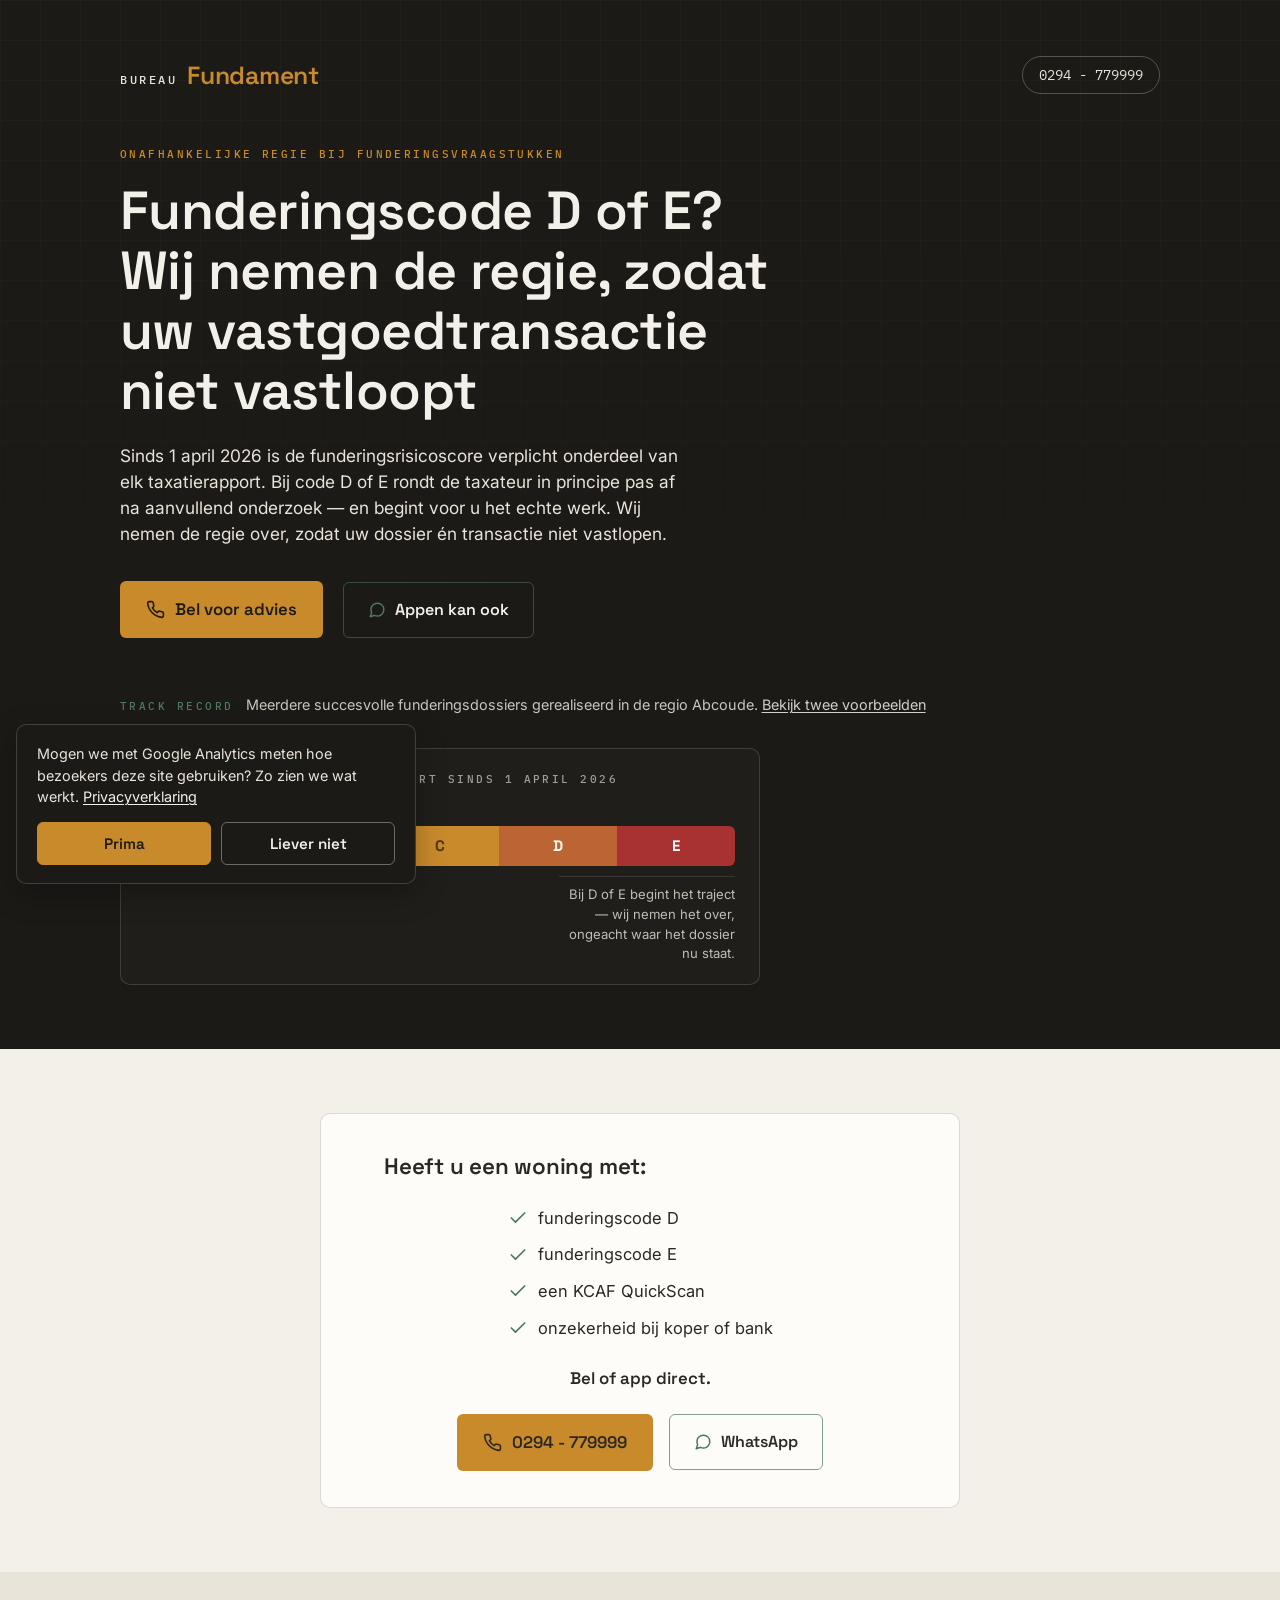
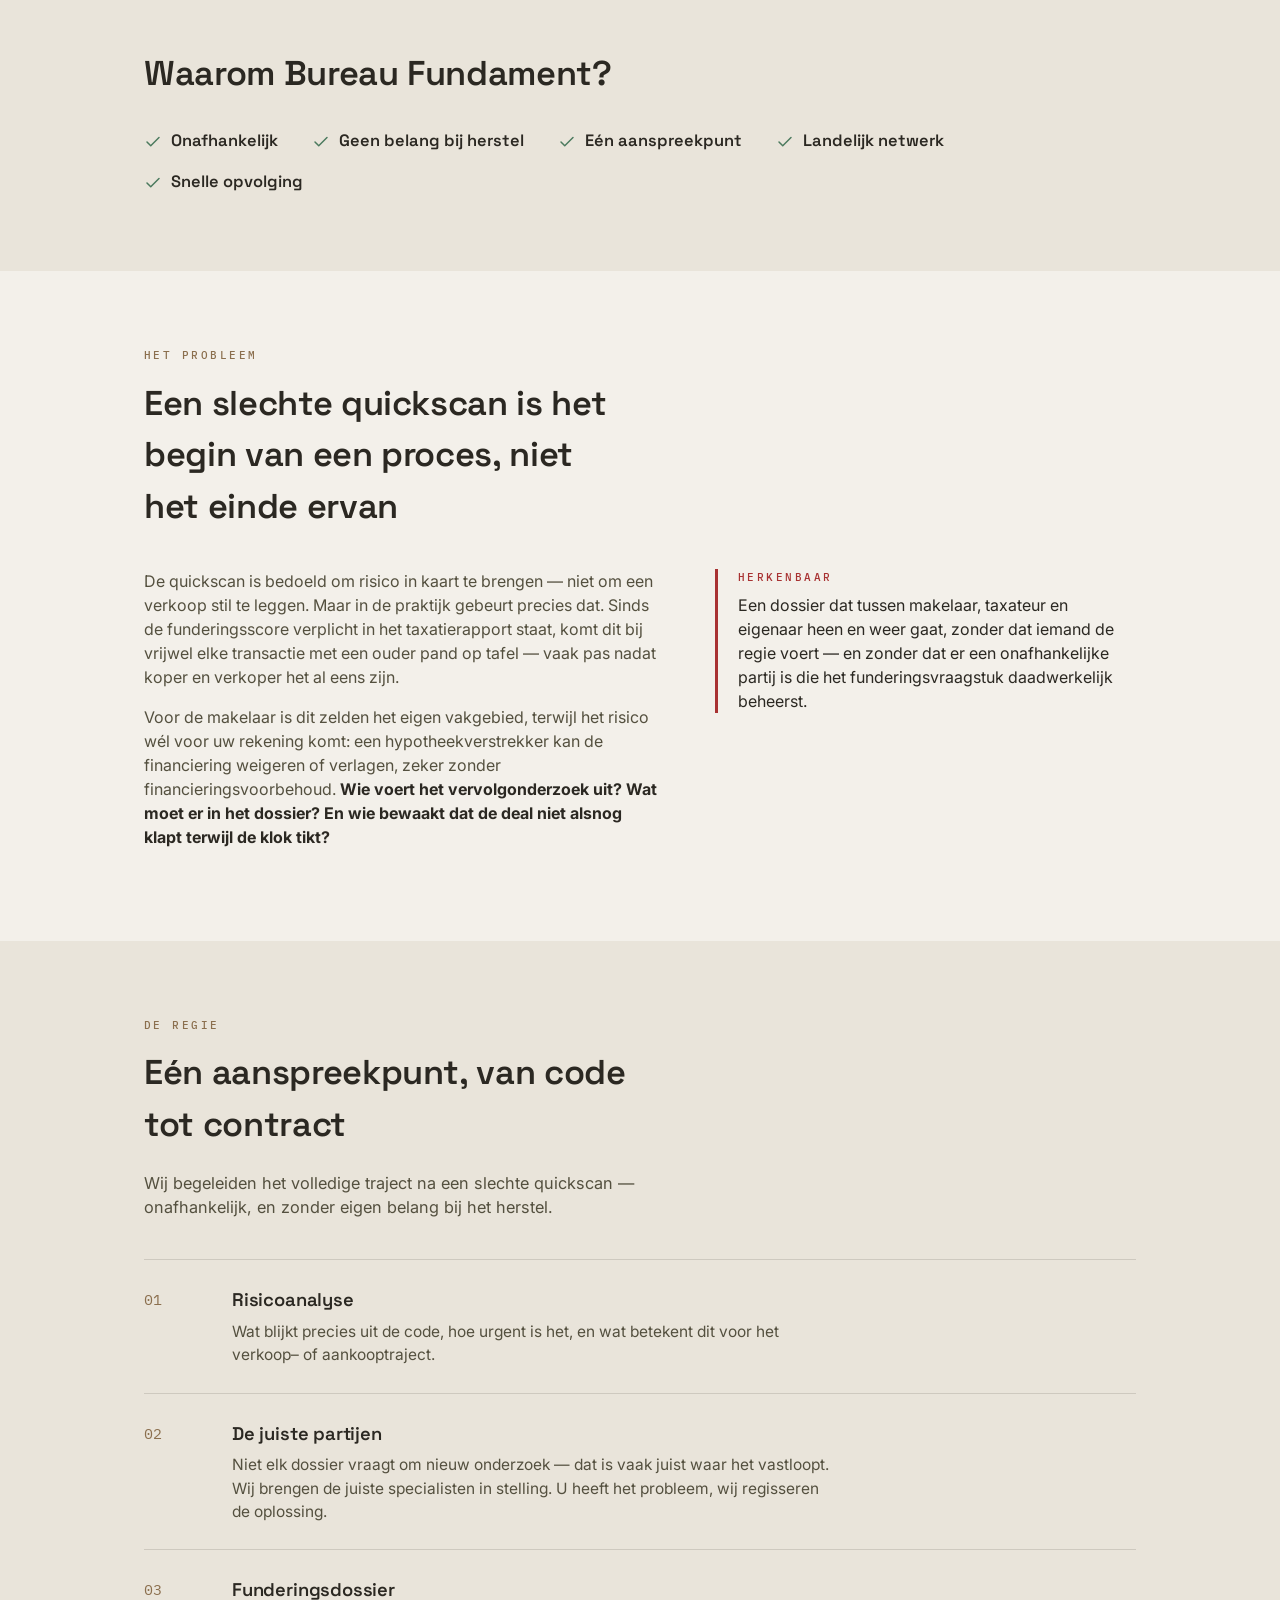
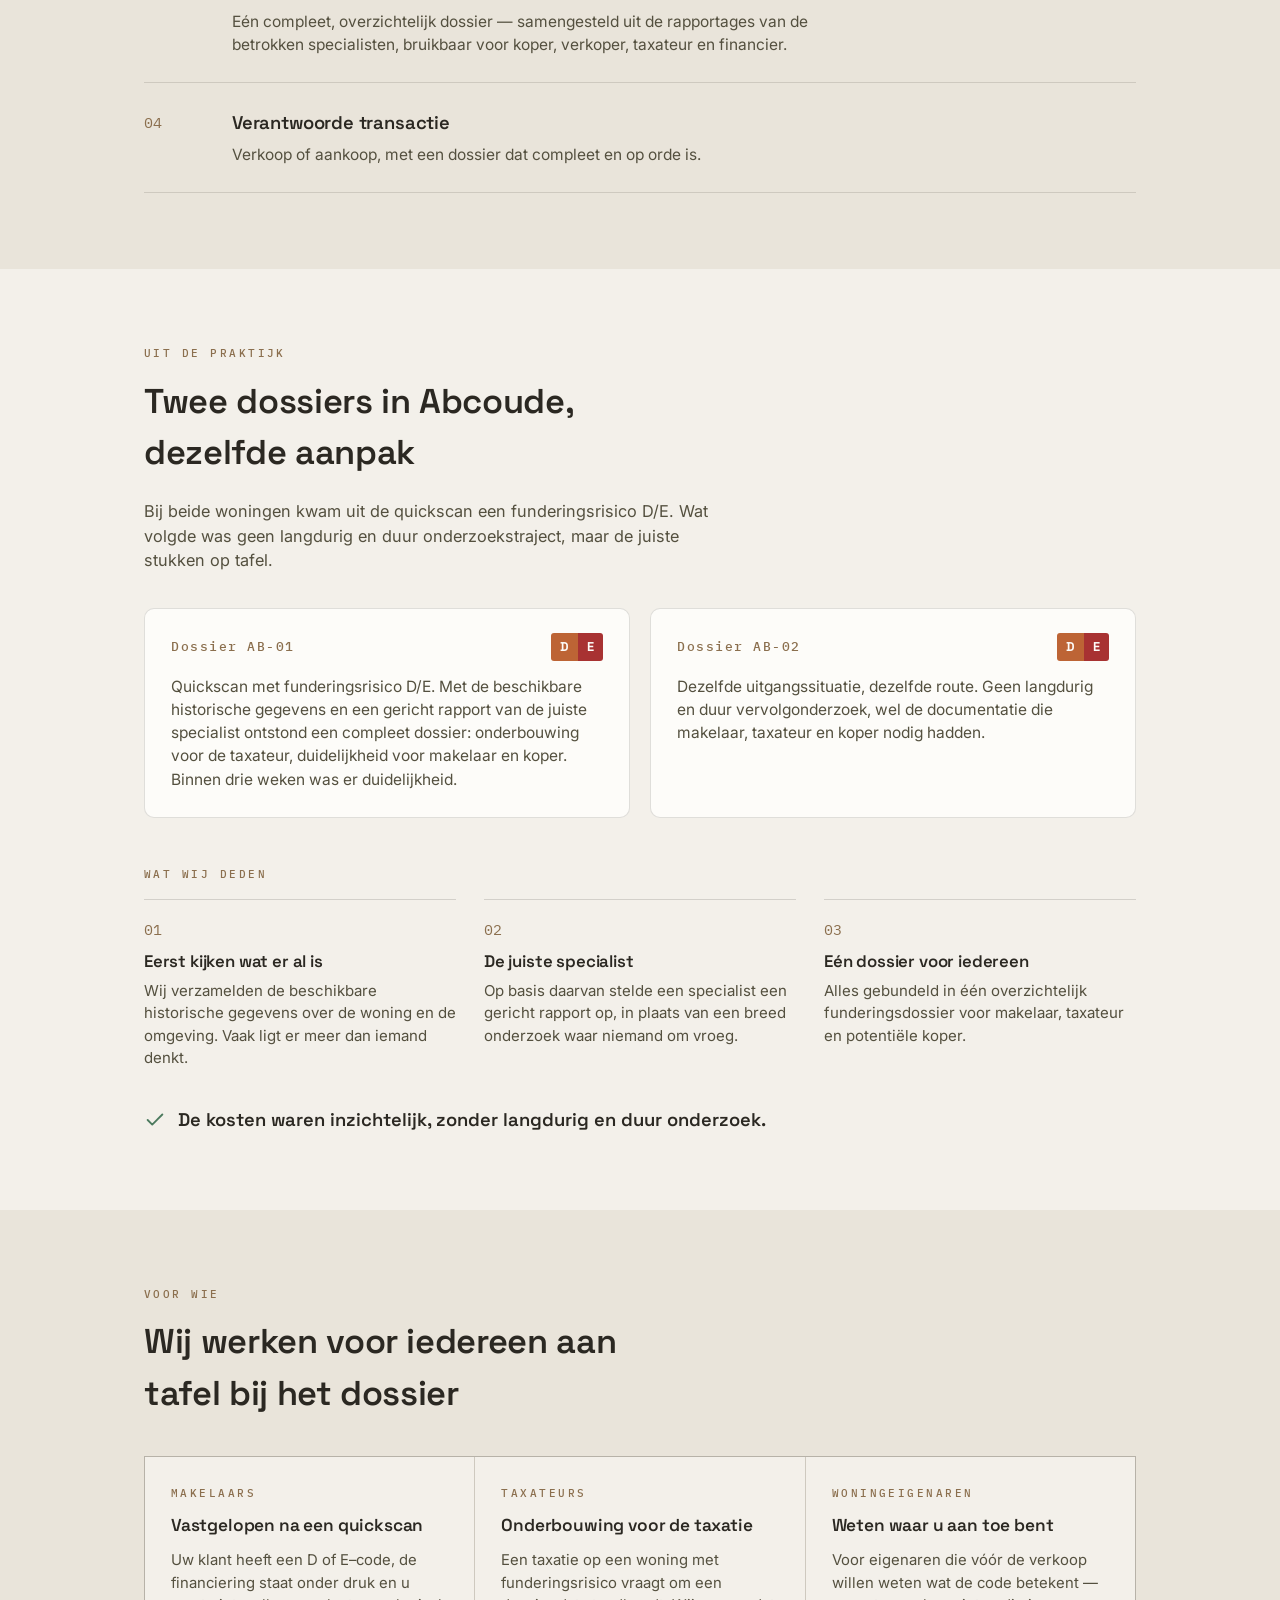
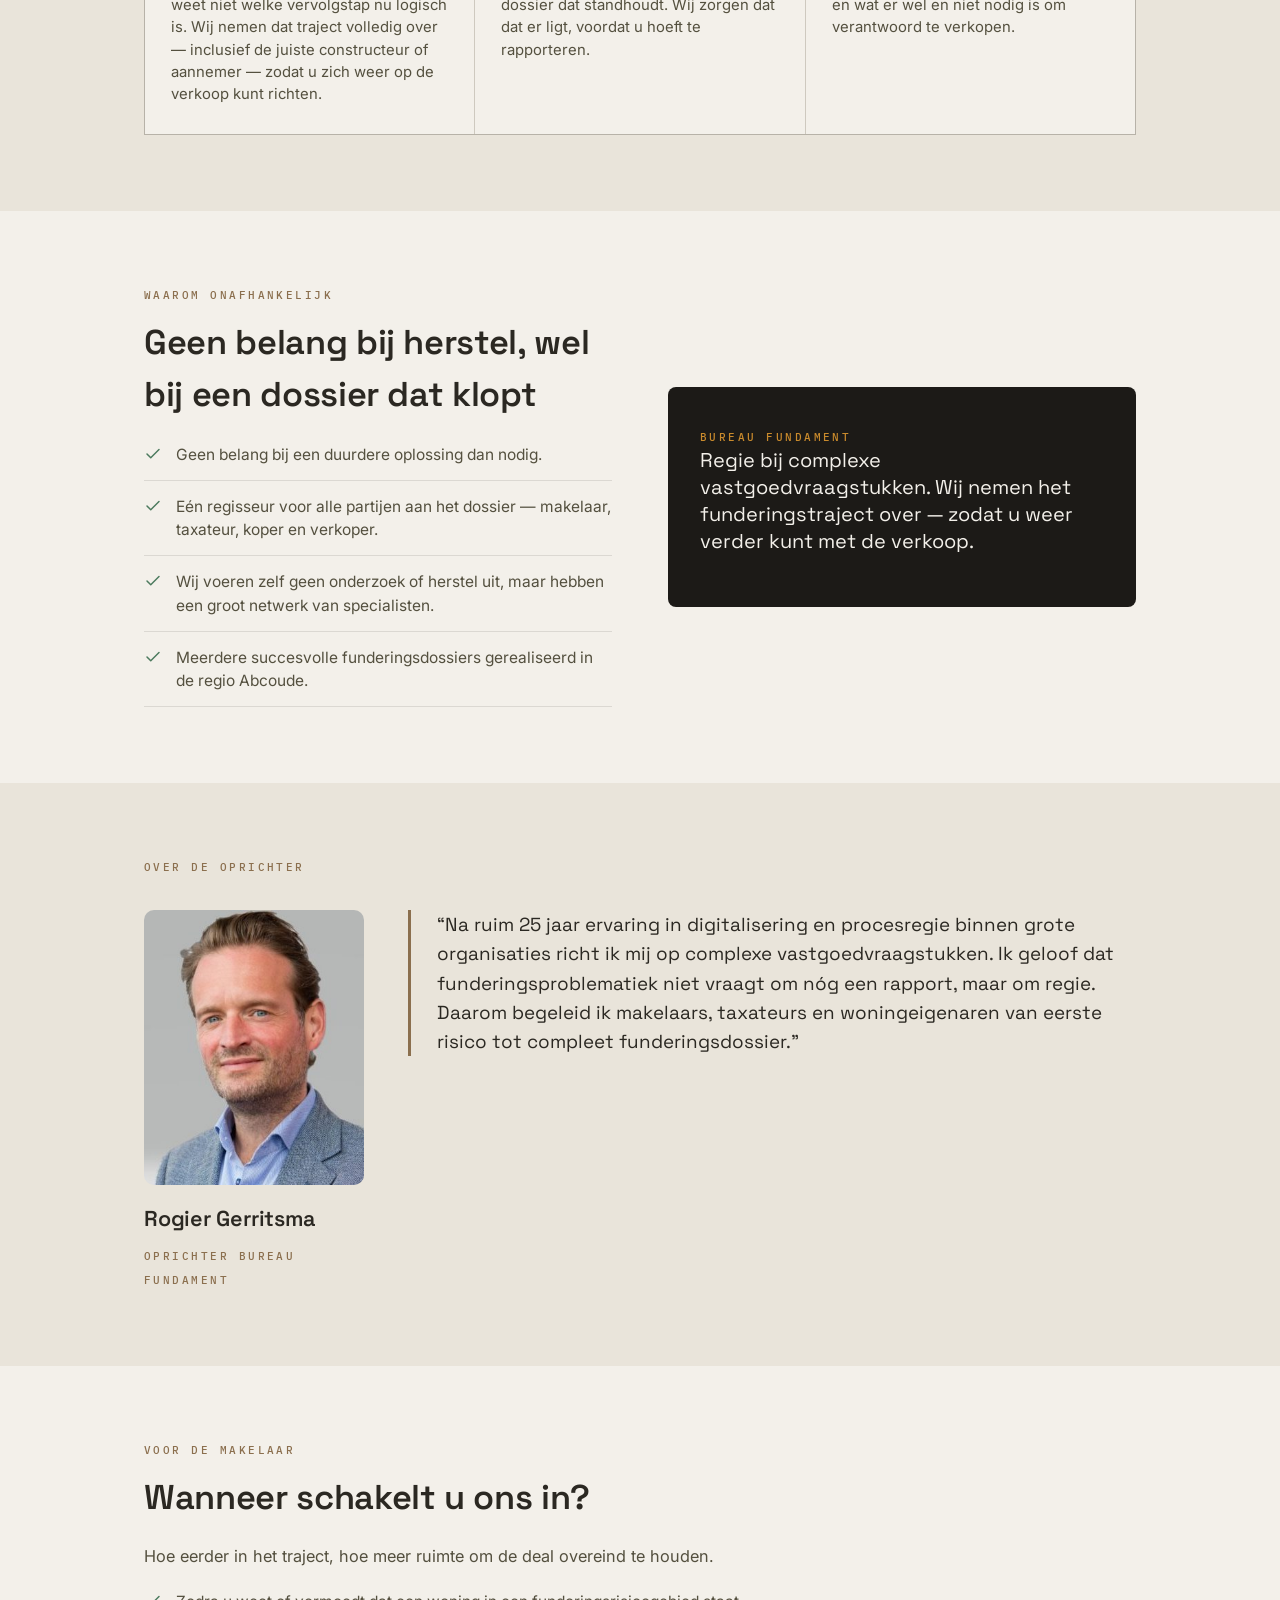
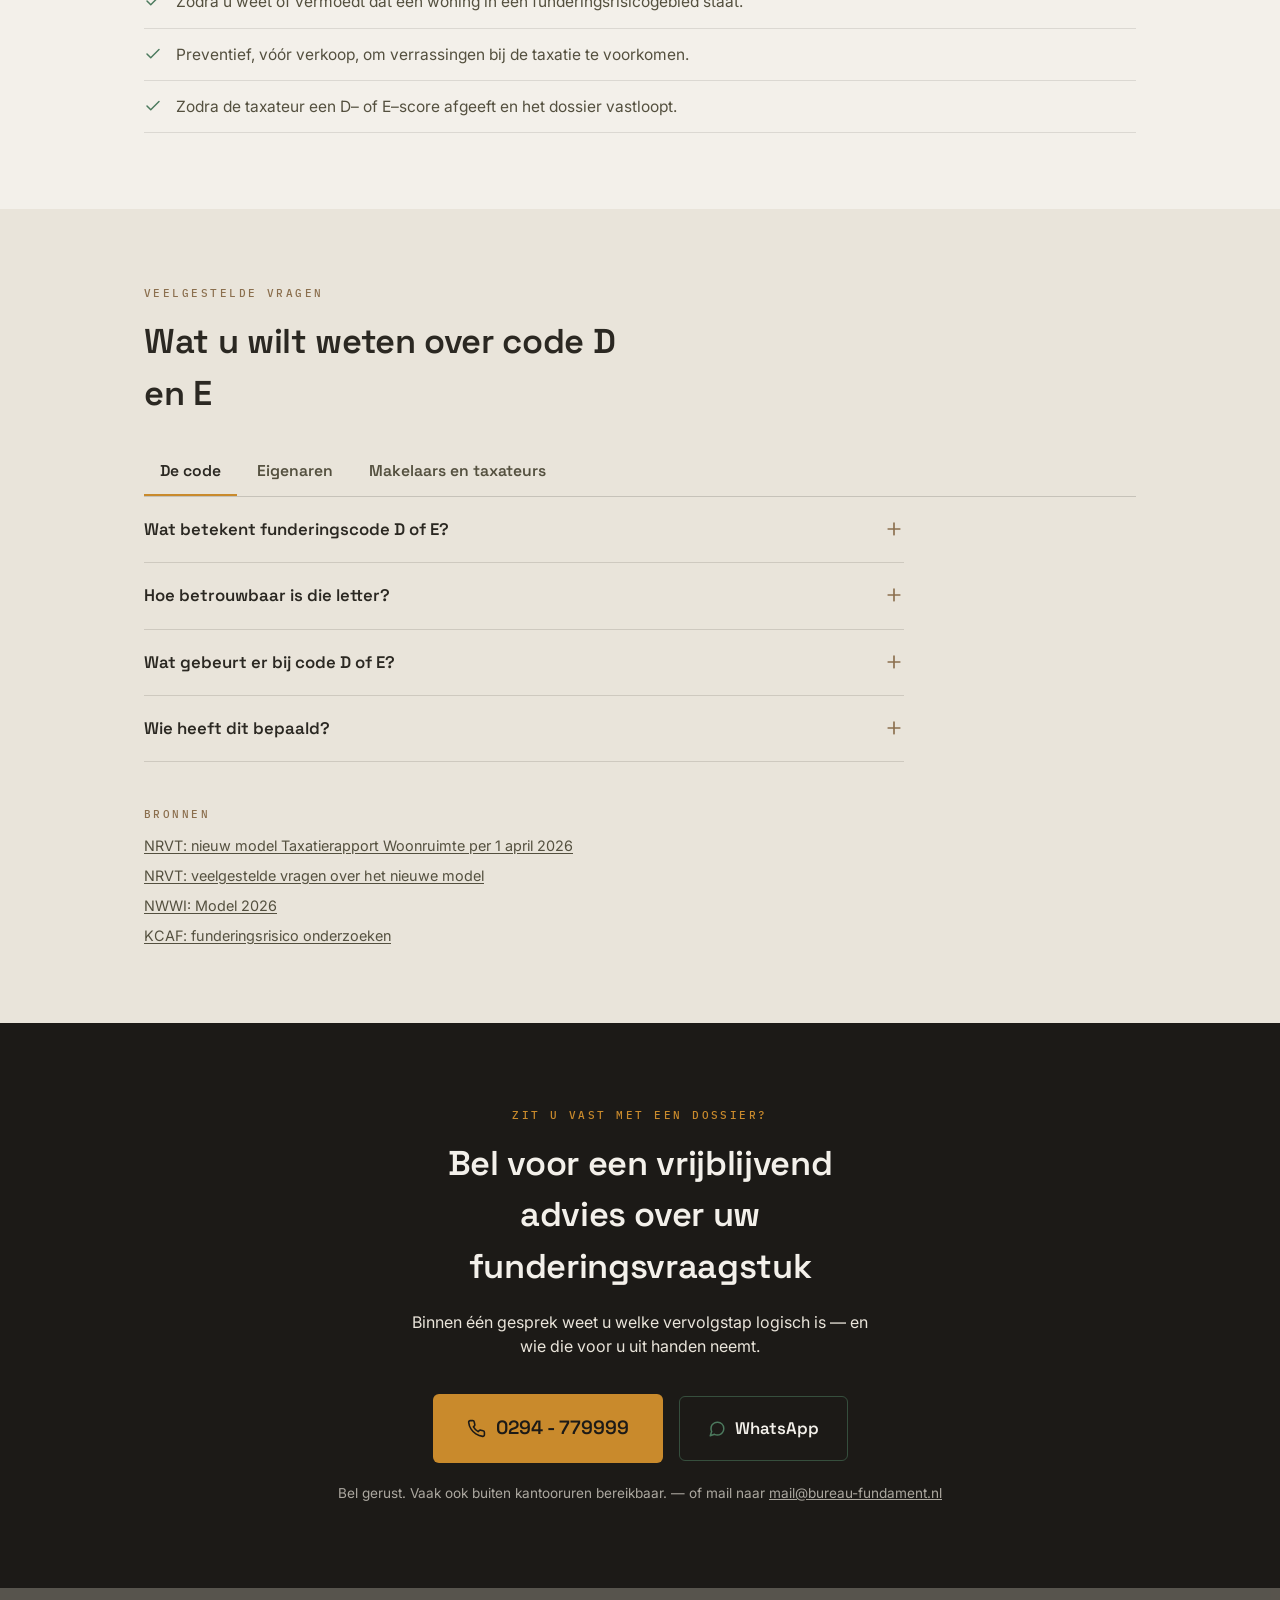
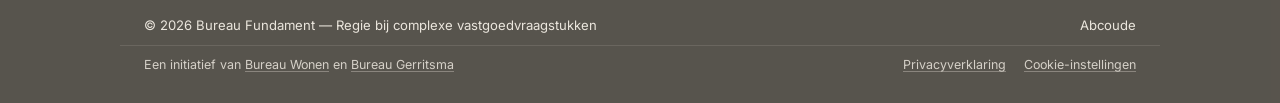
==== commit 13406dbd: "Add files via upload Nieuwe versie iets meer uitleg" ====
--- a/index.html
+++ b/index.html
@@ -25,9 +25,98 @@
 <meta charset="UTF-8">
 <meta name="viewport" content="width=device-width, initial-scale=1.0">
 <title>Bureau Fundament — Regie bij funderingsvraagstukken</title>
+<meta name="description" content="Funderingscode D of E in het taxatierapport? Bureau Fundament neemt onafhankelijk de regie over het funderingsdossier, voor makelaars, taxateurs en woningeigenaren.">
+<script type="application/ld+json">
+{
+  "@context": "https://schema.org",
+  "@type": "FAQPage",
+  "mainEntity": [
+    {
+      "@type": "Question",
+      "name": "Wat betekent funderingscode D of E?",
+      "acceptedAnswer": {
+        "@type": "Answer",
+        "text": "Sinds 1 april 2026 staat in het taxatierapport voor woningen een funderingsrisicoklasse van A tot en met E. A staat voor een laag risico, E voor een hoog risico. De klasse komt uit het funderingsrisicorapport van KCAF. Een D of E betekent een verhoogd of hoog risico. Het is een risico-inschatting, geen vastgesteld oordeel over uw fundering."
+      }
+    },
+    {
+      "@type": "Question",
+      "name": "Hoe betrouwbaar is die letter?",
+      "acceptedAnswer": {
+        "@type": "Answer",
+        "text": "Het rapport vermeldt ook waarop de klasse is gebaseerd: vastgestelde gegevens van het pand zelf, gegevens afgeleid van vergelijkbare panden, of een modelanalyse. Een D of E op basis van een model zegt iets anders dan een D of E op basis van eerder onderzoek. Dat verschil is vaak het startpunt van ons werk."
+      }
+    },
+    {
+      "@type": "Question",
+      "name": "Wat gebeurt er bij code D of E?",
+      "acceptedAnswer": {
+        "@type": "Answer",
+        "text": "Volgens het NRVT vindt bij D of E in principe eerst aanvullend (beperkt) funderingsonderzoek plaats voordat de taxateur het rapport afrondt. De taxateur kan ook bewijsstukken toevoegen of toelichten waarom het risico niet aanwezig is. Daarom loont het om beschikbare gegevens snel op tafel te hebben."
+      }
+    },
+    {
+      "@type": "Question",
+      "name": "Wie heeft dit bepaald?",
+      "acceptedAnswer": {
+        "@type": "Answer",
+        "text": "Het model Taxatierapport Woonruimte is opgesteld door het NRVT, het register voor vastgoedtaxateurs. Het NWWI valideert taxatierapporten voor hypotheken en werkt sinds 1 april 2026 met dit nieuwe model."
+      }
+    },
+    {
+      "@type": "Question",
+      "name": "Moet er altijd een volledig funderingsonderzoek komen?",
+      "acceptedAnswer": {
+        "@type": "Answer",
+        "text": "Niet altijd. Wij kijken eerst wat er al bekend is, zoals historische gegevens, eerder onderzoek en herstel in de omgeving. Op basis daarvan bepalen wij welk onderzoek echt nodig is. Soms volstaat een gericht rapport."
+      }
+    },
+    {
+      "@type": "Question",
+      "name": "Ik wil mijn woning verkopen. Kan ik vooraf iets doen?",
+      "acceptedAnswer": {
+        "@type": "Answer",
+        "text": "Ja. Als u vóór de verkoop weet welke klasse uw woning heeft en welke gegevens er zijn, komt het niet pas bij de taxatie op tafel, als koper en verkoper het al eens zijn."
+      }
+    },
+    {
+      "@type": "Question",
+      "name": "Wat betekent een D of E voor de financiering van de koper?",
+      "acceptedAnswer": {
+        "@type": "Answer",
+        "text": "Een geldverstrekker weegt het funderingsrisico mee. Dat kan leiden tot extra vragen, vertraging of een lagere financiering. Een compleet dossier geeft de financier de informatie die nodig is om een besluit te nemen."
+      }
+    },
+    {
+      "@type": "Question",
+      "name": "Wat doet Bureau Fundament precies?",
+      "acceptedAnswer": {
+        "@type": "Answer",
+        "text": "Wij voeren de regie. Wij brengen in kaart wat er al is, schakelen de juiste specialist in en bundelen alles in één funderingsdossier. Zelf voeren wij geen onderzoek of herstel uit, dus wij hebben geen belang bij een duurdere oplossing dan nodig."
+      }
+    },
+    {
+      "@type": "Question",
+      "name": "Wie is verantwoordelijk voor de inhoud van de rapporten?",
+      "acceptedAnswer": {
+        "@type": "Answer",
+        "text": "De inhoudelijke conclusies staan in de rapporten van de betrokken specialisten, zoals een constructeur of funderingsonderzoeker, en vallen onder hun verantwoordelijkheid. Wij zorgen dat die rapporten er komen en dat het dossier compleet en overzichtelijk is."
+      }
+    },
+    {
+      "@type": "Question",
+      "name": "Wanneer schakelt u ons het beste in?",
+      "acceptedAnswer": {
+        "@type": "Answer",
+        "text": "Zo vroeg mogelijk: zodra u vermoedt dat een woning in een risicogebied staat, of preventief vóór de verkoop. Heeft de taxatie al een D of E opgeleverd, dan nemen wij het dossier over, ongeacht waar het staat."
+      }
+    }
+  ]
+}
+</script>
 <link rel="preconnect" href="https://fonts.googleapis.com">
 <link rel="preconnect" href="https://fonts.gstatic.com" crossorigin>
-<link href="https://fonts.googleapis.com/css2?family=Space+Grotesk:wght@400;500;600;700&family=IBM+Plex+Sans:wght@400;500;600&family=IBM+Plex+Mono:wght@500&display=swap" rel="stylesheet">
+<link href="https://fonts.googleapis.com/css2?family=Space+Grotesk:wght@400;500;600;700&family=Inter:wght@400;500;600&family=IBM+Plex+Mono:wght@500&display=swap" rel="stylesheet">
 <style>
   :root{
     --grond-donker:#1c1a17;
@@ -48,7 +137,7 @@
   html{scroll-behavior:smooth;}
 
   body{
-    font-family:'IBM Plex Sans', sans-serif;
+    font-family:'Inter', system-ui, -apple-system, 'Segoe UI', sans-serif;
     color:var(--inkt);
     background:var(--beton-licht);
     line-height:1.5;
@@ -64,8 +153,8 @@
 
   .label{
     font-family:'IBM Plex Mono', monospace;
-    font-size:0.72rem;
-    letter-spacing:0.14em;
+    font-size:0.7rem;
+    letter-spacing:0.22em;
     text-transform:uppercase;
     font-weight:500;
   }
@@ -115,13 +204,26 @@
   }
 
   .brand{
+    display:flex;
+    align-items:baseline;
+    gap:10px;
+  }
+
+  .brand-bureau{
+    font-family:'IBM Plex Mono', monospace;
+    font-weight:500;
+    font-size:0.72rem;
+    letter-spacing:0.22em;
+    color:var(--beton);
+  }
+
+  .brand-naam{
     font-family:'Space Grotesk', sans-serif;
     font-weight:600;
     font-size:1.55rem;
     letter-spacing:-0.01em;
-  }
-
-  .brand span{color:var(--code-amber);}
+    color:var(--code-amber);
+  }
 
   .brandbar .tel-mini{
     font-family:'IBM Plex Mono', monospace;
@@ -506,6 +608,16 @@
     margin-top:34px;
   }
 
+  .bio-foto{
+    width:100%;
+    height:auto;
+    aspect-ratio:4 / 5;
+    object-fit:cover;
+    border-radius:10px;
+    margin-bottom:18px;
+    background:var(--beton);
+  }
+
   .bio-naam h3{
     font-size:1.35rem;
     margin-bottom:6px;
@@ -524,6 +636,7 @@
 
   @media (max-width: 780px){
     .bio-blok{grid-template-columns:1fr; gap:18px;}
+    .bio-foto{max-width:200px;}
     .check-kaart{padding:30px 24px;}
   }
 
@@ -715,6 +828,155 @@
     .cookiebalk{left:10px; right:10px; bottom:10px; max-width:none;}
     .sticky-call.tonen ~ .cookiebalk{bottom:74px;}
   }
+  /* lijniconen */
+  svg{stroke-linecap:round; stroke-linejoin:round;}
+  .ico{width:18px; height:18px; flex-shrink:0; color:var(--code-groen);}
+  .check-lijst .ico{width:20px; height:20px;}
+  .puntenlijst .ico{margin-top:2px;}
+
+  a:focus-visible, button:focus-visible, summary:focus-visible, [tabindex]:focus-visible{
+    outline:2px solid var(--code-amber);
+    outline-offset:3px;
+    border-radius:4px;
+  }
+
+  .proof-strip a{text-decoration:underline; text-underline-offset:2px; color:var(--beton-licht);}
+
+  .schaal-top{flex-wrap:wrap; gap:6px 16px;}
+  .schaal-bron{font-size:0.78rem; color:var(--beton); opacity:0.75;}
+  .schaal-bron a{text-decoration:underline; text-underline-offset:2px;}
+
+  /* praktijk */
+  .dossier-grid{
+    display:grid;
+    grid-template-columns:1fr 1fr;
+    gap:20px;
+    margin-top:36px;
+  }
+  .dossier{
+    background:var(--wit);
+    border:1px solid rgba(43,40,34,0.14);
+    border-radius:10px;
+    padding:24px 26px 26px;
+  }
+  .dossier-top{
+    display:flex;
+    justify-content:space-between;
+    align-items:center;
+    margin-bottom:14px;
+  }
+  .dossier-ref{
+    font-family:'IBM Plex Mono', monospace;
+    font-weight:500;
+    font-size:0.8rem;
+    letter-spacing:0.12em;
+    color:var(--klei);
+  }
+  .dossier-code{
+    display:inline-flex;
+    border-radius:3px;
+    overflow:hidden;
+    font-family:'Space Grotesk', sans-serif;
+    font-weight:700;
+    font-size:0.8rem;
+    color:var(--wit);
+  }
+  .dossier-code span{padding:4px 9px;}
+  .dc-d{background:#bd6435;}
+  .dc-e{background:var(--code-rood);}
+  .dossier p{color:var(--inkt-zacht); font-size:0.97rem;}
+
+  .aanpak{margin-top:48px;}
+  .aanpak-kop{color:var(--klei); display:block;}
+  .aanpak-grid{
+    list-style:none;
+    display:grid;
+    grid-template-columns:repeat(3, 1fr);
+    gap:28px;
+    margin-top:16px;
+  }
+  .aanpak-item{border-top:1px solid rgba(43,40,34,0.16); padding-top:16px;}
+  .aanpak-item .stap-nr{display:block; margin-bottom:8px;}
+  .aanpak-item h3{font-size:1.05rem; margin-bottom:6px;}
+  .aanpak-item p{color:var(--inkt-zacht); font-size:0.94rem;}
+
+  .praktijk-uitkomst{
+    margin-top:36px;
+    display:flex;
+    align-items:center;
+    gap:12px;
+    font-family:'Space Grotesk', sans-serif;
+    font-weight:600;
+    font-size:1.15rem;
+  }
+  .praktijk-uitkomst .ico{width:22px; height:22px;}
+
+  /* veelgestelde vragen */
+  .tabs{
+    display:flex;
+    gap:4px;
+    margin-top:30px;
+    border-bottom:1px solid rgba(43,40,34,0.18);
+    overflow-x:auto;
+    scrollbar-width:none;
+  }
+  .tabs::-webkit-scrollbar{display:none;}
+  .tab{
+    font-family:'Space Grotesk', sans-serif;
+    font-weight:600;
+    font-size:0.98rem;
+    padding:12px 16px 13px;
+    background:none;
+    border:0;
+    border-bottom:2px solid transparent;
+    color:var(--inkt-zacht);
+    cursor:pointer;
+    white-space:nowrap;
+  }
+  .tab:hover{color:var(--inkt);}
+  .tab[aria-selected="true"]{color:var(--inkt); border-bottom-color:var(--code-amber);}
+
+  .paneel{max-width:760px;}
+  .paneel-kop{
+    position:absolute; width:1px; height:1px; overflow:hidden;
+    clip:rect(0 0 0 0); white-space:nowrap;
+  }
+  .paneel details{border-bottom:1px solid rgba(43,40,34,0.14);}
+  .paneel summary{
+    list-style:none;
+    cursor:pointer;
+    display:flex;
+    justify-content:space-between;
+    align-items:flex-start;
+    gap:20px;
+    padding:20px 0;
+    font-family:'Space Grotesk', sans-serif;
+    font-weight:600;
+    font-size:1.05rem;
+  }
+  .paneel summary::-webkit-details-marker{display:none;}
+  .plus{width:20px; height:20px; flex-shrink:0; color:var(--klei); margin-top:2px; transition:transform 0.2s ease;}
+  .paneel details[open] .plus{transform:rotate(45deg);}
+  .antwoord{padding:0 0 22px; max-width:64ch;}
+  .antwoord p{color:var(--inkt-zacht); font-size:0.98rem; line-height:1.6;}
+  .antwoord a{text-decoration:underline; text-underline-offset:2px; color:var(--inkt);}
+
+  .bronnen{margin-top:44px;}
+  .bronnen .label{color:var(--klei); display:block; margin-bottom:10px;}
+  .bronnen ul{list-style:none; display:flex; flex-direction:column; gap:6px;}
+  .bronnen a{font-size:0.9rem; color:var(--inkt-zacht); text-decoration:underline; text-underline-offset:2px;}
+  .bronnen a:hover{color:var(--inkt);}
+
+  @media (max-width: 780px){
+    .dossier-grid, .aanpak-grid{grid-template-columns:1fr;}
+    .aanpak-grid{gap:20px;}
+    .tab{padding:12px 11px 13px; font-size:0.93rem;}
+  }
+
+  @media (prefers-reduced-motion: reduce){
+    html{scroll-behavior:auto;}
+    *{transition:none !important;}
+  }
 </style>
 </head>
 <body>
@@ -722,13 +984,13 @@
 <header class="hero">
   <div class="wrap hero-inner">
     <div class="brandbar" data-locatie="header">
-      <div class="brand">Bureau <span>Fundament</span></div>
+      <div class="brand" aria-label="Bureau Fundament"><span class="brand-bureau">BUREAU</span><span class="brand-naam">Fundament</span></div>
       <a class="tel-mini" href="tel:+31294779999">0294 - 779999</a>
     </div>
 
     <div class="eyebrow label">Onafhankelijke regie bij funderingsvraagstukken</div>
-    <h1>Funderingscode D of E?<br>Wij nemen de regie, zodat uw vastgoedtransactie niet vastloopt.</h1>
-    <p class="lede">Sinds 1 april 2026 is de funderingsrisicoscore verplicht onderdeel van elk taxatierapport. Bij code D of E rondt de taxateur pas af na aanvullend onderzoek &#8212; en begint voor u het echte werk. Bureau Fundament neemt de regie over, zodat uw dossier én transactie niet vastlopen.</p>
+    <h1>Funderingscode D of E?<br>Wij nemen de regie, zodat uw vastgoedtransactie niet vastloopt</h1>
+    <p class="lede">Sinds 1 april 2026 is de funderingsrisicoscore verplicht onderdeel van elk taxatierapport. Bij code D of E rondt de taxateur in principe pas af na aanvullend onderzoek &#8212; en begint voor u het echte werk. Wij nemen de regie over, zodat uw dossier én transactie niet vastlopen.</p>
 
     <div class="cta-row" data-locatie="hero">
       <a class="btn-call" href="tel:+31294779999">
@@ -743,12 +1005,13 @@
 
     <div class="proof-strip">
       <span class="label">Track record</span>
-      <span class="tekst">Meerdere succesvolle funderingsdossiers gerealiseerd &#8212; regio Abcoude</span>
+      <span class="tekst">Meerdere succesvolle funderingsdossiers gerealiseerd in de regio Abcoude. <a href="#praktijk">Bekijk twee voorbeelden</a></span>
     </div>
 
     <div class="schaal">
       <div class="schaal-top">
         <span class="label">Verplicht in het taxatierapport sinds 1 april 2026</span>
+        <span class="schaal-bron">Bron: <a href="https://www.nrvt.nl/over-nrvt/nieuws/nieuw-model-taxatierapport-woonruimte-per-1-april-2026-wat-betekent-dit-in-de-praktijk" target="_blank" rel="noopener">NRVT</a>, <a href="https://site.nwwi.nl/model-2026/" target="_blank" rel="noopener">NWWI</a></span>
       </div>
       <div class="schaal-bar">
         <div class="schaal-seg seg-a">A</div>
@@ -769,10 +1032,10 @@
     <div class="check-kaart" data-locatie="checklist">
       <h2 class="check-kop">Heeft u een woning met:</h2>
       <ul class="check-lijst">
-        <li>&#9989; funderingscode D</li>
-        <li>&#9989; funderingscode E</li>
-        <li>&#9989; een KCAF QuickScan</li>
-        <li>&#9989; onzekerheid bij koper of bank</li>
+        <li><svg class="ico" viewBox="0 0 24 24" fill="none" stroke="currentColor" stroke-width="2" aria-hidden="true"><path d="M20 6 9 17l-5-5"/></svg> funderingscode D</li>
+        <li><svg class="ico" viewBox="0 0 24 24" fill="none" stroke="currentColor" stroke-width="2" aria-hidden="true"><path d="M20 6 9 17l-5-5"/></svg> funderingscode E</li>
+        <li><svg class="ico" viewBox="0 0 24 24" fill="none" stroke="currentColor" stroke-width="2" aria-hidden="true"><path d="M20 6 9 17l-5-5"/></svg> een KCAF QuickScan</li>
+        <li><svg class="ico" viewBox="0 0 24 24" fill="none" stroke="currentColor" stroke-width="2" aria-hidden="true"><path d="M20 6 9 17l-5-5"/></svg> onzekerheid bij koper of bank</li>
       </ul>
       <p class="check-actie">Bel of app direct.</p>
       <div class="cta-knoppen">
@@ -793,11 +1056,11 @@
   <div class="wrap">
     <h2>Waarom Bureau Fundament?</h2>
     <div class="kort-lijst">
-      <div class="kort-item"><span class="vink">&#10004;</span> Onafhankelijk</div>
-      <div class="kort-item"><span class="vink">&#10004;</span> Geen belang bij herstel</div>
-      <div class="kort-item"><span class="vink">&#10004;</span> Eén aanspreekpunt</div>
-      <div class="kort-item"><span class="vink">&#10004;</span> Landelijk netwerk</div>
-      <div class="kort-item"><span class="vink">&#10004;</span> Snelle opvolging</div>
+      <div class="kort-item"><svg class="ico" viewBox="0 0 24 24" fill="none" stroke="currentColor" stroke-width="2" aria-hidden="true"><path d="M20 6 9 17l-5-5"/></svg> Onafhankelijk</div>
+      <div class="kort-item"><svg class="ico" viewBox="0 0 24 24" fill="none" stroke="currentColor" stroke-width="2" aria-hidden="true"><path d="M20 6 9 17l-5-5"/></svg> Geen belang bij herstel</div>
+      <div class="kort-item"><svg class="ico" viewBox="0 0 24 24" fill="none" stroke="currentColor" stroke-width="2" aria-hidden="true"><path d="M20 6 9 17l-5-5"/></svg> Eén aanspreekpunt</div>
+      <div class="kort-item"><svg class="ico" viewBox="0 0 24 24" fill="none" stroke="currentColor" stroke-width="2" aria-hidden="true"><path d="M20 6 9 17l-5-5"/></svg> Landelijk netwerk</div>
+      <div class="kort-item"><svg class="ico" viewBox="0 0 24 24" fill="none" stroke="currentColor" stroke-width="2" aria-hidden="true"><path d="M20 6 9 17l-5-5"/></svg> Snelle opvolging</div>
     </div>
   </div>
 </section>
@@ -805,7 +1068,7 @@
 <section class="sectie-licht">
   <div class="wrap">
     <div class="kop-eyebrow label">Het probleem</div>
-    <h2>Een slechte quickscan is het begin van een proces, niet het einde ervan.</h2>
+    <h2>Een slechte quickscan is het begin van een proces, niet het einde ervan</h2>
 
     <div class="probleem-grid">
       <div class="probleem-tekst">
@@ -823,8 +1086,8 @@
 <section class="sectie-beton">
   <div class="wrap">
     <div class="kop-eyebrow label">De regie</div>
-    <h2>Eén aanspreekpunt, van code tot contract.</h2>
-    <p class="intro-tekst">Bureau Fundament begeleidt het volledige traject na een slechte quickscan &#8212; onafhankelijk, en zonder eigen belang bij het herstel.</p>
+    <h2>Eén aanspreekpunt, van code tot contract</h2>
+    <p class="intro-tekst">Wij begeleiden het volledige traject na een slechte quickscan &#8212; onafhankelijk, en zonder eigen belang bij het herstel.</p>
 
     <div class="proces-lijst">
       <div class="stap">
@@ -838,7 +1101,7 @@
         <div class="stap-nr">02</div>
         <div>
           <h3>De juiste partijen</h3>
-          <p>Niet elk dossier vraagt om nieuw onderzoek &#8212; dat is vaak juist waar het vastloopt. Wij brengen de juiste specialisten in stelling. Jij hebt het probleem, wij regisseren de oplossing.</p>
+          <p>Niet elk dossier vraagt om nieuw onderzoek &#8212; dat is vaak juist waar het vastloopt. Wij brengen de juiste specialisten in stelling. U heeft het probleem, wij regisseren de oplossing.</p>
         </div>
       </div>
       <div class="stap">
@@ -859,10 +1122,59 @@
   </div>
 </section>
 
-<section class="sectie-licht">
+
+<section class="sectie-licht" id="praktijk" data-locatie="praktijk">
+  <div class="wrap">
+    <div class="kop-eyebrow label">Uit de praktijk</div>
+    <h2>Twee dossiers in Abcoude, dezelfde aanpak</h2>
+    <p class="intro-tekst">Bij beide woningen kwam uit de quickscan een funderingsrisico D/E. Wat volgde was geen langdurig en duur onderzoekstraject, maar de juiste stukken op tafel.</p>
+
+    <div class="dossier-grid">
+      <article class="dossier">
+        <div class="dossier-top">
+          <h3 class="dossier-ref">Dossier AB-01</h3>
+          <span class="dossier-code" aria-label="Funderingsrisico D of E"><span class="dc-d">D</span><span class="dc-e">E</span></span>
+        </div>
+        <p>Quickscan met funderingsrisico D/E. Met de beschikbare historische gegevens en een gericht rapport van de juiste specialist ontstond een compleet dossier: onderbouwing voor de taxateur, duidelijkheid voor makelaar en koper. Binnen drie weken was er duidelijkheid.</p>
+      </article>
+      <article class="dossier">
+        <div class="dossier-top">
+          <h3 class="dossier-ref">Dossier AB-02</h3>
+          <span class="dossier-code" aria-label="Funderingsrisico D of E"><span class="dc-d">D</span><span class="dc-e">E</span></span>
+        </div>
+        <p>Dezelfde uitgangssituatie, dezelfde route. Geen langdurig en duur vervolgonderzoek, wel de documentatie die makelaar, taxateur en koper nodig hadden.</p>
+      </article>
+    </div>
+
+    <div class="aanpak">
+      <span class="label aanpak-kop">Wat wij deden</span>
+      <ol class="aanpak-grid">
+        <li class="aanpak-item">
+          <span class="stap-nr">01</span>
+          <h3>Eerst kijken wat er al is</h3>
+          <p>Wij verzamelden de beschikbare historische gegevens over de woning en de omgeving. Vaak ligt er meer dan iemand denkt.</p>
+        </li>
+        <li class="aanpak-item">
+          <span class="stap-nr">02</span>
+          <h3>De juiste specialist</h3>
+          <p>Op basis daarvan stelde een specialist een gericht rapport op, in plaats van een breed onderzoek waar niemand om vroeg.</p>
+        </li>
+        <li class="aanpak-item">
+          <span class="stap-nr">03</span>
+          <h3>Eén dossier voor iedereen</h3>
+          <p>Alles gebundeld in één overzichtelijk funderingsdossier voor makelaar, taxateur en potentiële koper.</p>
+        </li>
+      </ol>
+    </div>
+
+    <p class="praktijk-uitkomst"><svg class="ico" viewBox="0 0 24 24" fill="none" stroke="currentColor" stroke-width="2" aria-hidden="true"><path d="M20 6 9 17l-5-5"/></svg> De kosten waren inzichtelijk, zonder langdurig en duur onderzoek.</p>
+  </div>
+</section>
+
+<section class="sectie-beton">
   <div class="wrap">
     <div class="kop-eyebrow label">Voor wie</div>
-    <h2>Bureau Fundament werkt voor iedereen aan tafel bij het dossier.</h2>
+    <h2>Wij werken voor iedereen aan tafel bij het dossier</h2>
 
     <div class="doelgroep-grid">
       <div class="doelgroep-card">
@@ -884,17 +1196,17 @@
   </div>
 </section>
 
-<section class="sectie-beton">
+<section class="sectie-licht">
   <div class="wrap">
     <div class="onafhankelijk">
       <div>
         <div class="kop-eyebrow label">Waarom onafhankelijk</div>
-        <h2>Geen belang bij herstel. Wel belang bij een dossier dat klopt.</h2>
+        <h2>Geen belang bij herstel, wel bij een dossier dat klopt</h2>
         <ul class="puntenlijst">
-          <li><span class="vinkje">&#10003;</span> Geen belang bij een duurdere oplossing dan nodig.</li>
-          <li><span class="vinkje">&#10003;</span> Eén regisseur voor alle partijen aan het dossier &#8212; makelaar, taxateur, koper en verkoper.</li>
-          <li><span class="vinkje">&#10003;</span> Bureau Fundament voert zelf geen onderzoeken of herstel uit, maar heeft een groot netwerk van specialisten.</li>
-          <li><span class="vinkje">&#10003;</span> Meerdere succesvolle funderingsdossiers gerealiseerd in de regio Abcoude.</li>
+          <li><svg class="ico" viewBox="0 0 24 24" fill="none" stroke="currentColor" stroke-width="2" aria-hidden="true"><path d="M20 6 9 17l-5-5"/></svg> Geen belang bij een duurdere oplossing dan nodig.</li>
+          <li><svg class="ico" viewBox="0 0 24 24" fill="none" stroke="currentColor" stroke-width="2" aria-hidden="true"><path d="M20 6 9 17l-5-5"/></svg> Eén regisseur voor alle partijen aan het dossier &#8212; makelaar, taxateur, koper en verkoper.</li>
+          <li><svg class="ico" viewBox="0 0 24 24" fill="none" stroke="currentColor" stroke-width="2" aria-hidden="true"><path d="M20 6 9 17l-5-5"/></svg> Wij voeren zelf geen onderzoek of herstel uit, maar hebben een groot netwerk van specialisten.</li>
+          <li><svg class="ico" viewBox="0 0 24 24" fill="none" stroke="currentColor" stroke-width="2" aria-hidden="true"><path d="M20 6 9 17l-5-5"/></svg> Meerdere succesvolle funderingsdossiers gerealiseerd in de regio Abcoude.</li>
         </ul>
       </div>
       <div class="citaatblok">
@@ -905,11 +1217,12 @@
   </div>
 </section>
 
-<section class="sectie-licht">
+<section class="sectie-beton">
   <div class="wrap">
     <div class="kop-eyebrow label">Over de oprichter</div>
     <div class="bio-blok">
       <div class="bio-naam">
+        <img class="bio-foto" src="rogier-gerritsma.jpg" alt="Rogier Gerritsma" width="320" height="400" loading="lazy" decoding="async">
         <h3>Rogier Gerritsma</h3>
         <span class="label">Oprichter Bureau Fundament</span>
       </div>
@@ -920,23 +1233,95 @@
   </div>
 </section>
 
-<section class="sectie-beton">
+<section class="sectie-licht">
   <div class="wrap">
     <div class="kop-eyebrow label">Voor de makelaar</div>
     <h2>Wanneer schakelt u ons in?</h2>
     <p class="intro-tekst">Hoe eerder in het traject, hoe meer ruimte om de deal overeind te houden.</p>
     <ul class="puntenlijst">
-      <li><span class="vinkje">&#10003;</span> Zodra u weet of vermoedt dat een woning in een funderingsrisicogebied staat.</li>
-      <li><span class="vinkje">&#10003;</span> Preventief, vóór verkoop, om verrassingen bij de taxatie te voorkomen.</li>
-      <li><span class="vinkje">&#10003;</span> Zodra de taxateur een D&#8211; of E&#8211;score afgeeft en het dossier vastloopt.</li>
+      <li><svg class="ico" viewBox="0 0 24 24" fill="none" stroke="currentColor" stroke-width="2" aria-hidden="true"><path d="M20 6 9 17l-5-5"/></svg> Zodra u weet of vermoedt dat een woning in een funderingsrisicogebied staat.</li>
+      <li><svg class="ico" viewBox="0 0 24 24" fill="none" stroke="currentColor" stroke-width="2" aria-hidden="true"><path d="M20 6 9 17l-5-5"/></svg> Preventief, vóór verkoop, om verrassingen bij de taxatie te voorkomen.</li>
+      <li><svg class="ico" viewBox="0 0 24 24" fill="none" stroke="currentColor" stroke-width="2" aria-hidden="true"><path d="M20 6 9 17l-5-5"/></svg> Zodra de taxateur een D&#8211; of E&#8211;score afgeeft en het dossier vastloopt.</li>
     </ul>
   </div>
 </section>
 
+
+<section class="sectie-beton" id="vragen" data-locatie="vragen">
+  <div class="wrap">
+    <div class="kop-eyebrow label">Veelgestelde vragen</div>
+    <h2>Wat u wilt weten over code D en E</h2>
+    <div class="tabs" role="tablist" aria-label="Onderwerpen">
+      <button type="button" class="tab" role="tab" id="tab-code" aria-controls="paneel-code" aria-selected="true">De code</button>
+      <button type="button" class="tab" role="tab" id="tab-eigenaren" aria-controls="paneel-eigenaren" aria-selected="false">Eigenaren</button>
+      <button type="button" class="tab" role="tab" id="tab-professionals" aria-controls="paneel-professionals" aria-selected="false">Makelaars en taxateurs</button>
+    </div>
+    <div class="paneel" role="tabpanel" id="paneel-code" aria-labelledby="tab-code" tabindex="0">
+      <h3 class="paneel-kop">De funderingscode</h3>
+        <details>
+          <summary>Wat betekent funderingscode D of E?<svg class="plus" viewBox="0 0 24 24" fill="none" stroke="currentColor" stroke-width="2" aria-hidden="true"><path d="M12 5v14M5 12h14"/></svg></summary>
+          <div class="antwoord"><p>Sinds 1 april 2026 staat in het taxatierapport voor woningen een funderingsrisicoklasse van A tot en met E. A staat voor een laag risico, E voor een hoog risico. De klasse komt uit het funderingsrisicorapport van <a href="https://www.kcaf.nl/funderingsrisico-onderzoeken/" target="_blank" rel="noopener">KCAF</a>. Een D of E betekent een verhoogd of hoog risico. Het is een risico-inschatting, geen vastgesteld oordeel over uw fundering.</p></div>
+        </details>
+        <details>
+          <summary>Hoe betrouwbaar is die letter?<svg class="plus" viewBox="0 0 24 24" fill="none" stroke="currentColor" stroke-width="2" aria-hidden="true"><path d="M12 5v14M5 12h14"/></svg></summary>
+          <div class="antwoord"><p>Het rapport vermeldt ook waarop de klasse is gebaseerd: vastgestelde gegevens van het pand zelf, gegevens afgeleid van vergelijkbare panden, of een modelanalyse. Een D of E op basis van een model zegt iets anders dan een D of E op basis van eerder onderzoek. Dat verschil is vaak het startpunt van ons werk.</p></div>
+        </details>
+        <details>
+          <summary>Wat gebeurt er bij code D of E?<svg class="plus" viewBox="0 0 24 24" fill="none" stroke="currentColor" stroke-width="2" aria-hidden="true"><path d="M12 5v14M5 12h14"/></svg></summary>
+          <div class="antwoord"><p>Volgens het <a href="https://www.nrvt.nl/over-nrvt/nieuws/nieuw-model-taxatierapport-woonruimte-per-1-april-2026-wat-betekent-dit-in-de-praktijk" target="_blank" rel="noopener">NRVT</a> vindt bij D of E in principe eerst aanvullend (beperkt) funderingsonderzoek plaats voordat de taxateur het rapport afrondt. De taxateur kan ook bewijsstukken toevoegen of toelichten waarom het risico niet aanwezig is. Daarom loont het om beschikbare gegevens snel op tafel te hebben.</p></div>
+        </details>
+        <details>
+          <summary>Wie heeft dit bepaald?<svg class="plus" viewBox="0 0 24 24" fill="none" stroke="currentColor" stroke-width="2" aria-hidden="true"><path d="M12 5v14M5 12h14"/></svg></summary>
+          <div class="antwoord"><p>Het model Taxatierapport Woonruimte is opgesteld door het NRVT, het register voor vastgoedtaxateurs. Het <a href="https://site.nwwi.nl/model-2026/" target="_blank" rel="noopener">NWWI</a> valideert taxatierapporten voor hypotheken en werkt sinds 1 april 2026 met dit nieuwe model.</p></div>
+        </details>
+    </div>
+    <div class="paneel" role="tabpanel" id="paneel-eigenaren" aria-labelledby="tab-eigenaren" tabindex="0">
+      <h3 class="paneel-kop">Voor eigenaren en kopers</h3>
+        <details>
+          <summary>Moet er altijd een volledig funderingsonderzoek komen?<svg class="plus" viewBox="0 0 24 24" fill="none" stroke="currentColor" stroke-width="2" aria-hidden="true"><path d="M12 5v14M5 12h14"/></svg></summary>
+          <div class="antwoord"><p>Niet altijd. Wij kijken eerst wat er al bekend is, zoals historische gegevens, eerder onderzoek en herstel in de omgeving. Op basis daarvan bepalen wij welk onderzoek echt nodig is. Soms volstaat een gericht rapport.</p></div>
+        </details>
+        <details>
+          <summary>Ik wil mijn woning verkopen. Kan ik vooraf iets doen?<svg class="plus" viewBox="0 0 24 24" fill="none" stroke="currentColor" stroke-width="2" aria-hidden="true"><path d="M12 5v14M5 12h14"/></svg></summary>
+          <div class="antwoord"><p>Ja. Als u vóór de verkoop weet welke klasse uw woning heeft en welke gegevens er zijn, komt het niet pas bij de taxatie op tafel, als koper en verkoper het al eens zijn.</p></div>
+        </details>
+        <details>
+          <summary>Wat betekent een D of E voor de financiering van de koper?<svg class="plus" viewBox="0 0 24 24" fill="none" stroke="currentColor" stroke-width="2" aria-hidden="true"><path d="M12 5v14M5 12h14"/></svg></summary>
+          <div class="antwoord"><p>Een geldverstrekker weegt het funderingsrisico mee. Dat kan leiden tot extra vragen, vertraging of een lagere financiering. Een compleet dossier geeft de financier de informatie die nodig is om een besluit te nemen.</p></div>
+        </details>
+    </div>
+    <div class="paneel" role="tabpanel" id="paneel-professionals" aria-labelledby="tab-professionals" tabindex="0">
+      <h3 class="paneel-kop">Voor makelaars en taxateurs</h3>
+        <details>
+          <summary>Wat doet Bureau Fundament precies?<svg class="plus" viewBox="0 0 24 24" fill="none" stroke="currentColor" stroke-width="2" aria-hidden="true"><path d="M12 5v14M5 12h14"/></svg></summary>
+          <div class="antwoord"><p>Wij voeren de regie. Wij brengen in kaart wat er al is, schakelen de juiste specialist in en bundelen alles in één funderingsdossier. Zelf voeren wij geen onderzoek of herstel uit, dus wij hebben geen belang bij een duurdere oplossing dan nodig.</p></div>
+        </details>
+        <details>
+          <summary>Wie is verantwoordelijk voor de inhoud van de rapporten?<svg class="plus" viewBox="0 0 24 24" fill="none" stroke="currentColor" stroke-width="2" aria-hidden="true"><path d="M12 5v14M5 12h14"/></svg></summary>
+          <div class="antwoord"><p>De inhoudelijke conclusies staan in de rapporten van de betrokken specialisten, zoals een constructeur of funderingsonderzoeker, en vallen onder hun verantwoordelijkheid. Wij zorgen dat die rapporten er komen en dat het dossier compleet en overzichtelijk is.</p></div>
+        </details>
+        <details>
+          <summary>Wanneer schakelt u ons het beste in?<svg class="plus" viewBox="0 0 24 24" fill="none" stroke="currentColor" stroke-width="2" aria-hidden="true"><path d="M12 5v14M5 12h14"/></svg></summary>
+          <div class="antwoord"><p>Zo vroeg mogelijk: zodra u vermoedt dat een woning in een risicogebied staat, of preventief vóór de verkoop. Heeft de taxatie al een D of E opgeleverd, dan nemen wij het dossier over, ongeacht waar het staat.</p></div>
+        </details>
+    </div>
+
+    <div class="bronnen">
+      <span class="label">Bronnen</span>
+      <ul>
+        <li><a href="https://www.nrvt.nl/over-nrvt/nieuws/nieuw-model-taxatierapport-woonruimte-per-1-april-2026-wat-betekent-dit-in-de-praktijk" target="_blank" rel="noopener">NRVT: nieuw model Taxatierapport Woonruimte per 1 april 2026</a></li>
+        <li><a href="https://www.nrvt.nl/over-nrvt/nieuws/nieuw-model-taxatierapport-woonruimte-veelgestelde-vragen" target="_blank" rel="noopener">NRVT: veelgestelde vragen over het nieuwe model</a></li>
+        <li><a href="https://site.nwwi.nl/model-2026/" target="_blank" rel="noopener">NWWI: Model 2026</a></li>
+        <li><a href="https://www.kcaf.nl/funderingsrisico-onderzoeken/" target="_blank" rel="noopener">KCAF: funderingsrisico onderzoeken</a></li>
+      </ul>
+    </div>
+  </div>
+</section>
+
 <section class="cta-finaal" data-locatie="afsluiter">
   <div class="wrap">
     <div class="kop-eyebrow label">Zit u vast met een dossier?</div>
-    <h2>Bel voor een vrijblijvend advies over uw funderingsvraagstuk.</h2>
+    <h2>Bel voor een vrijblijvend advies over uw funderingsvraagstuk</h2>
     <p class="lede">Binnen één gesprek weet u welke vervolgstap logisch is &#8212; en wie die voor u uit handen neemt.</p>
     <div class="cta-knoppen">
       <a class="btn-call" href="tel:+31294779999">
@@ -955,7 +1340,7 @@
 <footer>
   <div class="wrap">
     <span>&copy; 2026 Bureau Fundament &#8212; Regie bij complexe vastgoedvraagstukken</span>
-    <span>Amsterdam</span>
+    <span>Abcoude</span>
   </div>
   <div class="wrap">
     <span class="footer-initiatief">Een initiatief van <a href="https://bureau-wonen.nl" target="_blank" rel="noopener">Bureau Wonen</a> en <a href="https://bureaugerritsma.nl" target="_blank" rel="noopener">Bureau Gerritsma</a></span>
@@ -1032,9 +1417,9 @@
     if (!a || !window.gaGeladen) return;
     var href = a.getAttribute('href');
     var naam = null;
-    if (href.indexOf('tel:') === 0) naam = 'klik_bellen';
-    else if (href.indexOf('wa.me') > -1) naam = 'klik_whatsapp';
-    else if (href.indexOf('mailto:') === 0) naam = 'klik_email';
+    if (href.indexOf('tel:') === 0) naam = 'bel_klik';
+    else if (href.indexOf('wa.me') > -1) naam = 'whatsapp_klik';
+    else if (href.indexOf('mailto:') === 0) naam = 'mail_klik';
     if (!naam) return;
     var plek = a.closest('[data-locatie]');
     gtag('event', naam, {
@@ -1054,6 +1439,29 @@
       sticky.classList.remove('tonen');
     }
   }, { passive: true });
+  /* ---------- tabbladen veelgestelde vragen ---------- */
+  var tabs = Array.prototype.slice.call(document.querySelectorAll('[role="tab"]'));
+  function kiesTab(tab, focus){
+    tabs.forEach(function(t){
+      var actief = t === tab;
+      t.setAttribute('aria-selected', actief ? 'true' : 'false');
+      t.tabIndex = actief ? 0 : -1;
+      document.getElementById(t.getAttribute('aria-controls')).hidden = !actief;
+    });
+    if (focus) tab.focus();
+  }
+  tabs.forEach(function(t, i){
+    t.addEventListener('click', function(){ kiesTab(t); });
+    t.addEventListener('keydown', function(e){
+      var n = null;
+      if (e.key === 'ArrowRight') n = tabs[(i + 1) % tabs.length];
+      else if (e.key === 'ArrowLeft') n = tabs[(i - 1 + tabs.length) % tabs.length];
+      else if (e.key === 'Home') n = tabs[0];
+      else if (e.key === 'End') n = tabs[tabs.length - 1];
+      if (n){ e.preventDefault(); kiesTab(n, true); }
+    });
+  });
+  if (tabs.length) kiesTab(tabs[0]);
 </script>
 
 </body>
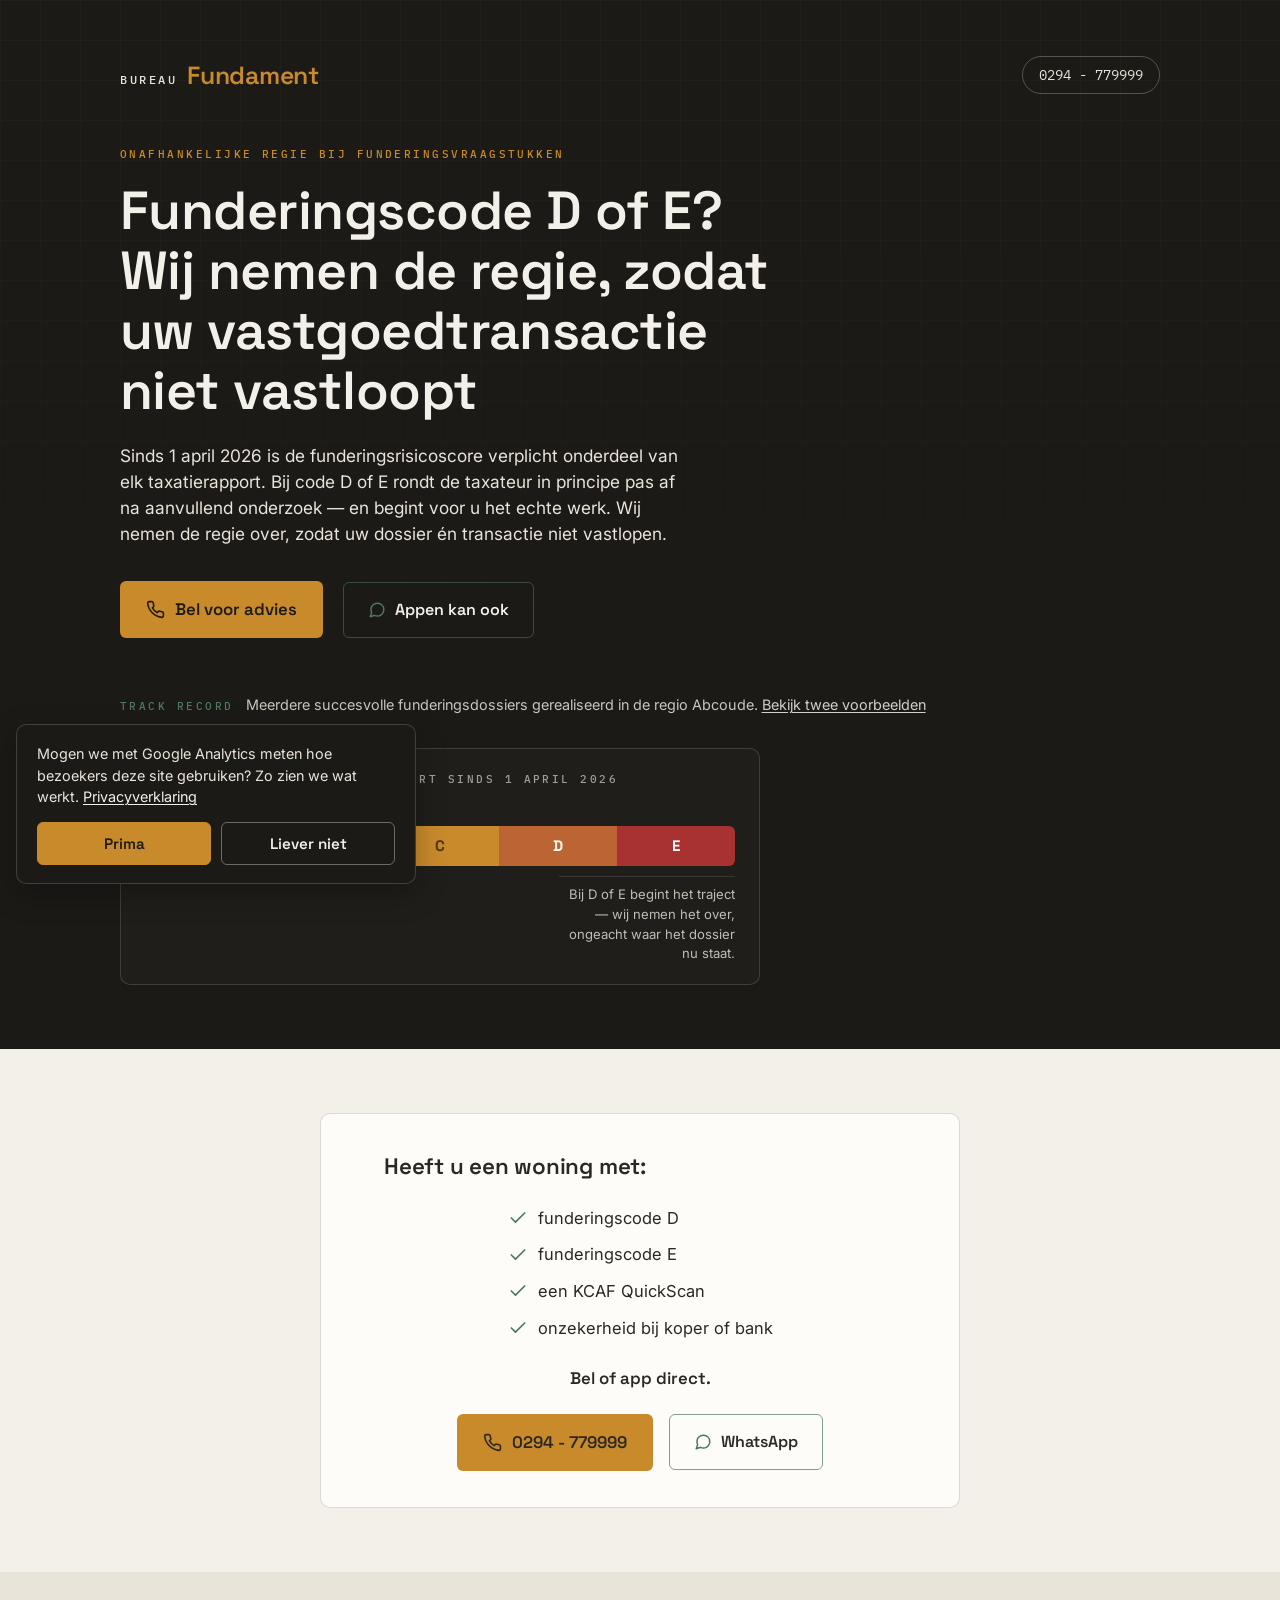
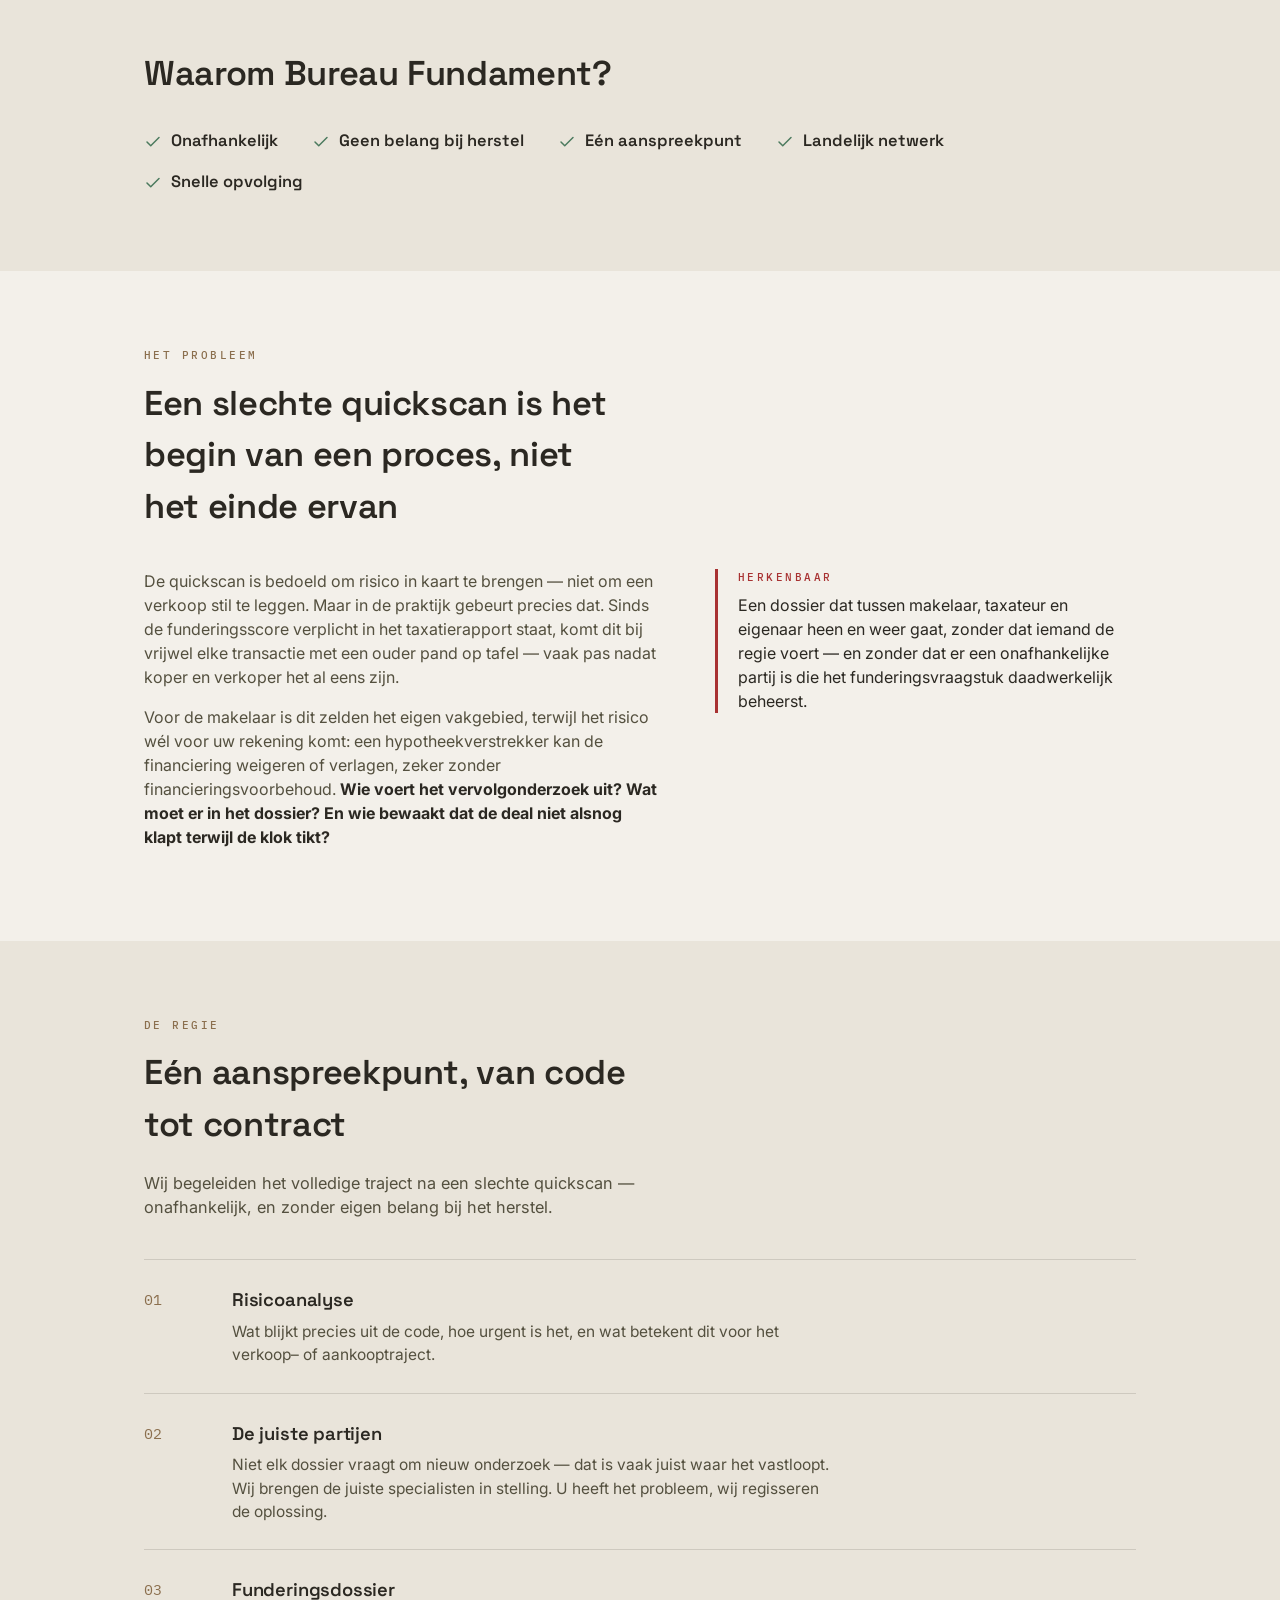
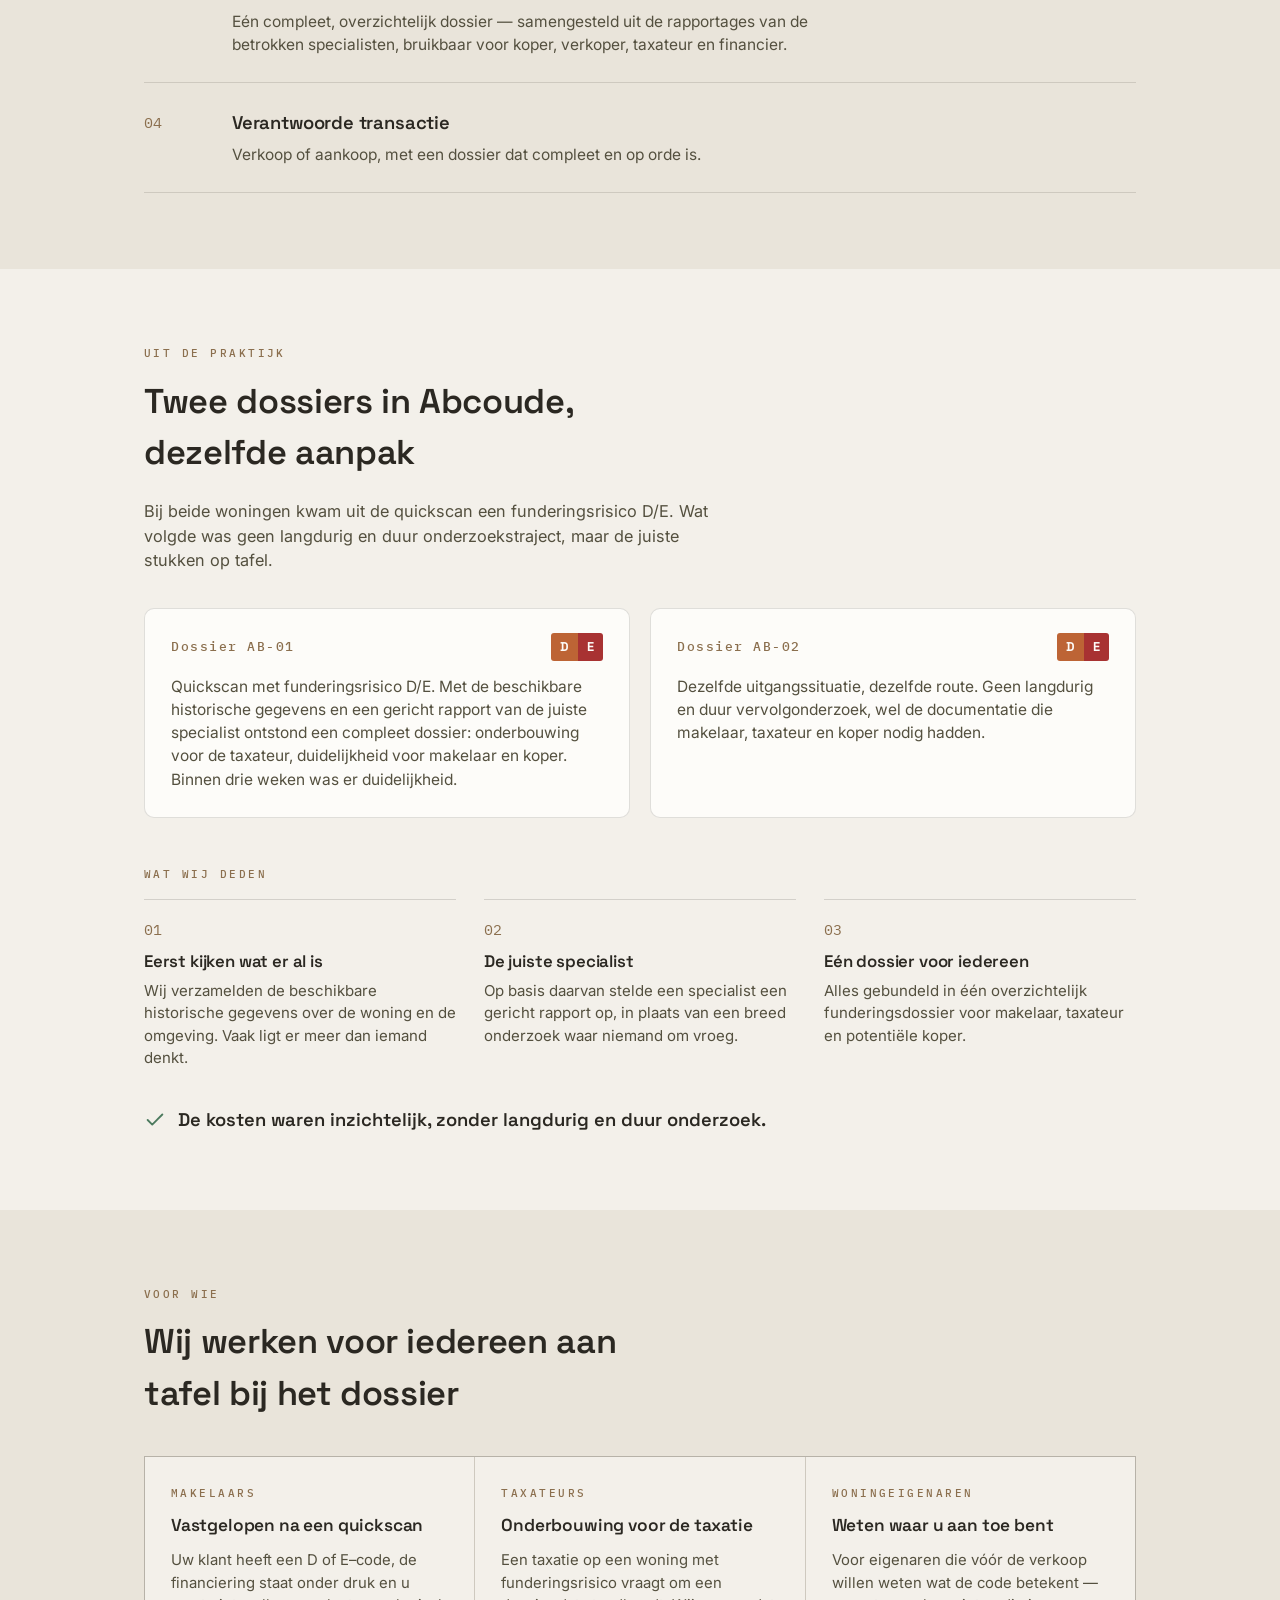
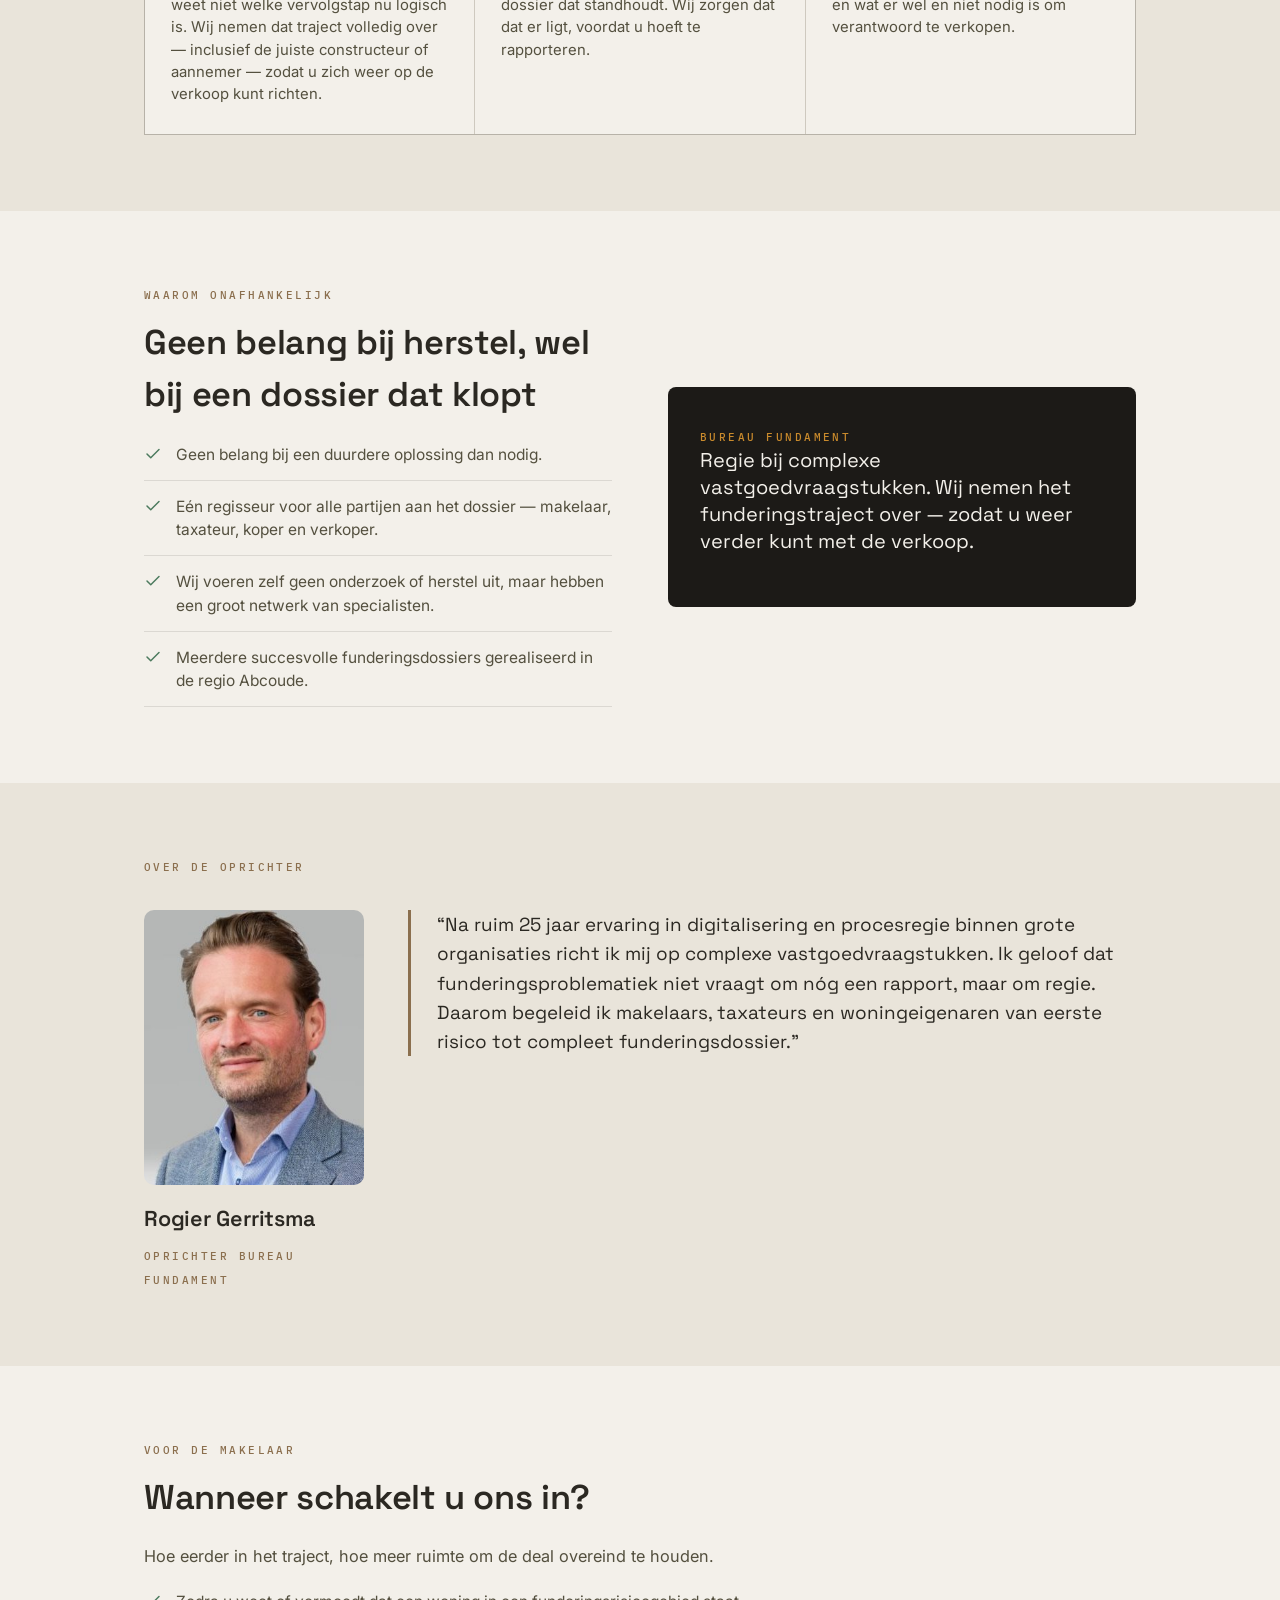
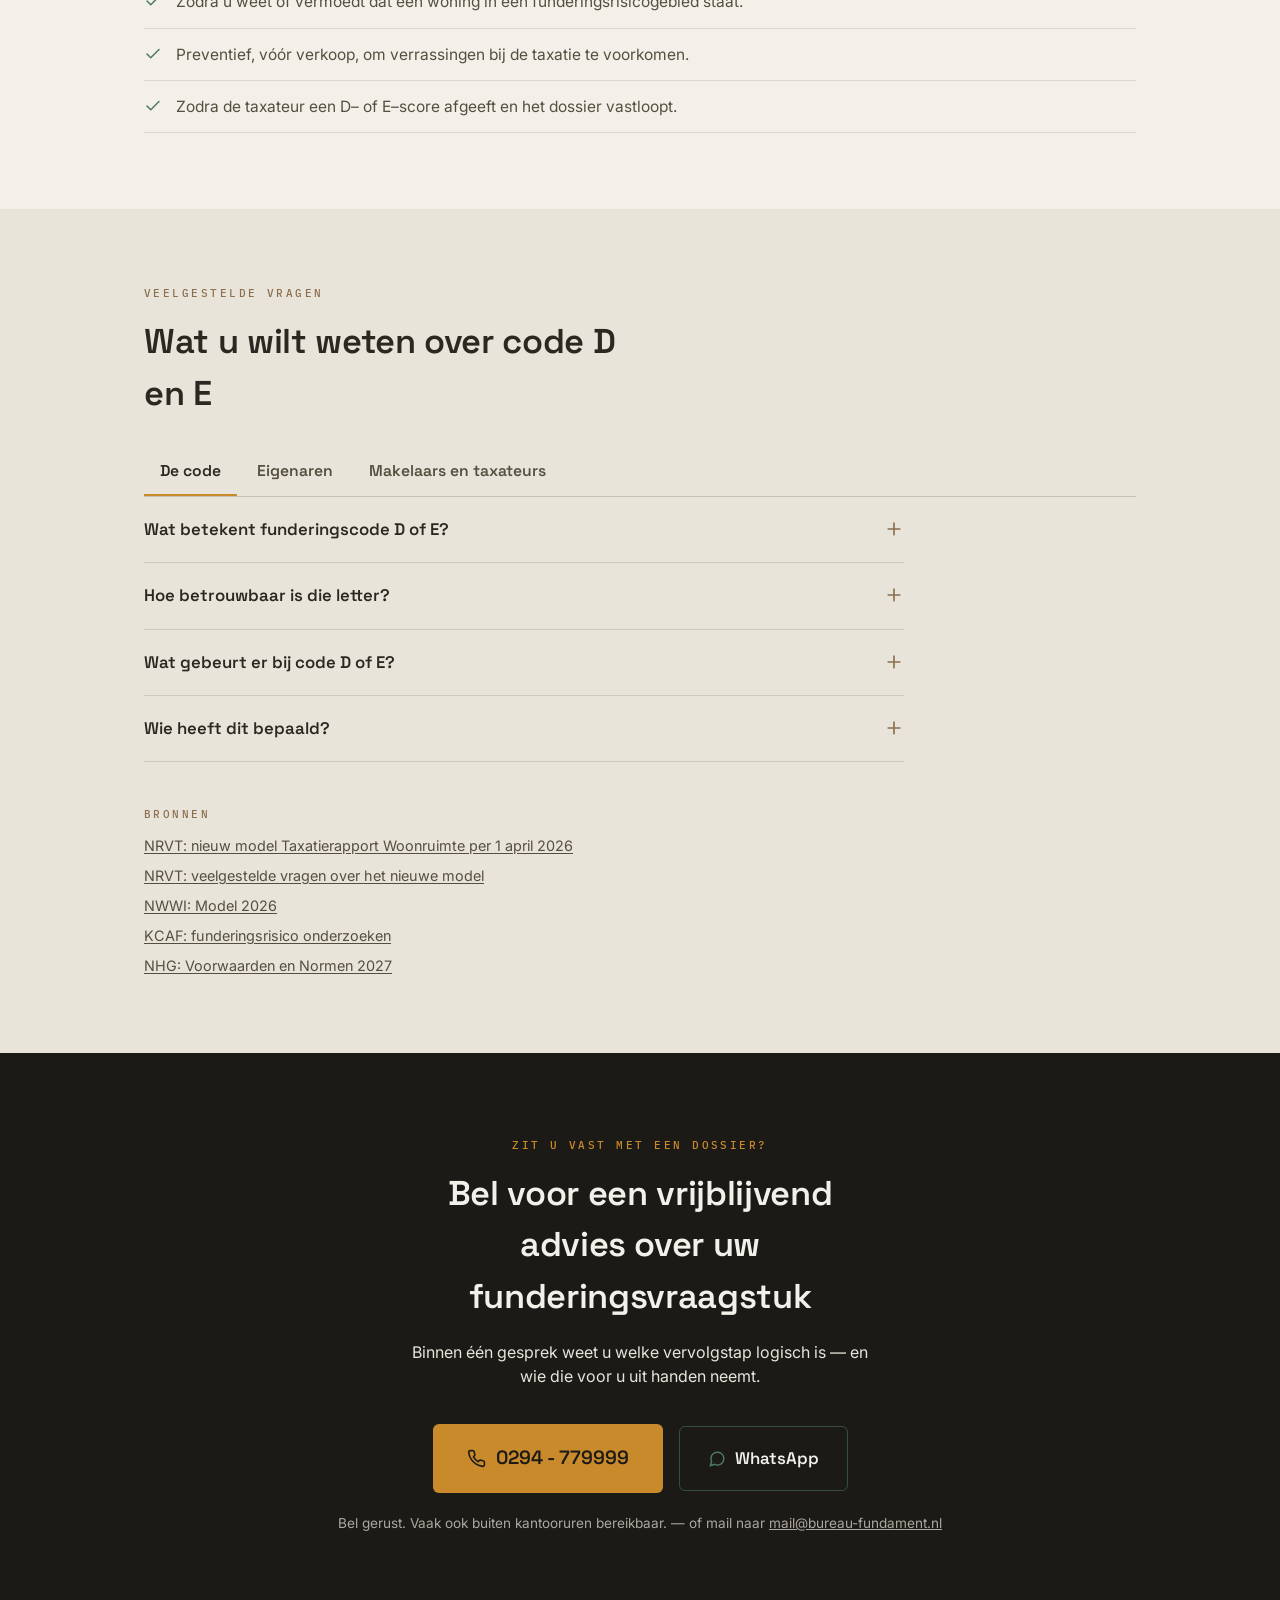
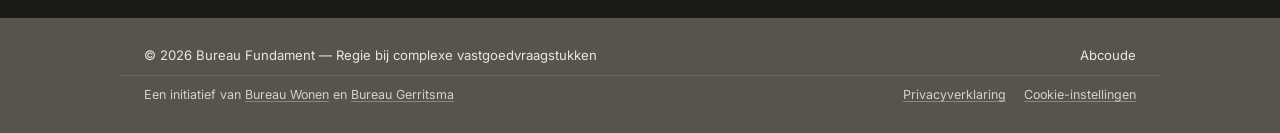
==== commit 4f63e2ce: "FAQ: wat verandert er per 2027 bij een NHG-hypotheek Co-Authored-By: Claude Opus 5.5 <noreply@anthro" ====
--- a/index.html
+++ b/index.html
@@ -25,6 +25,7 @@
 <meta charset="UTF-8">
 <meta name="viewport" content="width=device-width, initial-scale=1.0">
 <title>Bureau Fundament — Regie bij funderingsvraagstukken</title>
+<link rel="canonical" href="https://bureau-fundament.nl/">
 <meta name="description" content="Funderingscode D of E in het taxatierapport? Bureau Fundament neemt onafhankelijk de regie over het funderingsdossier, voor makelaars, taxateurs en woningeigenaren.">
 <script type="application/ld+json">
 {
@@ -89,6 +90,14 @@
     },
     {
       "@type": "Question",
+      "name": "Wat verandert er per 2027 bij een NHG-hypotheek?",
+      "acceptedAnswer": {
+        "@type": "Answer",
+        "text": "Vanaf 1 januari 2027 telt het funderingsrisico mee bij een hypotheek met Nationale Hypotheek Garantie (NHG). Dat geldt bij aankoop van een bestaande woning, maar ook bij het verhogen of oversluiten van een hypotheek. Bij code A, B of C verandert er niets. Bij code D of E is een verkennend funderingsonderzoek verplicht. Wijst dat onderzoek op een hoog risico, dan rekent de geldverstrekker de geschatte herstelkosten uit het taxatierapport mee als maandlast, en die gaat af van de maximale leenruimte. Heeft u meer dan € 25.000 eigen geld voor herstel, dan worden de meegerekende herstelkosten verlaagd met het bedrag daarboven. Daarom loont het om vroeg te weten wat er al bekend is over de fundering, zodat de inschatting van de herstelkosten goed onderbouwd is."
+      }
+    },
+    {
+      "@type": "Question",
       "name": "Wat doet Bureau Fundament precies?",
       "acceptedAnswer": {
         "@type": "Answer",
@@ -1289,6 +1298,10 @@
           <summary>Wat betekent een D of E voor de financiering van de koper?<svg class="plus" viewBox="0 0 24 24" fill="none" stroke="currentColor" stroke-width="2" aria-hidden="true"><path d="M12 5v14M5 12h14"/></svg></summary>
           <div class="antwoord"><p>Een geldverstrekker weegt het funderingsrisico mee. Dat kan leiden tot extra vragen, vertraging of een lagere financiering. Een compleet dossier geeft de financier de informatie die nodig is om een besluit te nemen.</p></div>
         </details>
+        <details>
+          <summary>Wat verandert er per 2027 bij een NHG-hypotheek?<svg class="plus" viewBox="0 0 24 24" fill="none" stroke="currentColor" stroke-width="2" aria-hidden="true"><path d="M12 5v14M5 12h14"/></svg></summary>
+          <div class="antwoord"><p>Vanaf 1 januari 2027 telt het funderingsrisico mee bij een hypotheek met Nationale Hypotheek Garantie (<a href="https://www.nhg.nl/kennis-innovatie/voorwaarden-en-normen-2027/" target="_blank" rel="noopener">NHG</a>). Dat geldt bij aankoop van een bestaande woning, maar ook bij het verhogen of oversluiten van een hypotheek. Bij code A, B of C verandert er niets. Bij code D of E is een verkennend funderingsonderzoek verplicht. Wijst dat onderzoek op een hoog risico, dan rekent de geldverstrekker de geschatte herstelkosten uit het taxatierapport mee als maandlast, en die gaat af van de maximale leenruimte. Heeft u meer dan €&nbsp;25.000 eigen geld voor herstel, dan worden de meegerekende herstelkosten verlaagd met het bedrag daarboven. Daarom loont het om vroeg te weten wat er al bekend is over de fundering, zodat de inschatting van de herstelkosten goed onderbouwd is.</p></div>
+        </details>
     </div>
     <div class="paneel" role="tabpanel" id="paneel-professionals" aria-labelledby="tab-professionals" tabindex="0">
       <h3 class="paneel-kop">Voor makelaars en taxateurs</h3>
@@ -1313,6 +1326,7 @@
         <li><a href="https://www.nrvt.nl/over-nrvt/nieuws/nieuw-model-taxatierapport-woonruimte-veelgestelde-vragen" target="_blank" rel="noopener">NRVT: veelgestelde vragen over het nieuwe model</a></li>
         <li><a href="https://site.nwwi.nl/model-2026/" target="_blank" rel="noopener">NWWI: Model 2026</a></li>
         <li><a href="https://www.kcaf.nl/funderingsrisico-onderzoeken/" target="_blank" rel="noopener">KCAF: funderingsrisico onderzoeken</a></li>
+        <li><a href="https://www.nhg.nl/kennis-innovatie/voorwaarden-en-normen-2027/" target="_blank" rel="noopener">NHG: Voorwaarden en Normen 2027</a></li>
       </ul>
     </div>
   </div>
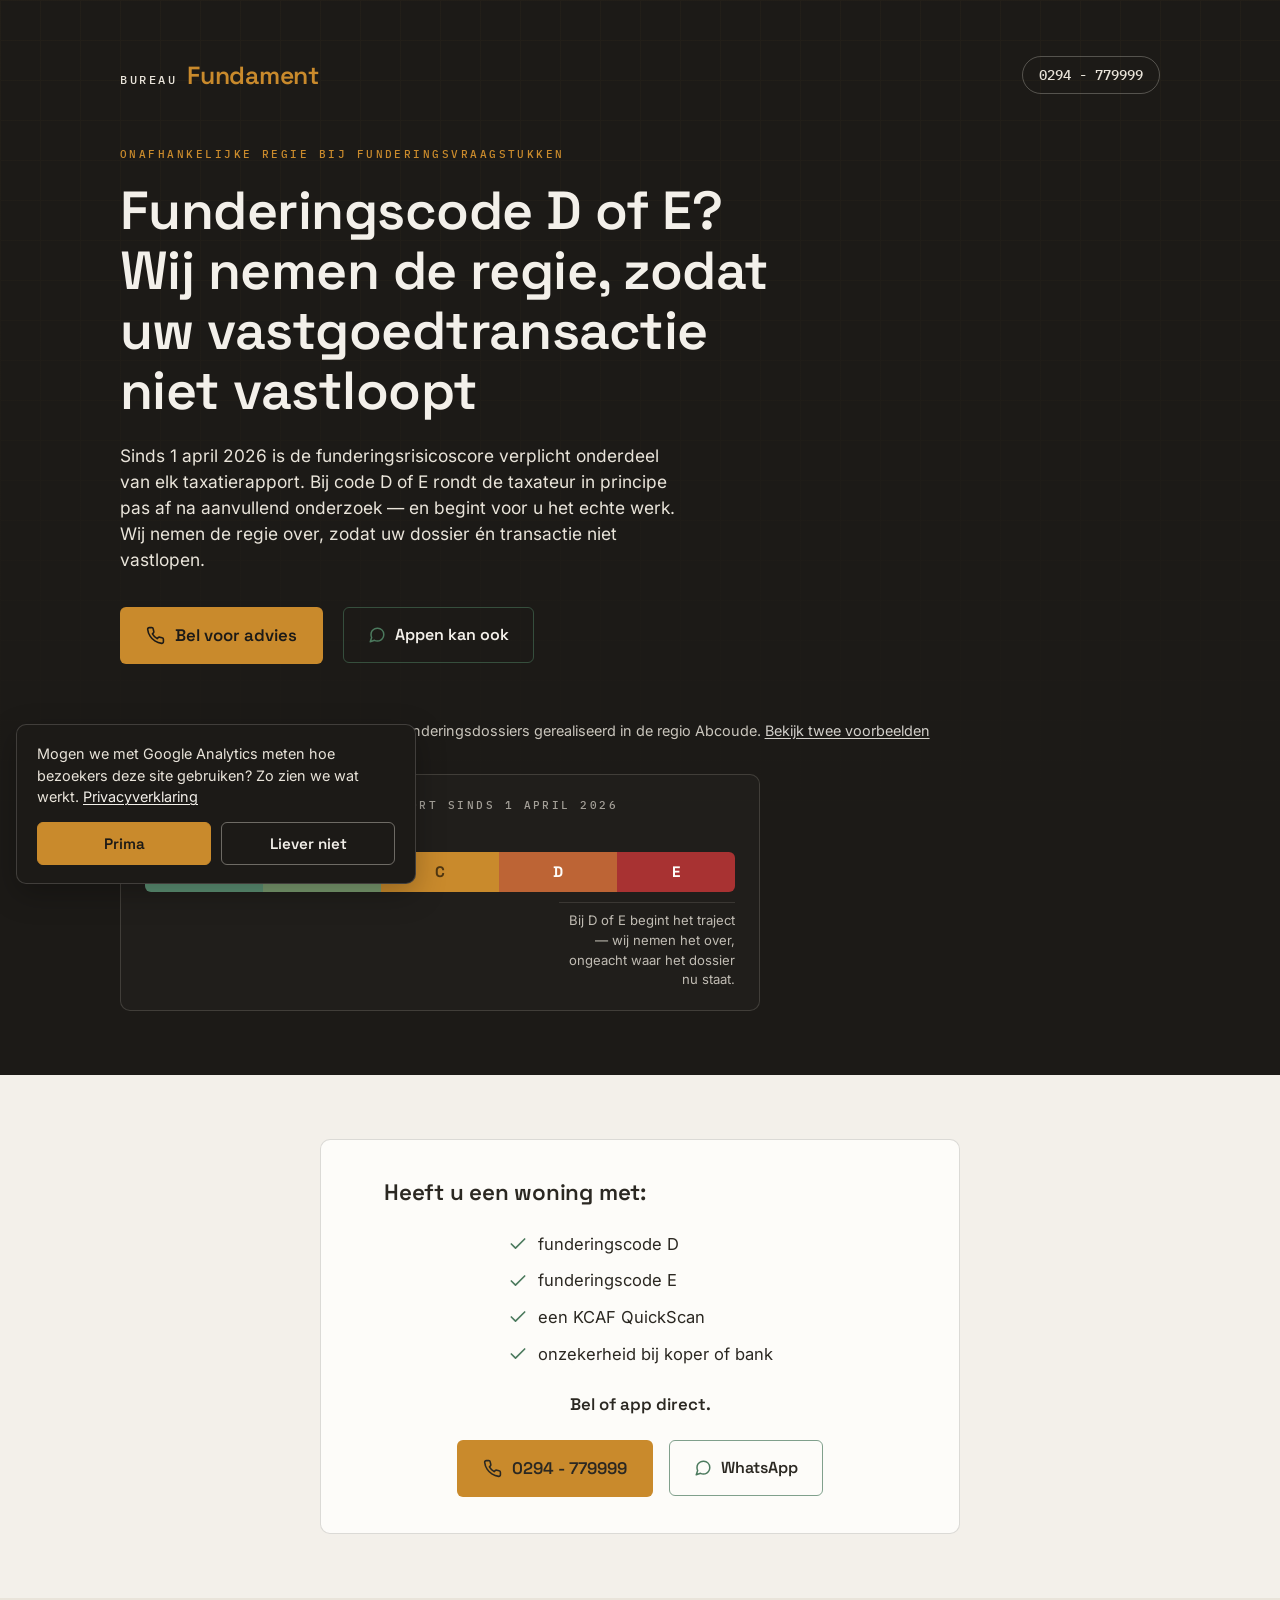
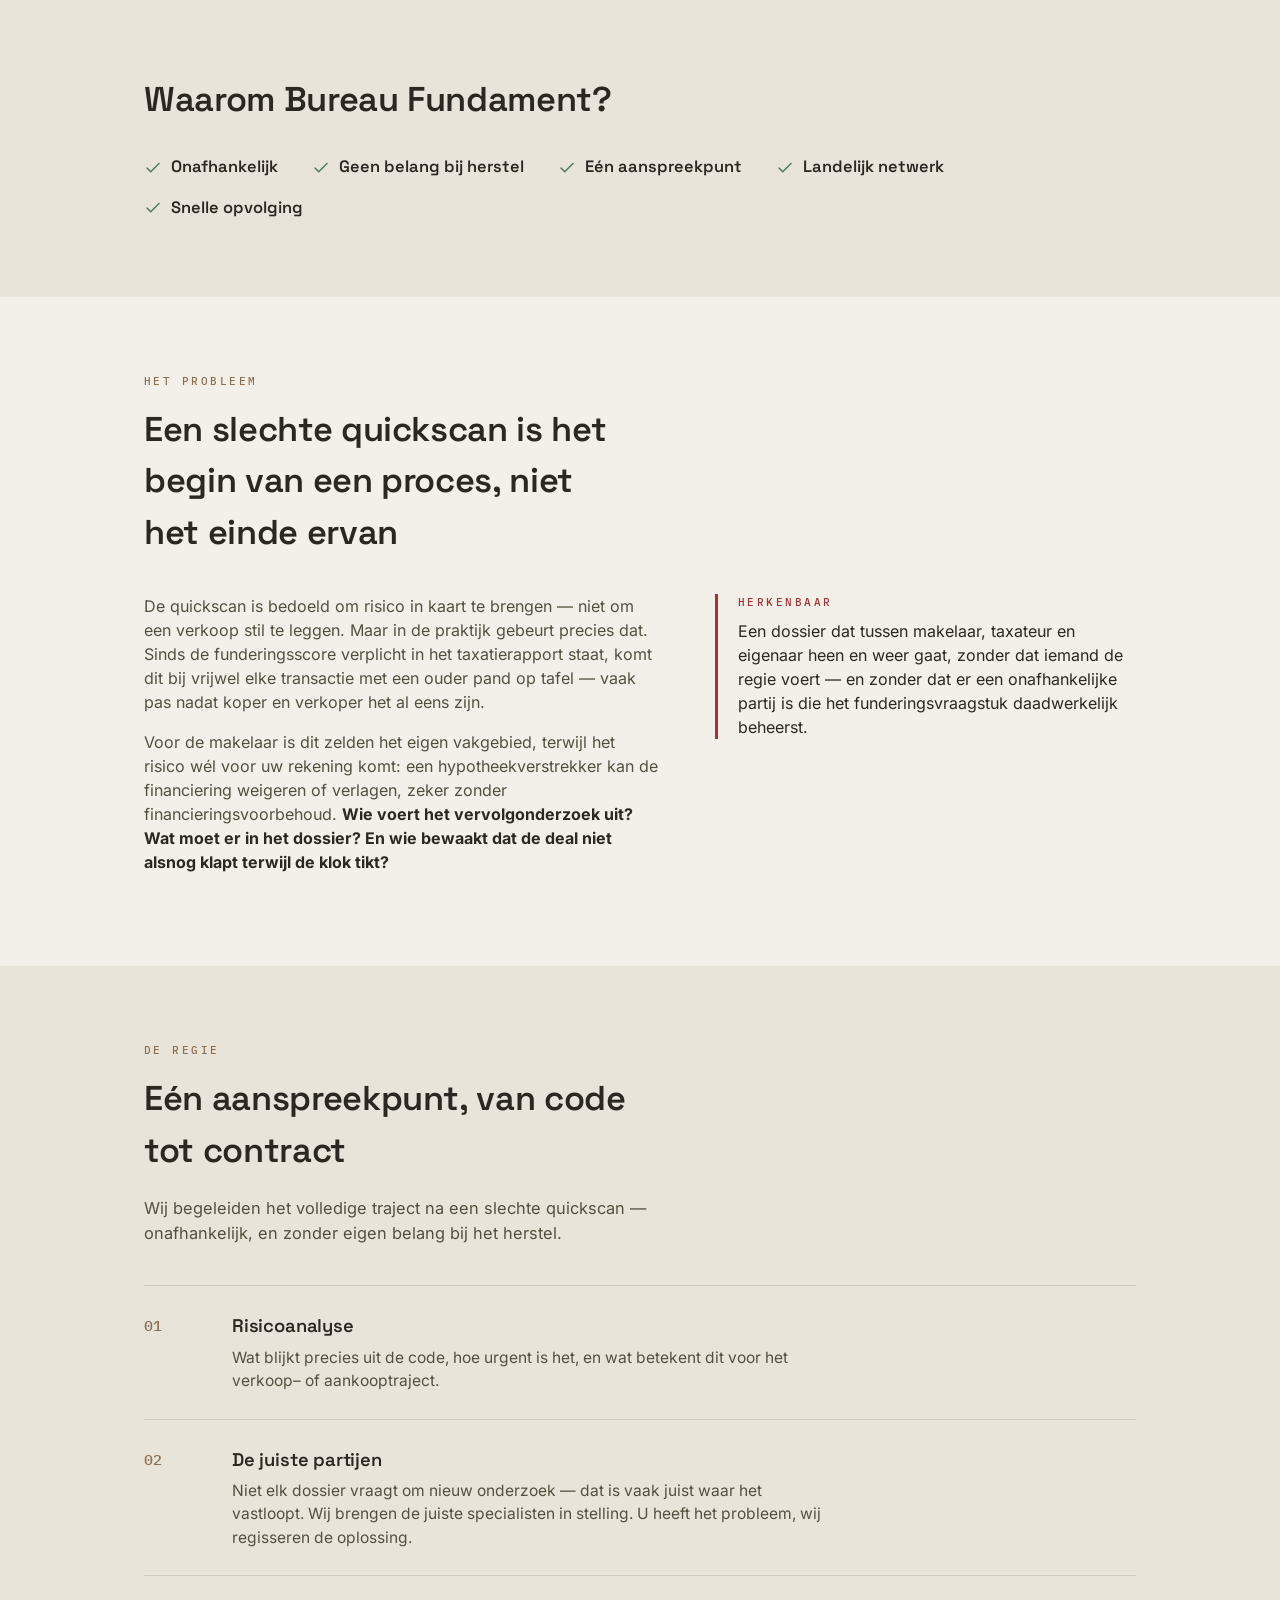
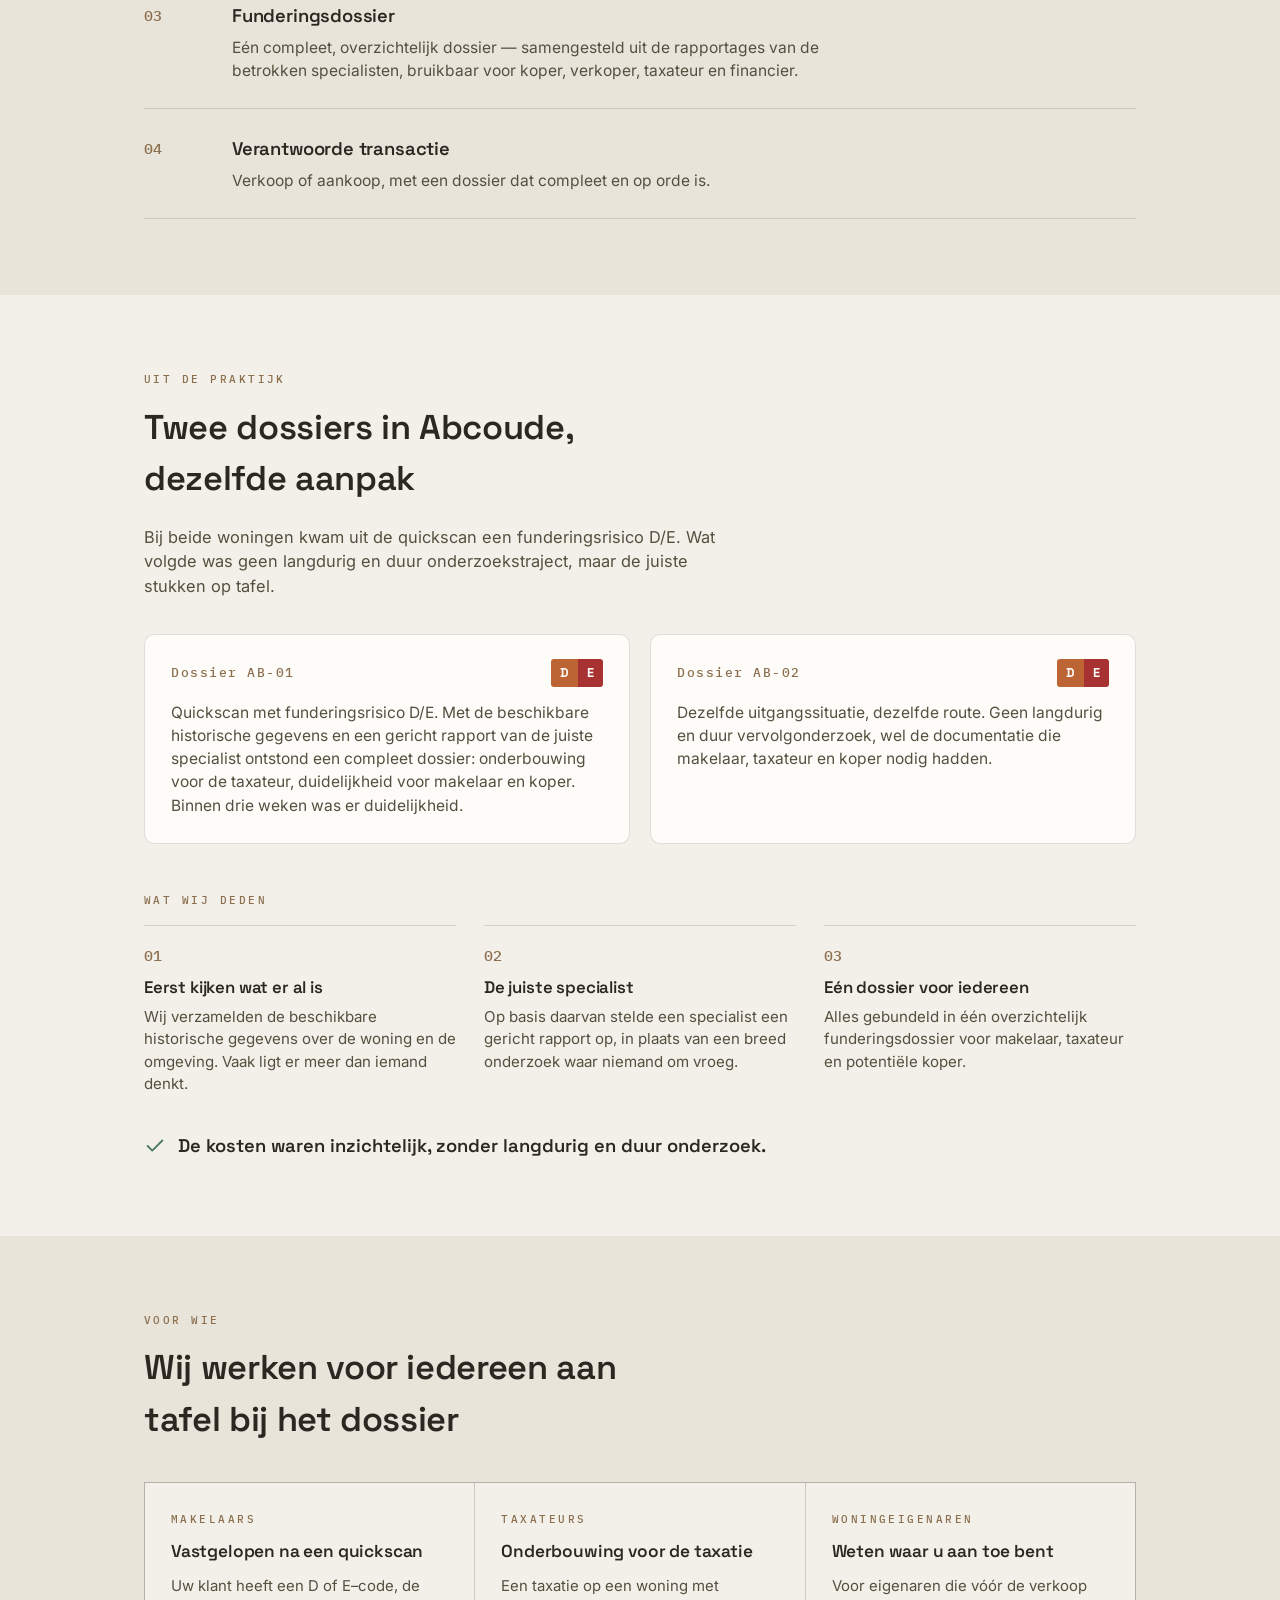
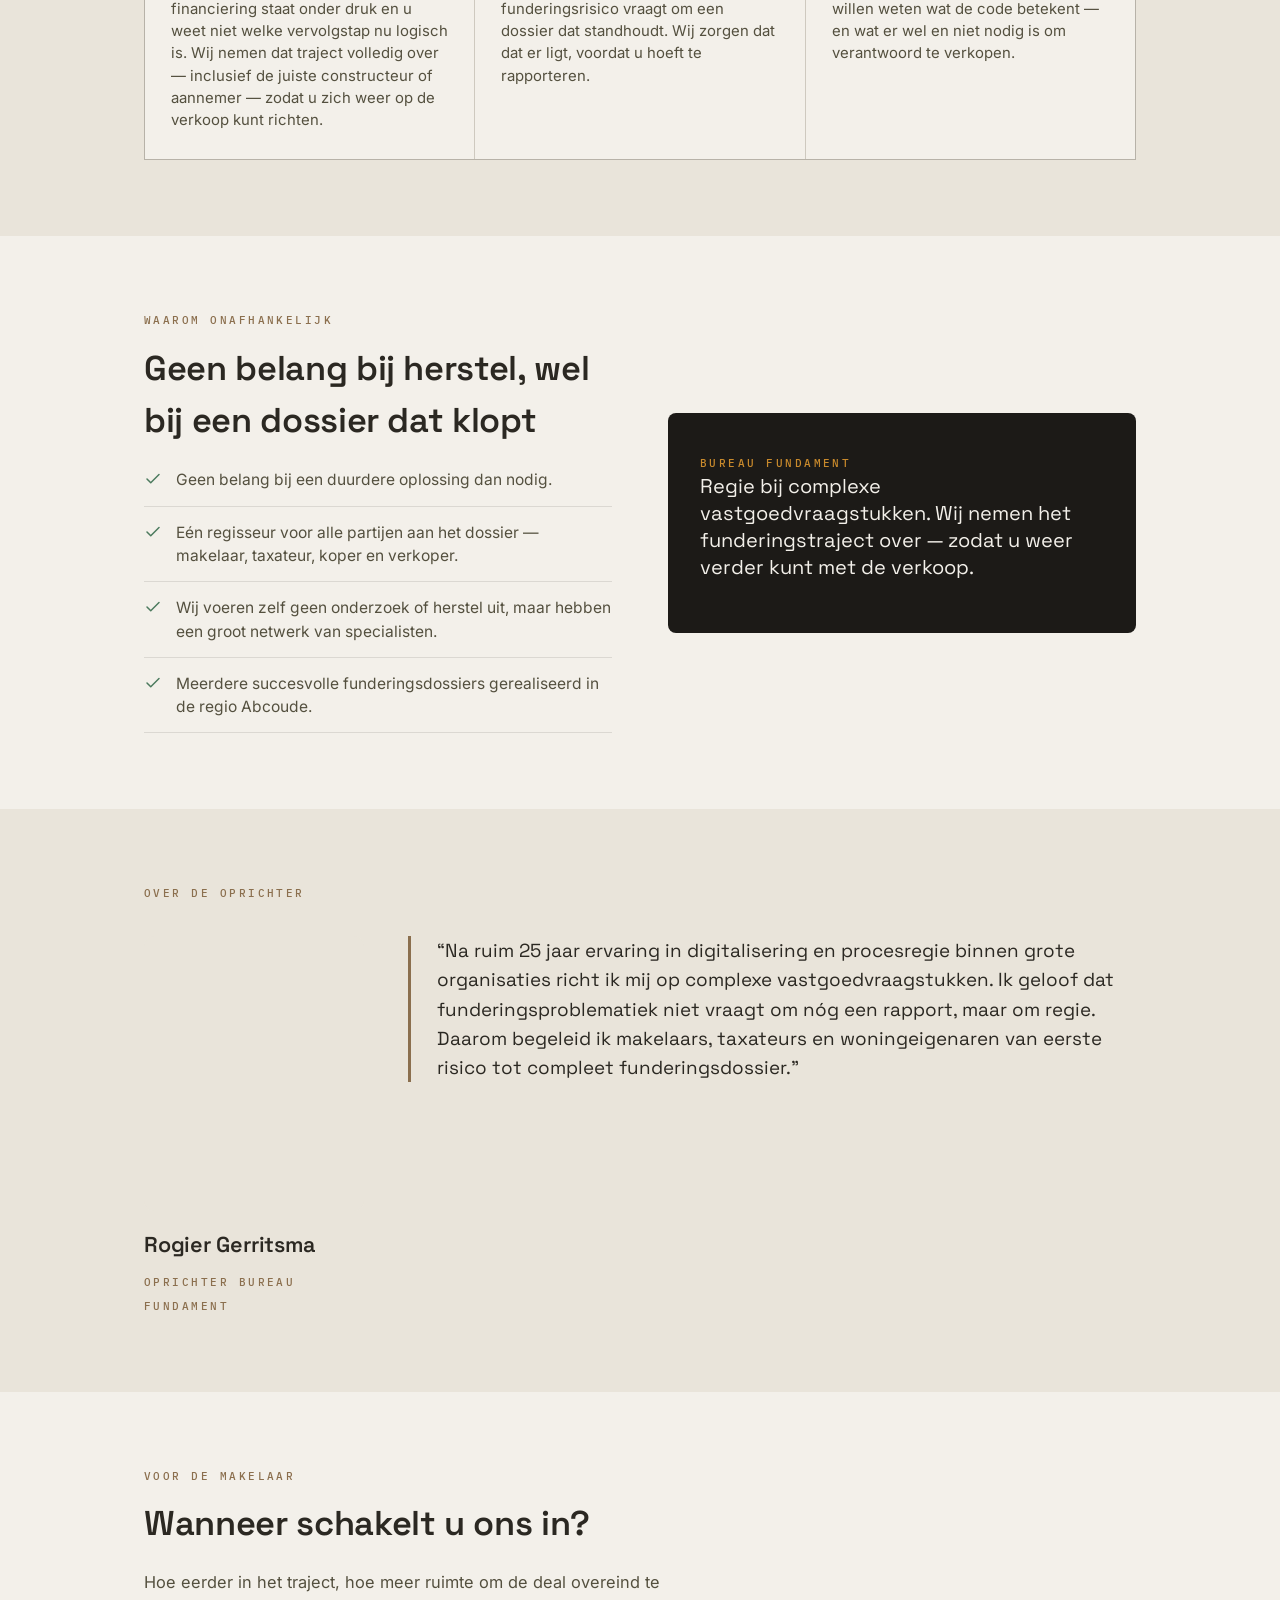
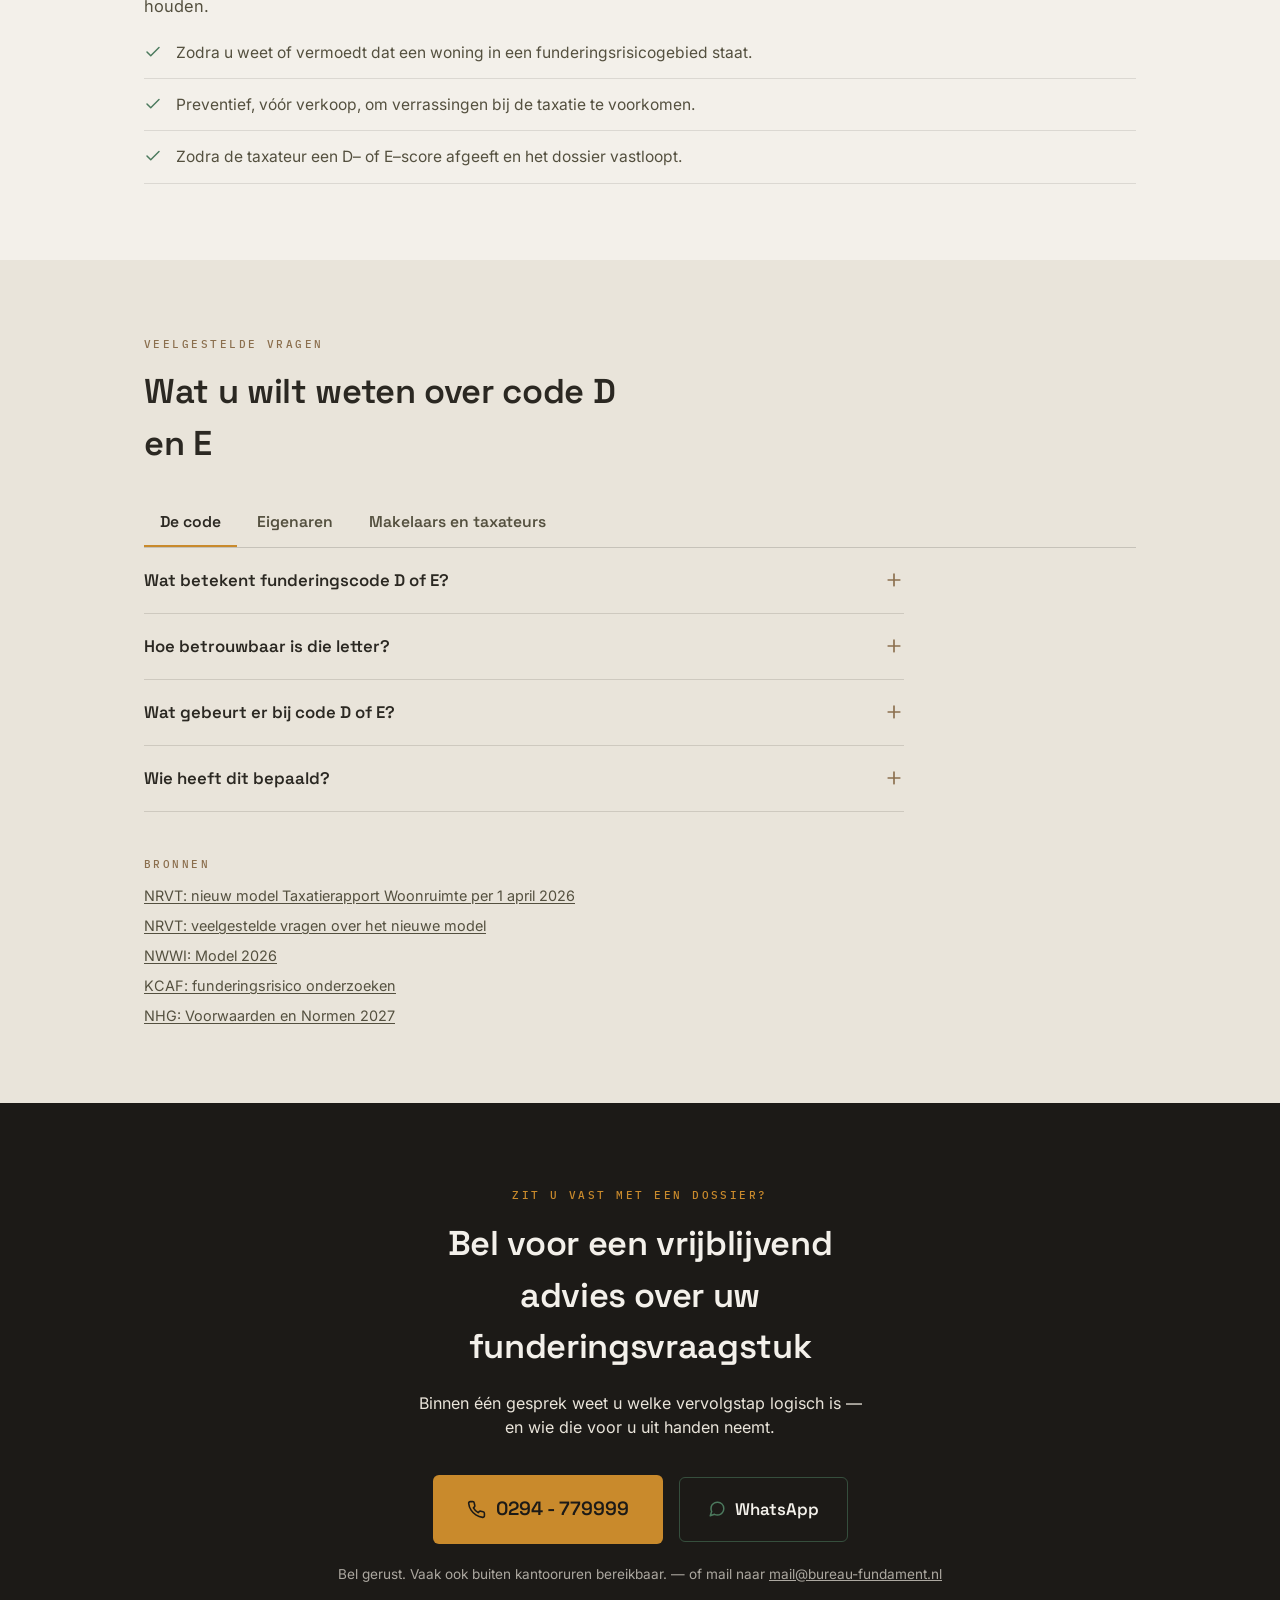
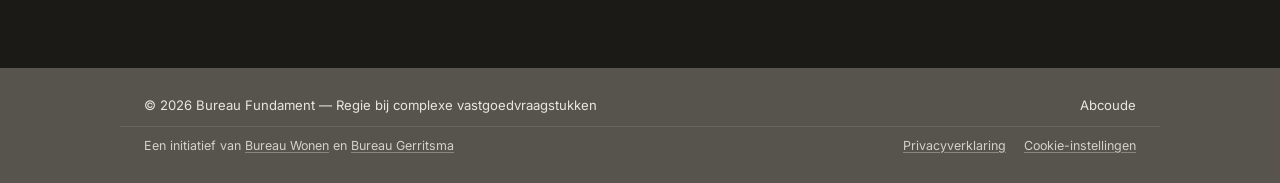
==== commit 1fb4228d: "Add CSP and referrer meta tags, self-host fonts GitHub Pages cannot send response headers, so add a " ====
--- a/index.html
+++ b/index.html
@@ -1,27 +1,11 @@
 <!DOCTYPE html>
 <html lang="nl">
 <head>
+<!-- Security: GitHub Pages cannot send headers, so CSP and referrer policy are meta tags. Keep scripts and styles in assets/. -->
+<meta http-equiv="Content-Security-Policy" content="default-src 'self'; script-src 'self' https://www.googletagmanager.com; style-src 'self'; font-src 'self'; img-src 'self' https://*.google-analytics.com https://*.googletagmanager.com; connect-src 'self' https://*.google-analytics.com https://*.analytics.google.com https://*.googletagmanager.com; frame-src 'none'; object-src 'none'; base-uri 'self'; form-action 'self'; upgrade-insecure-requests">
+<meta name="referrer" content="strict-origin-when-cross-origin">
 <!-- Google tag (gtag.js) — wordt pas geladen na toestemming via de cookiebalk -->
-<script>
-  window.dataLayer = window.dataLayer || [];
-  function gtag(){dataLayer.push(arguments);}
-  var GA_ID = 'G-FLDM7SHN79';
-  window.gaGeladen = false;
-  function laadAnalytics(){
-    if (window.gaGeladen) return;
-    window.gaGeladen = true;
-    var s = document.createElement('script');
-    s.async = true;
-    s.src = 'https://www.googletagmanager.com/gtag/js?id=' + GA_ID;
-    document.head.appendChild(s);
-    gtag('js', new Date());
-    gtag('config', GA_ID, {
-      allow_google_signals: false,
-      allow_ad_personalization_signals: false
-    });
-  }
-  try { if (localStorage.getItem('bf_cookiekeuze') === 'ja') laadAnalytics(); } catch (e) {}
-</script>
+<script src="assets/analytics.js"></script>
 <meta charset="UTF-8">
 <meta name="viewport" content="width=device-width, initial-scale=1.0">
 <title>Bureau Fundament — Regie bij funderingsvraagstukken</title>
@@ -123,870 +107,8 @@
   ]
 }
 </script>
-<link rel="preconnect" href="https://fonts.googleapis.com">
-<link rel="preconnect" href="https://fonts.gstatic.com" crossorigin>
-<link href="https://fonts.googleapis.com/css2?family=Space+Grotesk:wght@400;500;600;700&family=Inter:wght@400;500;600&family=IBM+Plex+Mono:wght@500&display=swap" rel="stylesheet">
-<style>
-  :root{
-    --grond-donker:#1c1a17;
-    --grond-donker-2:#242019;
-    --beton:#e9e4da;
-    --beton-licht:#f3f0ea;
-    --klei:#8b6f4e;
-    --code-groen:#4c7a5e;
-    --code-amber:#c98a2c;
-    --code-rood:#a83232;
-    --inkt:#2b2822;
-    --inkt-zacht:#54503f;
-    --wit:#fdfcf9;
-  }
-
-  *{box-sizing:border-box;margin:0;padding:0;}
-
-  html{scroll-behavior:smooth;}
-
-  body{
-    font-family:'Inter', system-ui, -apple-system, 'Segoe UI', sans-serif;
-    color:var(--inkt);
-    background:var(--beton-licht);
-    line-height:1.5;
-    -webkit-font-smoothing:antialiased;
-  }
-
-  h1,h2,h3{
-    font-family:'Space Grotesk', sans-serif;
-    font-weight:600;
-    letter-spacing:-0.01em;
-    color:inherit;
-  }
-
-  .label{
-    font-family:'IBM Plex Mono', monospace;
-    font-size:0.7rem;
-    letter-spacing:0.22em;
-    text-transform:uppercase;
-    font-weight:500;
-  }
-
-  a{color:inherit;text-decoration:none;}
-
-  img,svg{display:block;max-width:100%;}
-
-  .wrap{
-    max-width:1040px;
-    margin:0 auto;
-    padding-left:24px;
-    padding-right:24px;
-  }
-
-  /* ---------- HERO ---------- */
-
-  .hero{
-    background:var(--grond-donker);
-    color:var(--beton-licht);
-    background-image:
-      linear-gradient(var(--grond-donker-2) 1px, transparent 1px),
-      linear-gradient(90deg, var(--grond-donker-2) 1px, transparent 1px);
-    background-size:40px 40px;
-    position:relative;
-    overflow:hidden;
-  }
-
-  .hero::before{
-    content:"";
-    position:absolute;
-    inset:0;
-    background:linear-gradient(180deg, rgba(28,26,23,0.2) 0%, var(--grond-donker) 78%);
-    pointer-events:none;
-  }
-
-  .hero-inner{
-    position:relative;
-    padding:56px 0 64px;
-  }
-
-  .brandbar{
-    display:flex;
-    align-items:center;
-    justify-content:space-between;
-    padding-bottom:52px;
-  }
-
-  .brand{
-    display:flex;
-    align-items:baseline;
-    gap:10px;
-  }
-
-  .brand-bureau{
-    font-family:'IBM Plex Mono', monospace;
-    font-weight:500;
-    font-size:0.72rem;
-    letter-spacing:0.22em;
-    color:var(--beton);
-  }
-
-  .brand-naam{
-    font-family:'Space Grotesk', sans-serif;
-    font-weight:600;
-    font-size:1.55rem;
-    letter-spacing:-0.01em;
-    color:var(--code-amber);
-  }
-
-  .brandbar .tel-mini{
-    font-family:'IBM Plex Mono', monospace;
-    font-size:0.85rem;
-    color:var(--beton);
-    border:1px solid rgba(233,228,218,0.28);
-    border-radius:100px;
-    padding:8px 16px;
-    white-space:nowrap;
-  }
-
-  .eyebrow{
-    color:var(--code-amber);
-    margin-bottom:18px;
-  }
-
-  h1{
-    font-size:clamp(2.1rem, 5vw, 3.35rem);
-    line-height:1.12;
-    max-width:19ch;
-    margin-bottom:22px;
-  }
-
-  .hero p.lede{
-    font-size:1.08rem;
-    max-width:52ch;
-    color:var(--beton);
-    margin-bottom:34px;
-  }
-
-  .cta-row{
-    display:flex;
-    align-items:center;
-    gap:20px;
-    flex-wrap:wrap;
-    margin-bottom:56px;
-  }
-
-  .btn-call{
-    display:inline-flex;
-    align-items:center;
-    gap:10px;
-    background:var(--code-amber);
-    color:var(--grond-donker);
-    font-family:'Space Grotesk', sans-serif;
-    font-weight:600;
-    font-size:1.05rem;
-    padding:16px 26px;
-    border-radius:6px;
-    transition:transform 0.15s ease, background 0.15s ease;
-  }
-
-  .btn-call:hover{background:#dd9a36; transform:translateY(-1px);}
-
-  .btn-call svg{width:19px;height:19px;flex-shrink:0;}
-
-  .btn-whatsapp{
-    display:inline-flex;
-    align-items:center;
-    gap:9px;
-    border:1px solid rgba(76,122,94,0.55);
-    color:var(--beton-licht);
-    font-family:'Space Grotesk', sans-serif;
-    font-weight:600;
-    font-size:1rem;
-    padding:15px 24px;
-    border-radius:6px;
-    transition:background 0.15s ease, border-color 0.15s ease;
-  }
-
-  .btn-whatsapp:hover{background:rgba(76,122,94,0.14); border-color:var(--code-groen);}
-
-  .btn-whatsapp svg{width:18px;height:18px;flex-shrink:0;color:var(--code-groen);}
-
-  .cta-sub{
-    font-size:0.88rem;
-    color:var(--beton);
-    opacity:0.75;
-  }
-
-  .proof-strip{
-    display:flex;
-    align-items:baseline;
-    gap:12px;
-    margin-bottom:32px;
-    flex-wrap:wrap;
-  }
-
-  .proof-strip .label{color:var(--code-groen); flex-shrink:0;}
-
-  .proof-strip span.tekst{
-    font-size:0.9rem;
-    color:var(--beton);
-    opacity:0.85;
-  }
-
-  /* ---------- SCHAAL (signature element) ---------- */
-
-  .schaal{
-    border:1px solid rgba(233,228,218,0.16);
-    border-radius:10px;
-    padding:22px 24px 20px;
-    background:rgba(255,255,255,0.02);
-    max-width:640px;
-  }
-
-  .schaal-top{
-    display:flex;
-    justify-content:space-between;
-    align-items:baseline;
-    margin-bottom:14px;
-  }
-
-  .schaal-top .label{color:var(--beton);opacity:0.65;}
-
-  .schaal-bar{
-    display:flex;
-    height:40px;
-    border-radius:6px;
-    overflow:hidden;
-    margin-bottom:10px;
-  }
-
-  .schaal-seg{
-    flex:1;
-    display:flex;
-    align-items:center;
-    justify-content:center;
-    font-family:'Space Grotesk', sans-serif;
-    font-weight:700;
-    font-size:0.95rem;
-    color:rgba(0,0,0,0.55);
-  }
-
-  .seg-a{background:#5c9074;}
-  .seg-b{background:#7a9a6f;}
-  .seg-c{background:var(--code-amber); color:rgba(0,0,0,0.6);}
-  .seg-d{background:#bd6435; color:var(--wit);}
-  .seg-e{background:var(--code-rood); color:var(--wit);}
-
-  .schaal-note{
-    display:flex;
-    justify-content:flex-end;
-  }
-
-  .schaal-note span{
-    font-size:0.82rem;
-    color:var(--beton);
-    opacity:0.8;
-    max-width:22ch;
-    text-align:right;
-    border-top:1px solid rgba(233,228,218,0.16);
-    padding-top:8px;
-  }
-
-  /* ---------- SECTIES ---------- */
-
-  section{padding:76px 0;}
-
-  .sectie-licht{background:var(--beton-licht);}
-  .sectie-beton{background:var(--beton);}
-
-  .kop-eyebrow{
-    color:var(--klei);
-    margin-bottom:14px;
-  }
-
-  h2{
-    font-size:clamp(1.55rem, 3.2vw, 2.15rem);
-    max-width:22ch;
-    margin-bottom:20px;
-  }
-
-  .intro-tekst{
-    font-size:1.02rem;
-    color:var(--inkt-zacht);
-    max-width:58ch;
-    margin-bottom:8px;
-  }
-
-  /* probleem */
-
-  .probleem-grid{
-    display:grid;
-    grid-template-columns:1.1fr 0.9fr;
-    gap:56px;
-    align-items:start;
-    margin-top:36px;
-  }
-
-  .probleem-tekst p{
-    color:var(--inkt-zacht);
-    margin-bottom:16px;
-    font-size:1rem;
-  }
-
-  .probleem-tekst strong{color:var(--inkt);}
-
-  .vastgelopen{
-    border-left:3px solid var(--code-rood);
-    padding-left:20px;
-  }
-
-  .vastgelopen .label{color:var(--code-rood); margin-bottom:8px; display:block;}
-
-  .vastgelopen p{font-size:1rem; color:var(--inkt);}
-
-  /* proces */
-
-  .proces-lijst{
-    margin-top:40px;
-    border-top:1px solid rgba(43,40,34,0.14);
-  }
-
-  .stap{
-    display:grid;
-    grid-template-columns:64px 1fr;
-    gap:24px;
-    padding:26px 0;
-    border-bottom:1px solid rgba(43,40,34,0.14);
-  }
-
-  .stap-nr{
-    font-family:'IBM Plex Mono', monospace;
-    font-size:0.95rem;
-    color:var(--klei);
-    padding-top:2px;
-  }
-
-  .stap h3{
-    font-size:1.15rem;
-    margin-bottom:6px;
-  }
-
-  .stap p{
-    color:var(--inkt-zacht);
-    font-size:0.97rem;
-    max-width:60ch;
-  }
-
-  /* voor wie */
-
-  .doelgroep-grid{
-    display:grid;
-    grid-template-columns:repeat(3, 1fr);
-    gap:1px;
-    background:rgba(43,40,34,0.14);
-    border:1px solid rgba(43,40,34,0.14);
-    margin-top:36px;
-  }
-
-  .doelgroep-card{
-    background:var(--beton-licht);
-    padding:28px 26px;
-  }
-
-  .doelgroep-card .label{color:var(--klei); margin-bottom:12px; display:block;}
-
-  .doelgroep-card h3{font-size:1.08rem; margin-bottom:10px;}
-
-  .doelgroep-card p{color:var(--inkt-zacht); font-size:0.93rem;}
-
-  /* onafhankelijk */
-
-  .onafhankelijk{
-    display:grid;
-    grid-template-columns:1fr 1fr;
-    gap:56px;
-    align-items:center;
-  }
-
-  .puntenlijst{list-style:none;margin-top:22px;}
-
-  .puntenlijst li{
-    display:flex;
-    gap:14px;
-    padding:14px 0;
-    border-bottom:1px solid rgba(43,40,34,0.12);
-    font-size:0.97rem;
-    color:var(--inkt-zacht);
-  }
-
-  .puntenlijst li:first-child{padding-top:0;}
-
-  .puntenlijst .vinkje{
-    color:var(--code-groen);
-    font-family:'IBM Plex Mono', monospace;
-    flex-shrink:0;
-  }
-
-  .citaatblok{
-    background:var(--grond-donker);
-    color:var(--beton-licht);
-    padding:36px 32px;
-    border-radius:8px;
-  }
-
-  .citaatblok p{
-    font-family:'Space Grotesk', sans-serif;
-    font-size:1.25rem;
-    line-height:1.35;
-    margin-bottom:16px;
-  }
-
-  .citaatblok .label{color:var(--code-amber);}
-
-  /* checklist (kwalificatie) */
-
-  .sectie-check{padding-top:64px; padding-bottom:64px;}
-
-  .check-kaart{
-    border:1px solid rgba(43,40,34,0.16);
-    border-radius:10px;
-    padding:36px 40px;
-    max-width:640px;
-    margin:0 auto;
-    text-align:center;
-    background:var(--wit);
-  }
-
-  .check-kop{
-    font-size:1.4rem;
-    margin-bottom:22px;
-  }
-
-  .check-lijst{
-    list-style:none;
-    display:inline-flex;
-    flex-direction:column;
-    align-items:flex-start;
-    gap:12px;
-    margin-bottom:26px;
-    text-align:left;
-  }
-
-  .check-lijst li{
-    font-size:1.03rem;
-    display:flex;
-    align-items:center;
-    gap:10px;
-  }
-
-  .check-actie{
-    font-family:'Space Grotesk', sans-serif;
-    font-weight:600;
-    font-size:1.05rem;
-    margin-bottom:22px;
-    color:var(--inkt);
-  }
-
-  .check-kaart .cta-knoppen a{color:var(--inkt);}
-  .check-kaart .btn-call{color:var(--grond-donker);}
-  .check-kaart .btn-whatsapp{color:var(--inkt); border-color:rgba(76,122,94,0.7);}
-
-  /* korte waarom-rij */
-
-  .kort-lijst{
-    display:flex;
-    flex-wrap:wrap;
-    gap:16px 34px;
-    margin-top:30px;
-  }
-
-  .kort-item{
-    display:flex;
-    align-items:center;
-    gap:9px;
-    font-family:'Space Grotesk', sans-serif;
-    font-weight:600;
-    font-size:1.03rem;
-  }
-
-  .kort-item .vink{color:var(--code-groen); flex-shrink:0;}
-
-  /* bio */
-
-  .bio-blok{
-    display:grid;
-    grid-template-columns:220px 1fr;
-    gap:44px;
-    align-items:start;
-    margin-top:34px;
-  }
-
-  .bio-foto{
-    width:100%;
-    height:auto;
-    aspect-ratio:4 / 5;
-    object-fit:cover;
-    border-radius:10px;
-    margin-bottom:18px;
-    background:var(--beton);
-  }
-
-  .bio-naam h3{
-    font-size:1.35rem;
-    margin-bottom:6px;
-  }
-
-  .bio-naam .label{color:var(--klei);}
-
-  .bio-quote{
-    font-family:'Space Grotesk', sans-serif;
-    font-size:1.18rem;
-    line-height:1.55;
-    color:var(--inkt);
-    border-left:3px solid var(--klei);
-    padding-left:26px;
-  }
-
-  @media (max-width: 780px){
-    .bio-blok{grid-template-columns:1fr; gap:18px;}
-    .bio-foto{max-width:200px;}
-    .check-kaart{padding:30px 24px;}
-  }
-
-  /* cta finaal */
-
-  .cta-finaal{
-    background:var(--grond-donker);
-    color:var(--beton-licht);
-    text-align:center;
-    padding:84px 0;
-  }
-
-  .cta-finaal .kop-eyebrow{color:var(--code-amber);}
-
-  .cta-finaal h2{
-    max-width:20ch;
-    margin:0 auto 18px;
-    color:var(--beton-licht);
-  }
-
-  .cta-finaal p.lede{
-    color:var(--beton);
-    max-width:46ch;
-    margin:0 auto 36px;
-  }
-
-  .cta-finaal .btn-call{
-    font-size:1.2rem;
-    padding:20px 34px;
-  }
-
-  .cta-finaal .btn-whatsapp{
-    font-size:1.05rem;
-    padding:19px 28px;
-  }
-
-  .cta-knoppen{
-    display:flex;
-    align-items:center;
-    justify-content:center;
-    gap:16px;
-    flex-wrap:wrap;
-  }
-
-  .bereikbaar{
-    margin-top:20px;
-    font-size:0.85rem;
-    color:var(--beton);
-    opacity:0.7;
-  }
-
-  /* footer */
-
-  footer{
-    background:var(--grond-donker-2);
-    color:var(--beton);
-    padding:28px 0;
-    font-size:0.82rem;
-    opacity:0.75;
-  }
-
-  footer .wrap{
-    display:flex;
-    justify-content:space-between;
-    flex-wrap:wrap;
-    gap:8px;
-  }
-
-  footer .wrap + .wrap{
-    margin-top:10px;
-    padding-top:10px;
-    border-top:1px solid rgba(233,228,218,0.12);
-  }
-
-  .footer-initiatief{
-    font-size:0.78rem;
-    opacity:0.85;
-  }
-
-  .footer-initiatief a{
-    color:inherit;
-    text-decoration:underline;
-    text-decoration-color:rgba(233,228,218,0.4);
-    text-underline-offset:2px;
-  }
-
-  .footer-initiatief a:hover{
-    text-decoration-color:var(--code-amber);
-  }
-
-  /* sticky mobiele call bar */
-
-  .sticky-call{
-    position:fixed;
-    left:0;right:0;bottom:0;
-    background:var(--grond-donker);
-    padding:10px 14px;
-    display:none;
-    align-items:stretch;
-    gap:8px;
-    font-family:'Space Grotesk', sans-serif;
-    font-weight:600;
-    z-index:50;
-    transform:translateY(100%);
-    transition:transform 0.25s ease;
-  }
-
-  .sticky-call.tonen{transform:translateY(0);}
-
-  .sticky-call a{
-    flex:1;
-    display:flex;
-    align-items:center;
-    justify-content:center;
-    gap:8px;
-    padding:12px 10px;
-    border-radius:6px;
-    font-size:0.92rem;
-  }
-
-  .sticky-call .sticky-bel{background:var(--code-amber); color:var(--grond-donker);}
-
-  .sticky-call .sticky-wa{border:1px solid rgba(76,122,94,0.6); color:var(--beton-licht);}
-
-  .sticky-call svg{width:17px;height:17px;flex-shrink:0;}
-
-  /* cookiebalk (geen muur: pagina blijft gewoon bruikbaar) */
-
-  .cookiebalk{
-    position:fixed;
-    left:16px;
-    bottom:16px;
-    max-width:400px;
-    background:var(--grond-donker);
-    color:var(--beton-licht);
-    border:1px solid rgba(233,228,218,0.18);
-    border-radius:10px;
-    padding:18px 20px;
-    z-index:60;
-    box-shadow:0 10px 30px rgba(0,0,0,0.25);
-    font-size:0.9rem;
-    transition:bottom 0.25s ease;
-  }
-
-  .cookiebalk[hidden]{display:none;}
-
-  .cookiebalk p{margin-bottom:14px; color:var(--beton);}
-
-  .cookiebalk p a{text-decoration:underline; text-underline-offset:2px; color:var(--beton-licht);}
-
-  .cookiebalk-knoppen{display:flex; gap:10px;}
-
-  .cookiebalk button{
-    flex:1;
-    font-family:'Space Grotesk', sans-serif;
-    font-weight:600;
-    font-size:0.95rem;
-    padding:11px 14px;
-    border-radius:6px;
-    cursor:pointer;
-  }
-
-  .cookiebalk .ck-ja{background:var(--code-amber); color:var(--grond-donker); border:1px solid var(--code-amber);}
-
-  .cookiebalk .ck-nee{background:transparent; color:var(--beton-licht); border:1px solid rgba(233,228,218,0.4);}
-
-  .footer-links{display:flex; gap:18px; flex-wrap:wrap;}
-
-  .footer-links a, .footer-links button{
-    color:inherit;
-    font:inherit;
-    background:none;
-    border:0;
-    padding:0;
-    cursor:pointer;
-    text-decoration:underline;
-    text-decoration-color:rgba(233,228,218,0.4);
-    text-underline-offset:2px;
-  }
-
-  @media (max-width: 780px){
-    .probleem-grid{grid-template-columns:1fr; gap:32px;}
-    .doelgroep-grid{grid-template-columns:1fr;}
-    .onafhankelijk{grid-template-columns:1fr; gap:32px;}
-    .schaal-seg{font-size:0.8rem;}
-    section{padding:56px 0;}
-    .sticky-call{display:flex;}
-    body{padding-bottom:64px;}
-    .cookiebalk{left:10px; right:10px; bottom:10px; max-width:none;}
-    .sticky-call.tonen ~ .cookiebalk{bottom:74px;}
-  }
-  /* lijniconen */
-  svg{stroke-linecap:round; stroke-linejoin:round;}
-  .ico{width:18px; height:18px; flex-shrink:0; color:var(--code-groen);}
-  .check-lijst .ico{width:20px; height:20px;}
-  .puntenlijst .ico{margin-top:2px;}
-
-  a:focus-visible, button:focus-visible, summary:focus-visible, [tabindex]:focus-visible{
-    outline:2px solid var(--code-amber);
-    outline-offset:3px;
-    border-radius:4px;
-  }
-
-  .proof-strip a{text-decoration:underline; text-underline-offset:2px; color:var(--beton-licht);}
-
-  .schaal-top{flex-wrap:wrap; gap:6px 16px;}
-  .schaal-bron{font-size:0.78rem; color:var(--beton); opacity:0.75;}
-  .schaal-bron a{text-decoration:underline; text-underline-offset:2px;}
-
-  /* praktijk */
-  .dossier-grid{
-    display:grid;
-    grid-template-columns:1fr 1fr;
-    gap:20px;
-    margin-top:36px;
-  }
-  .dossier{
-    background:var(--wit);
-    border:1px solid rgba(43,40,34,0.14);
-    border-radius:10px;
-    padding:24px 26px 26px;
-  }
-  .dossier-top{
-    display:flex;
-    justify-content:space-between;
-    align-items:center;
-    margin-bottom:14px;
-  }
-  .dossier-ref{
-    font-family:'IBM Plex Mono', monospace;
-    font-weight:500;
-    font-size:0.8rem;
-    letter-spacing:0.12em;
-    color:var(--klei);
-  }
-  .dossier-code{
-    display:inline-flex;
-    border-radius:3px;
-    overflow:hidden;
-    font-family:'Space Grotesk', sans-serif;
-    font-weight:700;
-    font-size:0.8rem;
-    color:var(--wit);
-  }
-  .dossier-code span{padding:4px 9px;}
-  .dc-d{background:#bd6435;}
-  .dc-e{background:var(--code-rood);}
-  .dossier p{color:var(--inkt-zacht); font-size:0.97rem;}
-
-  .aanpak{margin-top:48px;}
-  .aanpak-kop{color:var(--klei); display:block;}
-  .aanpak-grid{
-    list-style:none;
-    display:grid;
-    grid-template-columns:repeat(3, 1fr);
-    gap:28px;
-    margin-top:16px;
-  }
-  .aanpak-item{border-top:1px solid rgba(43,40,34,0.16); padding-top:16px;}
-  .aanpak-item .stap-nr{display:block; margin-bottom:8px;}
-  .aanpak-item h3{font-size:1.05rem; margin-bottom:6px;}
-  .aanpak-item p{color:var(--inkt-zacht); font-size:0.94rem;}
-
-  .praktijk-uitkomst{
-    margin-top:36px;
-    display:flex;
-    align-items:center;
-    gap:12px;
-    font-family:'Space Grotesk', sans-serif;
-    font-weight:600;
-    font-size:1.15rem;
-  }
-  .praktijk-uitkomst .ico{width:22px; height:22px;}
-
-  /* veelgestelde vragen */
-  .tabs{
-    display:flex;
-    gap:4px;
-    margin-top:30px;
-    border-bottom:1px solid rgba(43,40,34,0.18);
-    overflow-x:auto;
-    scrollbar-width:none;
-  }
-  .tabs::-webkit-scrollbar{display:none;}
-  .tab{
-    font-family:'Space Grotesk', sans-serif;
-    font-weight:600;
-    font-size:0.98rem;
-    padding:12px 16px 13px;
-    background:none;
-    border:0;
-    border-bottom:2px solid transparent;
-    color:var(--inkt-zacht);
-    cursor:pointer;
-    white-space:nowrap;
-  }
-  .tab:hover{color:var(--inkt);}
-  .tab[aria-selected="true"]{color:var(--inkt); border-bottom-color:var(--code-amber);}
-
-  .paneel{max-width:760px;}
-  .paneel-kop{
-    position:absolute; width:1px; height:1px; overflow:hidden;
-    clip:rect(0 0 0 0); white-space:nowrap;
-  }
-  .paneel details{border-bottom:1px solid rgba(43,40,34,0.14);}
-  .paneel summary{
-    list-style:none;
-    cursor:pointer;
-    display:flex;
-    justify-content:space-between;
-    align-items:flex-start;
-    gap:20px;
-    padding:20px 0;
-    font-family:'Space Grotesk', sans-serif;
-    font-weight:600;
-    font-size:1.05rem;
-  }
-  .paneel summary::-webkit-details-marker{display:none;}
-  .plus{width:20px; height:20px; flex-shrink:0; color:var(--klei); margin-top:2px; transition:transform 0.2s ease;}
-  .paneel details[open] .plus{transform:rotate(45deg);}
-  .antwoord{padding:0 0 22px; max-width:64ch;}
-  .antwoord p{color:var(--inkt-zacht); font-size:0.98rem; line-height:1.6;}
-  .antwoord a{text-decoration:underline; text-underline-offset:2px; color:var(--inkt);}
-
-  .bronnen{margin-top:44px;}
-  .bronnen .label{color:var(--klei); display:block; margin-bottom:10px;}
-  .bronnen ul{list-style:none; display:flex; flex-direction:column; gap:6px;}
-  .bronnen a{font-size:0.9rem; color:var(--inkt-zacht); text-decoration:underline; text-underline-offset:2px;}
-  .bronnen a:hover{color:var(--inkt);}
-
-  @media (max-width: 780px){
-    .dossier-grid, .aanpak-grid{grid-template-columns:1fr;}
-    .aanpak-grid{gap:20px;}
-    .tab{padding:12px 11px 13px; font-size:0.93rem;}
-  }
-
-  @media (prefers-reduced-motion: reduce){
-    html{scroll-behavior:auto;}
-    *{transition:none !important;}
-  }
-</style>
+<link rel="stylesheet" href="assets/fonts/fonts.css">
+<link rel="stylesheet" href="assets/index.css">
 </head>
 <body>
 
@@ -1347,7 +469,7 @@
         WhatsApp
       </a>
     </div>
-    <div class="bereikbaar">Bel gerust. Vaak ook buiten kantooruren bereikbaar. &#8212; of mail naar <a href="mailto:mail@bureau-fundament.nl" style="text-decoration:underline;">mail@bureau-fundament.nl</a></div>
+    <div class="bereikbaar">Bel gerust. Vaak ook buiten kantooruren bereikbaar. &#8212; of mail naar <a href="mailto:mail@bureau-fundament.nl" class="onderstreept">mail@bureau-fundament.nl</a></div>
   </div>
 </section>
 
@@ -1384,99 +506,7 @@
   </div>
 </div>
 
-<script>
-  /* ---------- cookiekeuze ---------- */
-  var balk = document.getElementById('cookiebalk');
-
-  function leesKeuze(){
-    try { return localStorage.getItem('bf_cookiekeuze'); } catch (e) { return null; }
-  }
-
-  function wisGaCookies(){
-    var host = location.hostname.replace(/^www\./, '');
-    document.cookie.split(';').forEach(function(c){
-      var naam = c.split('=')[0].trim();
-      if (naam.indexOf('_ga') === 0) {
-        ['', ';domain=' + host, ';domain=.' + host].forEach(function(d){
-          document.cookie = naam + '=;expires=Thu, 01 Jan 1970 00:00:00 GMT;path=/' + d;
-        });
-      }
-    });
-  }
-
-  if (!leesKeuze()) balk.hidden = false;
-
-  balk.addEventListener('click', function(e){
-    var knop = e.target.closest('button[data-keuze]');
-    if (!knop) return;
-    var keuze = knop.getAttribute('data-keuze');
-    var wasGeladen = window.gaGeladen;
-    try { localStorage.setItem('bf_cookiekeuze', keuze); } catch (err) {}
-    balk.hidden = true;
-    if (keuze === 'ja') {
-      laadAnalytics();
-    } else {
-      wisGaCookies();
-      if (wasGeladen) location.reload();
-    }
-  });
-
-  document.getElementById('cookieInstellingen').addEventListener('click', function(){
-    balk.hidden = false;
-  });
-
-  /* ---------- conversie-events: bellen, WhatsApp, mail ---------- */
-  document.addEventListener('click', function(e){
-    var a = e.target.closest('a[href]');
-    if (!a || !window.gaGeladen) return;
-    var href = a.getAttribute('href');
-    var naam = null;
-    if (href.indexOf('tel:') === 0) naam = 'bel_klik';
-    else if (href.indexOf('wa.me') > -1) naam = 'whatsapp_klik';
-    else if (href.indexOf('mailto:') === 0) naam = 'mail_klik';
-    if (!naam) return;
-    var plek = a.closest('[data-locatie]');
-    gtag('event', naam, {
-      locatie: plek ? plek.getAttribute('data-locatie') : 'overig',
-      transport_type: 'beacon'
-    });
-  });
-
-  /* ---------- sticky mobiele call bar ---------- */
-  var hero = document.querySelector('.hero');
-  var sticky = document.getElementById('stickyCall');
-  window.addEventListener('scroll', function(){
-    var heroBottom = hero.getBoundingClientRect().bottom;
-    if (heroBottom < 0) {
-      sticky.classList.add('tonen');
-    } else {
-      sticky.classList.remove('tonen');
-    }
-  }, { passive: true });
-  /* ---------- tabbladen veelgestelde vragen ---------- */
-  var tabs = Array.prototype.slice.call(document.querySelectorAll('[role="tab"]'));
-  function kiesTab(tab, focus){
-    tabs.forEach(function(t){
-      var actief = t === tab;
-      t.setAttribute('aria-selected', actief ? 'true' : 'false');
-      t.tabIndex = actief ? 0 : -1;
-      document.getElementById(t.getAttribute('aria-controls')).hidden = !actief;
-    });
-    if (focus) tab.focus();
-  }
-  tabs.forEach(function(t, i){
-    t.addEventListener('click', function(){ kiesTab(t); });
-    t.addEventListener('keydown', function(e){
-      var n = null;
-      if (e.key === 'ArrowRight') n = tabs[(i + 1) % tabs.length];
-      else if (e.key === 'ArrowLeft') n = tabs[(i - 1 + tabs.length) % tabs.length];
-      else if (e.key === 'Home') n = tabs[0];
-      else if (e.key === 'End') n = tabs[tabs.length - 1];
-      if (n){ e.preventDefault(); kiesTab(n, true); }
-    });
-  });
-  if (tabs.length) kiesTab(tabs[0]);
-</script>
+<script src="assets/site.js"></script>
 
 </body>
 </html>
--- a/assets/fonts/fonts.css
+++ b/assets/fonts/fonts.css
@@ -0,0 +1,97 @@
+/* Self-hosted fonts (from fontsource npm packages, SIL OFL 1.1, see LICENSE files here). Replaces Google Fonts. */
+@font-face {
+  font-family: 'Space Grotesk';
+  font-style: normal;
+  font-weight: 300 700;
+  font-display: swap;
+  src: url(space-grotesk-latin-ext-wght-normal.woff2) format('woff2');
+  unicode-range: U+0100-02BA,U+02BD-02C5,U+02C7-02CC,U+02CE-02D7,U+02DD-02FF,U+0304,U+0308,U+0329,U+1D00-1DBF,U+1E00-1E9F,U+1EF2-1EFF,U+2020,U+20A0-20AB,U+20AD-20C0,U+2113,U+2C60-2C7F,U+A720-A7FF;
+}
+@font-face {
+  font-family: 'Space Grotesk';
+  font-style: normal;
+  font-weight: 300 700;
+  font-display: swap;
+  src: url(space-grotesk-latin-wght-normal.woff2) format('woff2');
+  unicode-range: U+0000-00FF,U+0131,U+0152-0153,U+02BB-02BC,U+02C6,U+02DA,U+02DC,U+0304,U+0308,U+0329,U+2000-206F,U+20AC,U+2122,U+2191,U+2193,U+2212,U+2215,U+FEFF,U+FFFD;
+}
+@font-face {
+  font-family: 'Inter';
+  font-style: normal;
+  font-weight: 100 900;
+  font-display: swap;
+  src: url(inter-latin-ext-wght-normal.woff2) format('woff2');
+  unicode-range: U+0100-02BA,U+02BD-02C5,U+02C7-02CC,U+02CE-02D7,U+02DD-02FF,U+0304,U+0308,U+0329,U+1D00-1DBF,U+1E00-1E9F,U+1EF2-1EFF,U+2020,U+20A0-20AB,U+20AD-20C0,U+2113,U+2C60-2C7F,U+A720-A7FF;
+}
+@font-face {
+  font-family: 'Inter';
+  font-style: normal;
+  font-weight: 100 900;
+  font-display: swap;
+  src: url(inter-latin-wght-normal.woff2) format('woff2');
+  unicode-range: U+0000-00FF,U+0131,U+0152-0153,U+02BB-02BC,U+02C6,U+02DA,U+02DC,U+0304,U+0308,U+0329,U+2000-206F,U+20AC,U+2122,U+2191,U+2193,U+2212,U+2215,U+FEFF,U+FFFD;
+}
+@font-face {
+  font-family: 'IBM Plex Mono';
+  font-style: normal;
+  font-weight: 500;
+  font-display: swap;
+  src: url(ibm-plex-mono-latin-ext-500-normal.woff2) format('woff2');
+  unicode-range: U+0100-02BA,U+02BD-02C5,U+02C7-02CC,U+02CE-02D7,U+02DD-02FF,U+0304,U+0308,U+0329,U+1D00-1DBF,U+1E00-1E9F,U+1EF2-1EFF,U+2020,U+20A0-20AB,U+20AD-20C0,U+2113,U+2C60-2C7F,U+A720-A7FF;
+}
+@font-face {
+  font-family: 'IBM Plex Mono';
+  font-style: normal;
+  font-weight: 500;
+  font-display: swap;
+  src: url(ibm-plex-mono-latin-500-normal.woff2) format('woff2');
+  unicode-range: U+0000-00FF,U+0131,U+0152-0153,U+02BB-02BC,U+02C6,U+02DA,U+02DC,U+0304,U+0308,U+0329,U+2000-206F,U+20AC,U+2122,U+2191,U+2193,U+2212,U+2215,U+FEFF,U+FFFD;
+}
+@font-face {
+  font-family: 'IBM Plex Sans';
+  font-style: normal;
+  font-weight: 400;
+  font-display: swap;
+  src: url(ibm-plex-sans-latin-ext-400-normal.woff2) format('woff2');
+  unicode-range: U+0100-02BA,U+02BD-02C5,U+02C7-02CC,U+02CE-02D7,U+02DD-02FF,U+0304,U+0308,U+0329,U+1D00-1DBF,U+1E00-1E9F,U+1EF2-1EFF,U+2020,U+20A0-20AB,U+20AD-20C0,U+2113,U+2C60-2C7F,U+A720-A7FF;
+}
+@font-face {
+  font-family: 'IBM Plex Sans';
+  font-style: normal;
+  font-weight: 400;
+  font-display: swap;
+  src: url(ibm-plex-sans-latin-400-normal.woff2) format('woff2');
+  unicode-range: U+0000-00FF,U+0131,U+0152-0153,U+02BB-02BC,U+02C6,U+02DA,U+02DC,U+0304,U+0308,U+0329,U+2000-206F,U+20AC,U+2122,U+2191,U+2193,U+2212,U+2215,U+FEFF,U+FFFD;
+}
+@font-face {
+  font-family: 'IBM Plex Sans';
+  font-style: normal;
+  font-weight: 500;
+  font-display: swap;
+  src: url(ibm-plex-sans-latin-ext-500-normal.woff2) format('woff2');
+  unicode-range: U+0100-02BA,U+02BD-02C5,U+02C7-02CC,U+02CE-02D7,U+02DD-02FF,U+0304,U+0308,U+0329,U+1D00-1DBF,U+1E00-1E9F,U+1EF2-1EFF,U+2020,U+20A0-20AB,U+20AD-20C0,U+2113,U+2C60-2C7F,U+A720-A7FF;
+}
+@font-face {
+  font-family: 'IBM Plex Sans';
+  font-style: normal;
+  font-weight: 500;
+  font-display: swap;
+  src: url(ibm-plex-sans-latin-500-normal.woff2) format('woff2');
+  unicode-range: U+0000-00FF,U+0131,U+0152-0153,U+02BB-02BC,U+02C6,U+02DA,U+02DC,U+0304,U+0308,U+0329,U+2000-206F,U+20AC,U+2122,U+2191,U+2193,U+2212,U+2215,U+FEFF,U+FFFD;
+}
+@font-face {
+  font-family: 'IBM Plex Sans';
+  font-style: normal;
+  font-weight: 600;
+  font-display: swap;
+  src: url(ibm-plex-sans-latin-ext-600-normal.woff2) format('woff2');
+  unicode-range: U+0100-02BA,U+02BD-02C5,U+02C7-02CC,U+02CE-02D7,U+02DD-02FF,U+0304,U+0308,U+0329,U+1D00-1DBF,U+1E00-1E9F,U+1EF2-1EFF,U+2020,U+20A0-20AB,U+20AD-20C0,U+2113,U+2C60-2C7F,U+A720-A7FF;
+}
+@font-face {
+  font-family: 'IBM Plex Sans';
+  font-style: normal;
+  font-weight: 600;
+  font-display: swap;
+  src: url(ibm-plex-sans-latin-600-normal.woff2) format('woff2');
+  unicode-range: U+0000-00FF,U+0131,U+0152-0153,U+02BB-02BC,U+02C6,U+02DA,U+02DC,U+0304,U+0308,U+0329,U+2000-206F,U+20AC,U+2122,U+2191,U+2193,U+2212,U+2215,U+FEFF,U+FFFD;
+}
--- a/assets/index.css
+++ b/assets/index.css
@@ -0,0 +1,862 @@
+  :root{
+    --grond-donker:#1c1a17;
+    --grond-donker-2:#242019;
+    --beton:#e9e4da;
+    --beton-licht:#f3f0ea;
+    --klei:#8b6f4e;
+    --code-groen:#4c7a5e;
+    --code-amber:#c98a2c;
+    --code-rood:#a83232;
+    --inkt:#2b2822;
+    --inkt-zacht:#54503f;
+    --wit:#fdfcf9;
+  }
+
+  *{box-sizing:border-box;margin:0;padding:0;}
+
+  html{scroll-behavior:smooth;}
+
+  body{
+    font-family:'Inter', system-ui, -apple-system, 'Segoe UI', sans-serif;
+    color:var(--inkt);
+    background:var(--beton-licht);
+    line-height:1.5;
+    -webkit-font-smoothing:antialiased;
+  }
+
+  h1,h2,h3{
+    font-family:'Space Grotesk', sans-serif;
+    font-weight:600;
+    letter-spacing:-0.01em;
+    color:inherit;
+  }
+
+  .label{
+    font-family:'IBM Plex Mono', monospace;
+    font-size:0.7rem;
+    letter-spacing:0.22em;
+    text-transform:uppercase;
+    font-weight:500;
+  }
+
+  a{color:inherit;text-decoration:none;}
+
+  img,svg{display:block;max-width:100%;}
+
+  .wrap{
+    max-width:1040px;
+    margin:0 auto;
+    padding-left:24px;
+    padding-right:24px;
+  }
+
+  /* ---------- HERO ---------- */
+
+  .hero{
+    background:var(--grond-donker);
+    color:var(--beton-licht);
+    background-image:
+      linear-gradient(var(--grond-donker-2) 1px, transparent 1px),
+      linear-gradient(90deg, var(--grond-donker-2) 1px, transparent 1px);
+    background-size:40px 40px;
+    position:relative;
+    overflow:hidden;
+  }
+
+  .hero::before{
+    content:"";
+    position:absolute;
+    inset:0;
+    background:linear-gradient(180deg, rgba(28,26,23,0.2) 0%, var(--grond-donker) 78%);
+    pointer-events:none;
+  }
+
+  .hero-inner{
+    position:relative;
+    padding:56px 0 64px;
+  }
+
+  .brandbar{
+    display:flex;
+    align-items:center;
+    justify-content:space-between;
+    padding-bottom:52px;
+  }
+
+  .brand{
+    display:flex;
+    align-items:baseline;
+    gap:10px;
+  }
+
+  .brand-bureau{
+    font-family:'IBM Plex Mono', monospace;
+    font-weight:500;
+    font-size:0.72rem;
+    letter-spacing:0.22em;
+    color:var(--beton);
+  }
+
+  .brand-naam{
+    font-family:'Space Grotesk', sans-serif;
+    font-weight:600;
+    font-size:1.55rem;
+    letter-spacing:-0.01em;
+    color:var(--code-amber);
+  }
+
+  .brandbar .tel-mini{
+    font-family:'IBM Plex Mono', monospace;
+    font-size:0.85rem;
+    color:var(--beton);
+    border:1px solid rgba(233,228,218,0.28);
+    border-radius:100px;
+    padding:8px 16px;
+    white-space:nowrap;
+  }
+
+  .eyebrow{
+    color:var(--code-amber);
+    margin-bottom:18px;
+  }
+
+  h1{
+    font-size:clamp(2.1rem, 5vw, 3.35rem);
+    line-height:1.12;
+    max-width:19ch;
+    margin-bottom:22px;
+  }
+
+  .hero p.lede{
+    font-size:1.08rem;
+    max-width:52ch;
+    color:var(--beton);
+    margin-bottom:34px;
+  }
+
+  .cta-row{
+    display:flex;
+    align-items:center;
+    gap:20px;
+    flex-wrap:wrap;
+    margin-bottom:56px;
+  }
+
+  .btn-call{
+    display:inline-flex;
+    align-items:center;
+    gap:10px;
+    background:var(--code-amber);
+    color:var(--grond-donker);
+    font-family:'Space Grotesk', sans-serif;
+    font-weight:600;
+    font-size:1.05rem;
+    padding:16px 26px;
+    border-radius:6px;
+    transition:transform 0.15s ease, background 0.15s ease;
+  }
+
+  .btn-call:hover{background:#dd9a36; transform:translateY(-1px);}
+
+  .btn-call svg{width:19px;height:19px;flex-shrink:0;}
+
+  .btn-whatsapp{
+    display:inline-flex;
+    align-items:center;
+    gap:9px;
+    border:1px solid rgba(76,122,94,0.55);
+    color:var(--beton-licht);
+    font-family:'Space Grotesk', sans-serif;
+    font-weight:600;
+    font-size:1rem;
+    padding:15px 24px;
+    border-radius:6px;
+    transition:background 0.15s ease, border-color 0.15s ease;
+  }
+
+  .btn-whatsapp:hover{background:rgba(76,122,94,0.14); border-color:var(--code-groen);}
+
+  .btn-whatsapp svg{width:18px;height:18px;flex-shrink:0;color:var(--code-groen);}
+
+  .cta-sub{
+    font-size:0.88rem;
+    color:var(--beton);
+    opacity:0.75;
+  }
+
+  .proof-strip{
+    display:flex;
+    align-items:baseline;
+    gap:12px;
+    margin-bottom:32px;
+    flex-wrap:wrap;
+  }
+
+  .proof-strip .label{color:var(--code-groen); flex-shrink:0;}
+
+  .proof-strip span.tekst{
+    font-size:0.9rem;
+    color:var(--beton);
+    opacity:0.85;
+  }
+
+  /* ---------- SCHAAL (signature element) ---------- */
+
+  .schaal{
+    border:1px solid rgba(233,228,218,0.16);
+    border-radius:10px;
+    padding:22px 24px 20px;
+    background:rgba(255,255,255,0.02);
+    max-width:640px;
+  }
+
+  .schaal-top{
+    display:flex;
+    justify-content:space-between;
+    align-items:baseline;
+    margin-bottom:14px;
+  }
+
+  .schaal-top .label{color:var(--beton);opacity:0.65;}
+
+  .schaal-bar{
+    display:flex;
+    height:40px;
+    border-radius:6px;
+    overflow:hidden;
+    margin-bottom:10px;
+  }
+
+  .schaal-seg{
+    flex:1;
+    display:flex;
+    align-items:center;
+    justify-content:center;
+    font-family:'Space Grotesk', sans-serif;
+    font-weight:700;
+    font-size:0.95rem;
+    color:rgba(0,0,0,0.55);
+  }
+
+  .seg-a{background:#5c9074;}
+  .seg-b{background:#7a9a6f;}
+  .seg-c{background:var(--code-amber); color:rgba(0,0,0,0.6);}
+  .seg-d{background:#bd6435; color:var(--wit);}
+  .seg-e{background:var(--code-rood); color:var(--wit);}
+
+  .schaal-note{
+    display:flex;
+    justify-content:flex-end;
+  }
+
+  .schaal-note span{
+    font-size:0.82rem;
+    color:var(--beton);
+    opacity:0.8;
+    max-width:22ch;
+    text-align:right;
+    border-top:1px solid rgba(233,228,218,0.16);
+    padding-top:8px;
+  }
+
+  /* ---------- SECTIES ---------- */
+
+  section{padding:76px 0;}
+
+  .sectie-licht{background:var(--beton-licht);}
+  .sectie-beton{background:var(--beton);}
+
+  .kop-eyebrow{
+    color:var(--klei);
+    margin-bottom:14px;
+  }
+
+  h2{
+    font-size:clamp(1.55rem, 3.2vw, 2.15rem);
+    max-width:22ch;
+    margin-bottom:20px;
+  }
+
+  .intro-tekst{
+    font-size:1.02rem;
+    color:var(--inkt-zacht);
+    max-width:58ch;
+    margin-bottom:8px;
+  }
+
+  /* probleem */
+
+  .probleem-grid{
+    display:grid;
+    grid-template-columns:1.1fr 0.9fr;
+    gap:56px;
+    align-items:start;
+    margin-top:36px;
+  }
+
+  .probleem-tekst p{
+    color:var(--inkt-zacht);
+    margin-bottom:16px;
+    font-size:1rem;
+  }
+
+  .probleem-tekst strong{color:var(--inkt);}
+
+  .vastgelopen{
+    border-left:3px solid var(--code-rood);
+    padding-left:20px;
+  }
+
+  .vastgelopen .label{color:var(--code-rood); margin-bottom:8px; display:block;}
+
+  .vastgelopen p{font-size:1rem; color:var(--inkt);}
+
+  /* proces */
+
+  .proces-lijst{
+    margin-top:40px;
+    border-top:1px solid rgba(43,40,34,0.14);
+  }
+
+  .stap{
+    display:grid;
+    grid-template-columns:64px 1fr;
+    gap:24px;
+    padding:26px 0;
+    border-bottom:1px solid rgba(43,40,34,0.14);
+  }
+
+  .stap-nr{
+    font-family:'IBM Plex Mono', monospace;
+    font-size:0.95rem;
+    color:var(--klei);
+    padding-top:2px;
+  }
+
+  .stap h3{
+    font-size:1.15rem;
+    margin-bottom:6px;
+  }
+
+  .stap p{
+    color:var(--inkt-zacht);
+    font-size:0.97rem;
+    max-width:60ch;
+  }
+
+  /* voor wie */
+
+  .doelgroep-grid{
+    display:grid;
+    grid-template-columns:repeat(3, 1fr);
+    gap:1px;
+    background:rgba(43,40,34,0.14);
+    border:1px solid rgba(43,40,34,0.14);
+    margin-top:36px;
+  }
+
+  .doelgroep-card{
+    background:var(--beton-licht);
+    padding:28px 26px;
+  }
+
+  .doelgroep-card .label{color:var(--klei); margin-bottom:12px; display:block;}
+
+  .doelgroep-card h3{font-size:1.08rem; margin-bottom:10px;}
+
+  .doelgroep-card p{color:var(--inkt-zacht); font-size:0.93rem;}
+
+  /* onafhankelijk */
+
+  .onafhankelijk{
+    display:grid;
+    grid-template-columns:1fr 1fr;
+    gap:56px;
+    align-items:center;
+  }
+
+  .puntenlijst{list-style:none;margin-top:22px;}
+
+  .puntenlijst li{
+    display:flex;
+    gap:14px;
+    padding:14px 0;
+    border-bottom:1px solid rgba(43,40,34,0.12);
+    font-size:0.97rem;
+    color:var(--inkt-zacht);
+  }
+
+  .puntenlijst li:first-child{padding-top:0;}
+
+  .puntenlijst .vinkje{
+    color:var(--code-groen);
+    font-family:'IBM Plex Mono', monospace;
+    flex-shrink:0;
+  }
+
+  .citaatblok{
+    background:var(--grond-donker);
+    color:var(--beton-licht);
+    padding:36px 32px;
+    border-radius:8px;
+  }
+
+  .citaatblok p{
+    font-family:'Space Grotesk', sans-serif;
+    font-size:1.25rem;
+    line-height:1.35;
+    margin-bottom:16px;
+  }
+
+  .citaatblok .label{color:var(--code-amber);}
+
+  /* checklist (kwalificatie) */
+
+  .sectie-check{padding-top:64px; padding-bottom:64px;}
+
+  .check-kaart{
+    border:1px solid rgba(43,40,34,0.16);
+    border-radius:10px;
+    padding:36px 40px;
+    max-width:640px;
+    margin:0 auto;
+    text-align:center;
+    background:var(--wit);
+  }
+
+  .check-kop{
+    font-size:1.4rem;
+    margin-bottom:22px;
+  }
+
+  .check-lijst{
+    list-style:none;
+    display:inline-flex;
+    flex-direction:column;
+    align-items:flex-start;
+    gap:12px;
+    margin-bottom:26px;
+    text-align:left;
+  }
+
+  .check-lijst li{
+    font-size:1.03rem;
+    display:flex;
+    align-items:center;
+    gap:10px;
+  }
+
+  .check-actie{
+    font-family:'Space Grotesk', sans-serif;
+    font-weight:600;
+    font-size:1.05rem;
+    margin-bottom:22px;
+    color:var(--inkt);
+  }
+
+  .check-kaart .cta-knoppen a{color:var(--inkt);}
+  .check-kaart .btn-call{color:var(--grond-donker);}
+  .check-kaart .btn-whatsapp{color:var(--inkt); border-color:rgba(76,122,94,0.7);}
+
+  /* korte waarom-rij */
+
+  .kort-lijst{
+    display:flex;
+    flex-wrap:wrap;
+    gap:16px 34px;
+    margin-top:30px;
+  }
+
+  .kort-item{
+    display:flex;
+    align-items:center;
+    gap:9px;
+    font-family:'Space Grotesk', sans-serif;
+    font-weight:600;
+    font-size:1.03rem;
+  }
+
+  .kort-item .vink{color:var(--code-groen); flex-shrink:0;}
+
+  /* bio */
+
+  .bio-blok{
+    display:grid;
+    grid-template-columns:220px 1fr;
+    gap:44px;
+    align-items:start;
+    margin-top:34px;
+  }
+
+  .bio-foto{
+    width:100%;
+    height:auto;
+    aspect-ratio:4 / 5;
+    object-fit:cover;
+    border-radius:10px;
+    margin-bottom:18px;
+    background:var(--beton);
+  }
+
+  .bio-naam h3{
+    font-size:1.35rem;
+    margin-bottom:6px;
+  }
+
+  .bio-naam .label{color:var(--klei);}
+
+  .bio-quote{
+    font-family:'Space Grotesk', sans-serif;
+    font-size:1.18rem;
+    line-height:1.55;
+    color:var(--inkt);
+    border-left:3px solid var(--klei);
+    padding-left:26px;
+  }
+
+  @media (max-width: 780px){
+    .bio-blok{grid-template-columns:1fr; gap:18px;}
+    .bio-foto{max-width:200px;}
+    .check-kaart{padding:30px 24px;}
+  }
+
+  /* cta finaal */
+
+  .cta-finaal{
+    background:var(--grond-donker);
+    color:var(--beton-licht);
+    text-align:center;
+    padding:84px 0;
+  }
+
+  .cta-finaal .kop-eyebrow{color:var(--code-amber);}
+
+  .cta-finaal h2{
+    max-width:20ch;
+    margin:0 auto 18px;
+    color:var(--beton-licht);
+  }
+
+  .cta-finaal p.lede{
+    color:var(--beton);
+    max-width:46ch;
+    margin:0 auto 36px;
+  }
+
+  .cta-finaal .btn-call{
+    font-size:1.2rem;
+    padding:20px 34px;
+  }
+
+  .cta-finaal .btn-whatsapp{
+    font-size:1.05rem;
+    padding:19px 28px;
+  }
+
+  .cta-knoppen{
+    display:flex;
+    align-items:center;
+    justify-content:center;
+    gap:16px;
+    flex-wrap:wrap;
+  }
+
+  .bereikbaar{
+    margin-top:20px;
+    font-size:0.85rem;
+    color:var(--beton);
+    opacity:0.7;
+  }
+
+  /* footer */
+
+  footer{
+    background:var(--grond-donker-2);
+    color:var(--beton);
+    padding:28px 0;
+    font-size:0.82rem;
+    opacity:0.75;
+  }
+
+  footer .wrap{
+    display:flex;
+    justify-content:space-between;
+    flex-wrap:wrap;
+    gap:8px;
+  }
+
+  footer .wrap + .wrap{
+    margin-top:10px;
+    padding-top:10px;
+    border-top:1px solid rgba(233,228,218,0.12);
+  }
+
+  .footer-initiatief{
+    font-size:0.78rem;
+    opacity:0.85;
+  }
+
+  .footer-initiatief a{
+    color:inherit;
+    text-decoration:underline;
+    text-decoration-color:rgba(233,228,218,0.4);
+    text-underline-offset:2px;
+  }
+
+  .footer-initiatief a:hover{
+    text-decoration-color:var(--code-amber);
+  }
+
+  /* sticky mobiele call bar */
+
+  .sticky-call{
+    position:fixed;
+    left:0;right:0;bottom:0;
+    background:var(--grond-donker);
+    padding:10px 14px;
+    display:none;
+    align-items:stretch;
+    gap:8px;
+    font-family:'Space Grotesk', sans-serif;
+    font-weight:600;
+    z-index:50;
+    transform:translateY(100%);
+    transition:transform 0.25s ease;
+  }
+
+  .sticky-call.tonen{transform:translateY(0);}
+
+  .sticky-call a{
+    flex:1;
+    display:flex;
+    align-items:center;
+    justify-content:center;
+    gap:8px;
+    padding:12px 10px;
+    border-radius:6px;
+    font-size:0.92rem;
+  }
+
+  .sticky-call .sticky-bel{background:var(--code-amber); color:var(--grond-donker);}
+
+  .sticky-call .sticky-wa{border:1px solid rgba(76,122,94,0.6); color:var(--beton-licht);}
+
+  .sticky-call svg{width:17px;height:17px;flex-shrink:0;}
+
+  /* cookiebalk (geen muur: pagina blijft gewoon bruikbaar) */
+
+  .cookiebalk{
+    position:fixed;
+    left:16px;
+    bottom:16px;
+    max-width:400px;
+    background:var(--grond-donker);
+    color:var(--beton-licht);
+    border:1px solid rgba(233,228,218,0.18);
+    border-radius:10px;
+    padding:18px 20px;
+    z-index:60;
+    box-shadow:0 10px 30px rgba(0,0,0,0.25);
+    font-size:0.9rem;
+    transition:bottom 0.25s ease;
+  }
+
+  .cookiebalk[hidden]{display:none;}
+
+  .cookiebalk p{margin-bottom:14px; color:var(--beton);}
+
+  .cookiebalk p a{text-decoration:underline; text-underline-offset:2px; color:var(--beton-licht);}
+
+  .cookiebalk-knoppen{display:flex; gap:10px;}
+
+  .cookiebalk button{
+    flex:1;
+    font-family:'Space Grotesk', sans-serif;
+    font-weight:600;
+    font-size:0.95rem;
+    padding:11px 14px;
+    border-radius:6px;
+    cursor:pointer;
+  }
+
+  .cookiebalk .ck-ja{background:var(--code-amber); color:var(--grond-donker); border:1px solid var(--code-amber);}
+
+  .cookiebalk .ck-nee{background:transparent; color:var(--beton-licht); border:1px solid rgba(233,228,218,0.4);}
+
+  .footer-links{display:flex; gap:18px; flex-wrap:wrap;}
+
+  .footer-links a, .footer-links button{
+    color:inherit;
+    font:inherit;
+    background:none;
+    border:0;
+    padding:0;
+    cursor:pointer;
+    text-decoration:underline;
+    text-decoration-color:rgba(233,228,218,0.4);
+    text-underline-offset:2px;
+  }
+
+  @media (max-width: 780px){
+    .probleem-grid{grid-template-columns:1fr; gap:32px;}
+    .doelgroep-grid{grid-template-columns:1fr;}
+    .onafhankelijk{grid-template-columns:1fr; gap:32px;}
+    .schaal-seg{font-size:0.8rem;}
+    section{padding:56px 0;}
+    .sticky-call{display:flex;}
+    body{padding-bottom:64px;}
+    .cookiebalk{left:10px; right:10px; bottom:10px; max-width:none;}
+    .sticky-call.tonen ~ .cookiebalk{bottom:74px;}
+  }
+  /* lijniconen */
+  svg{stroke-linecap:round; stroke-linejoin:round;}
+  .ico{width:18px; height:18px; flex-shrink:0; color:var(--code-groen);}
+  .check-lijst .ico{width:20px; height:20px;}
+  .puntenlijst .ico{margin-top:2px;}
+
+  a:focus-visible, button:focus-visible, summary:focus-visible, [tabindex]:focus-visible{
+    outline:2px solid var(--code-amber);
+    outline-offset:3px;
+    border-radius:4px;
+  }
+
+  .proof-strip a{text-decoration:underline; text-underline-offset:2px; color:var(--beton-licht);}
+
+  .schaal-top{flex-wrap:wrap; gap:6px 16px;}
+  .schaal-bron{font-size:0.78rem; color:var(--beton); opacity:0.75;}
+  .schaal-bron a{text-decoration:underline; text-underline-offset:2px;}
+
+  /* praktijk */
+  .dossier-grid{
+    display:grid;
+    grid-template-columns:1fr 1fr;
+    gap:20px;
+    margin-top:36px;
+  }
+  .dossier{
+    background:var(--wit);
+    border:1px solid rgba(43,40,34,0.14);
+    border-radius:10px;
+    padding:24px 26px 26px;
+  }
+  .dossier-top{
+    display:flex;
+    justify-content:space-between;
+    align-items:center;
+    margin-bottom:14px;
+  }
+  .dossier-ref{
+    font-family:'IBM Plex Mono', monospace;
+    font-weight:500;
+    font-size:0.8rem;
+    letter-spacing:0.12em;
+    color:var(--klei);
+  }
+  .dossier-code{
+    display:inline-flex;
+    border-radius:3px;
+    overflow:hidden;
+    font-family:'Space Grotesk', sans-serif;
+    font-weight:700;
+    font-size:0.8rem;
+    color:var(--wit);
+  }
+  .dossier-code span{padding:4px 9px;}
+  .dc-d{background:#bd6435;}
+  .dc-e{background:var(--code-rood);}
+  .dossier p{color:var(--inkt-zacht); font-size:0.97rem;}
+
+  .aanpak{margin-top:48px;}
+  .aanpak-kop{color:var(--klei); display:block;}
+  .aanpak-grid{
+    list-style:none;
+    display:grid;
+    grid-template-columns:repeat(3, 1fr);
+    gap:28px;
+    margin-top:16px;
+  }
+  .aanpak-item{border-top:1px solid rgba(43,40,34,0.16); padding-top:16px;}
+  .aanpak-item .stap-nr{display:block; margin-bottom:8px;}
+  .aanpak-item h3{font-size:1.05rem; margin-bottom:6px;}
+  .aanpak-item p{color:var(--inkt-zacht); font-size:0.94rem;}
+
+  .praktijk-uitkomst{
+    margin-top:36px;
+    display:flex;
+    align-items:center;
+    gap:12px;
+    font-family:'Space Grotesk', sans-serif;
+    font-weight:600;
+    font-size:1.15rem;
+  }
+  .praktijk-uitkomst .ico{width:22px; height:22px;}
+
+  /* veelgestelde vragen */
+  .tabs{
+    display:flex;
+    gap:4px;
+    margin-top:30px;
+    border-bottom:1px solid rgba(43,40,34,0.18);
+    overflow-x:auto;
+    scrollbar-width:none;
+  }
+  .tabs::-webkit-scrollbar{display:none;}
+  .tab{
+    font-family:'Space Grotesk', sans-serif;
+    font-weight:600;
+    font-size:0.98rem;
+    padding:12px 16px 13px;
+    background:none;
+    border:0;
+    border-bottom:2px solid transparent;
+    color:var(--inkt-zacht);
+    cursor:pointer;
+    white-space:nowrap;
+  }
+  .tab:hover{color:var(--inkt);}
+  .tab[aria-selected="true"]{color:var(--inkt); border-bottom-color:var(--code-amber);}
+
+  .paneel{max-width:760px;}
+  .paneel-kop{
+    position:absolute; width:1px; height:1px; overflow:hidden;
+    clip:rect(0 0 0 0); white-space:nowrap;
+  }
+  .paneel details{border-bottom:1px solid rgba(43,40,34,0.14);}
+  .paneel summary{
+    list-style:none;
+    cursor:pointer;
+    display:flex;
+    justify-content:space-between;
+    align-items:flex-start;
+    gap:20px;
+    padding:20px 0;
+    font-family:'Space Grotesk', sans-serif;
+    font-weight:600;
+    font-size:1.05rem;
+  }
+  .paneel summary::-webkit-details-marker{display:none;}
+  .plus{width:20px; height:20px; flex-shrink:0; color:var(--klei); margin-top:2px; transition:transform 0.2s ease;}
+  .paneel details[open] .plus{transform:rotate(45deg);}
+  .antwoord{padding:0 0 22px; max-width:64ch;}
+  .antwoord p{color:var(--inkt-zacht); font-size:0.98rem; line-height:1.6;}
+  .antwoord a{text-decoration:underline; text-underline-offset:2px; color:var(--inkt);}
+
+  .bronnen{margin-top:44px;}
+  .bronnen .label{color:var(--klei); display:block; margin-bottom:10px;}
+  .bronnen ul{list-style:none; display:flex; flex-direction:column; gap:6px;}
+  .bronnen a{font-size:0.9rem; color:var(--inkt-zacht); text-decoration:underline; text-underline-offset:2px;}
+  .bronnen a:hover{color:var(--inkt);}
+
+  @media (max-width: 780px){
+    .dossier-grid, .aanpak-grid{grid-template-columns:1fr;}
+    .aanpak-grid{gap:20px;}
+    .tab{padding:12px 11px 13px; font-size:0.93rem;}
+  }
+
+  @media (prefers-reduced-motion: reduce){
+    html{scroll-behavior:auto;}
+    *{transition:none !important;}
+  }
+
+/* Was a style attribute on the mail link in the contact section (moved here for the CSP). */
+.bereikbaar a.onderstreept{text-decoration:underline !important;}
